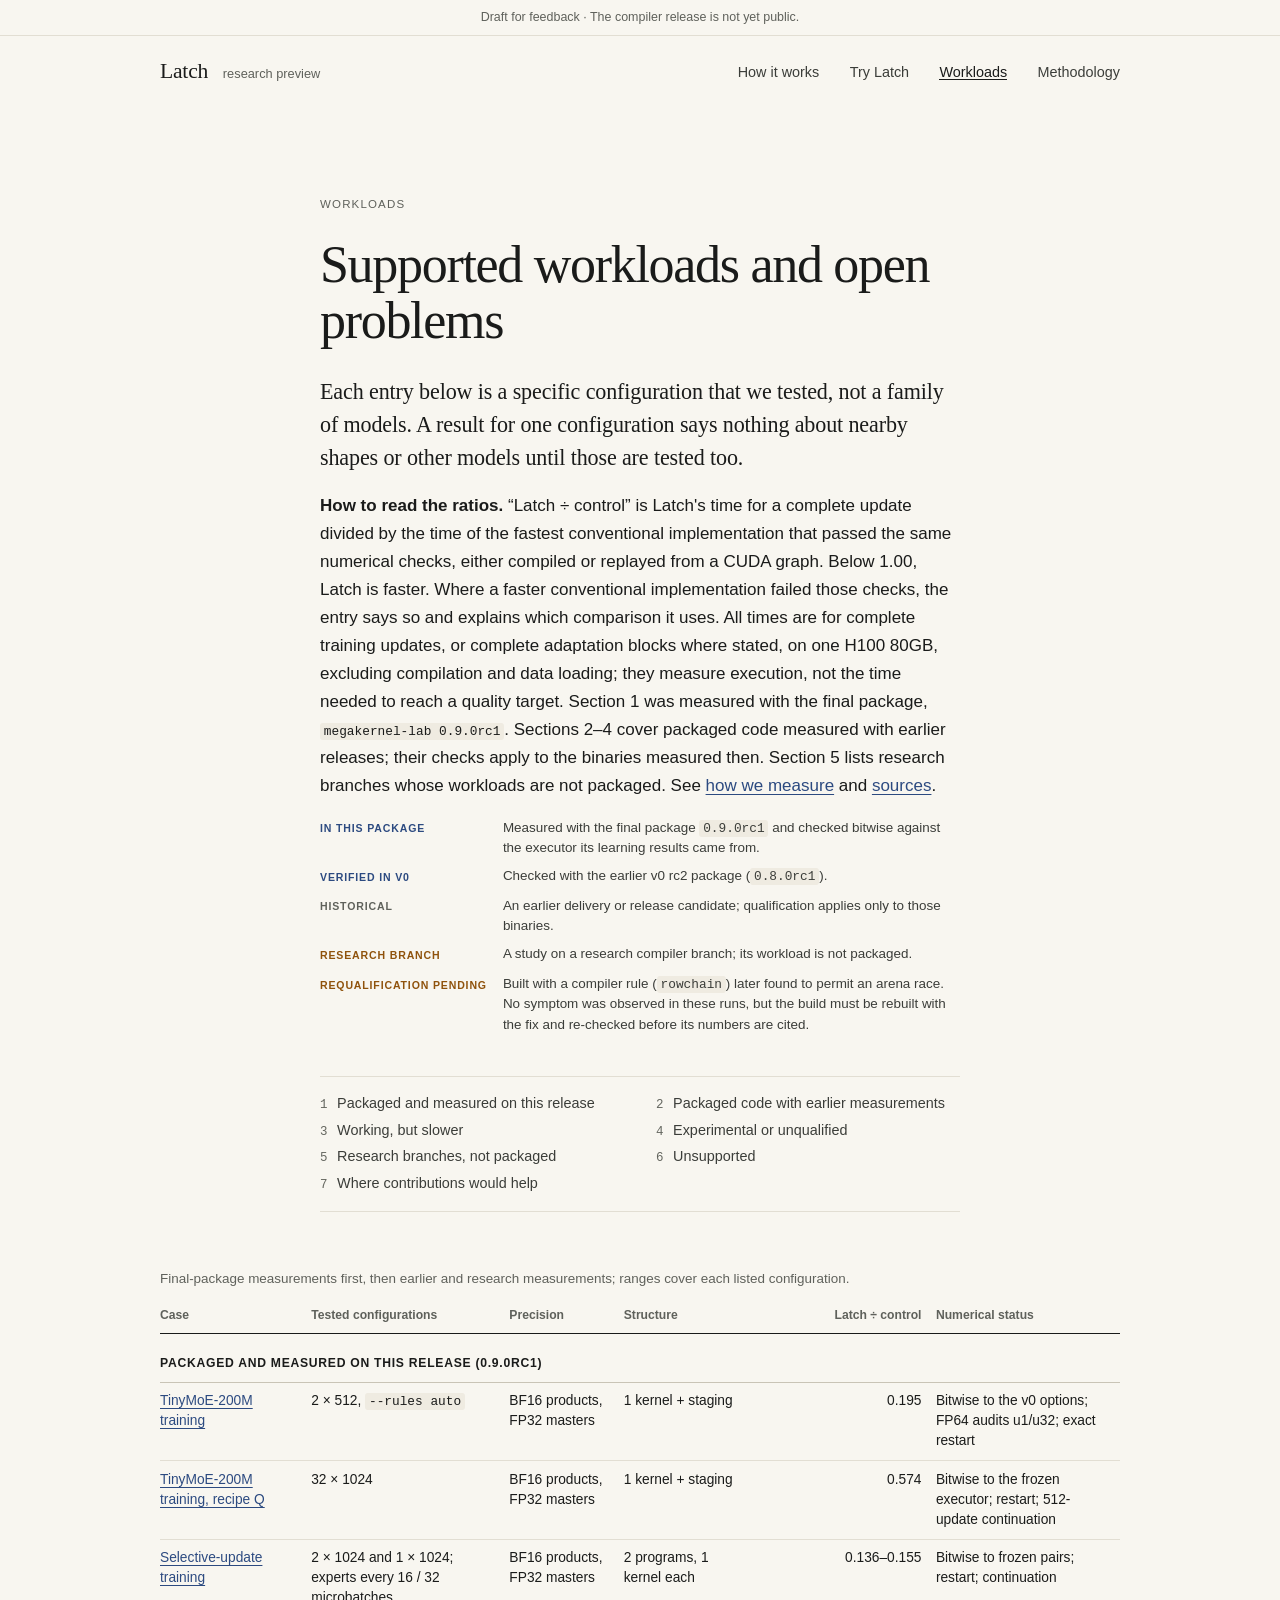
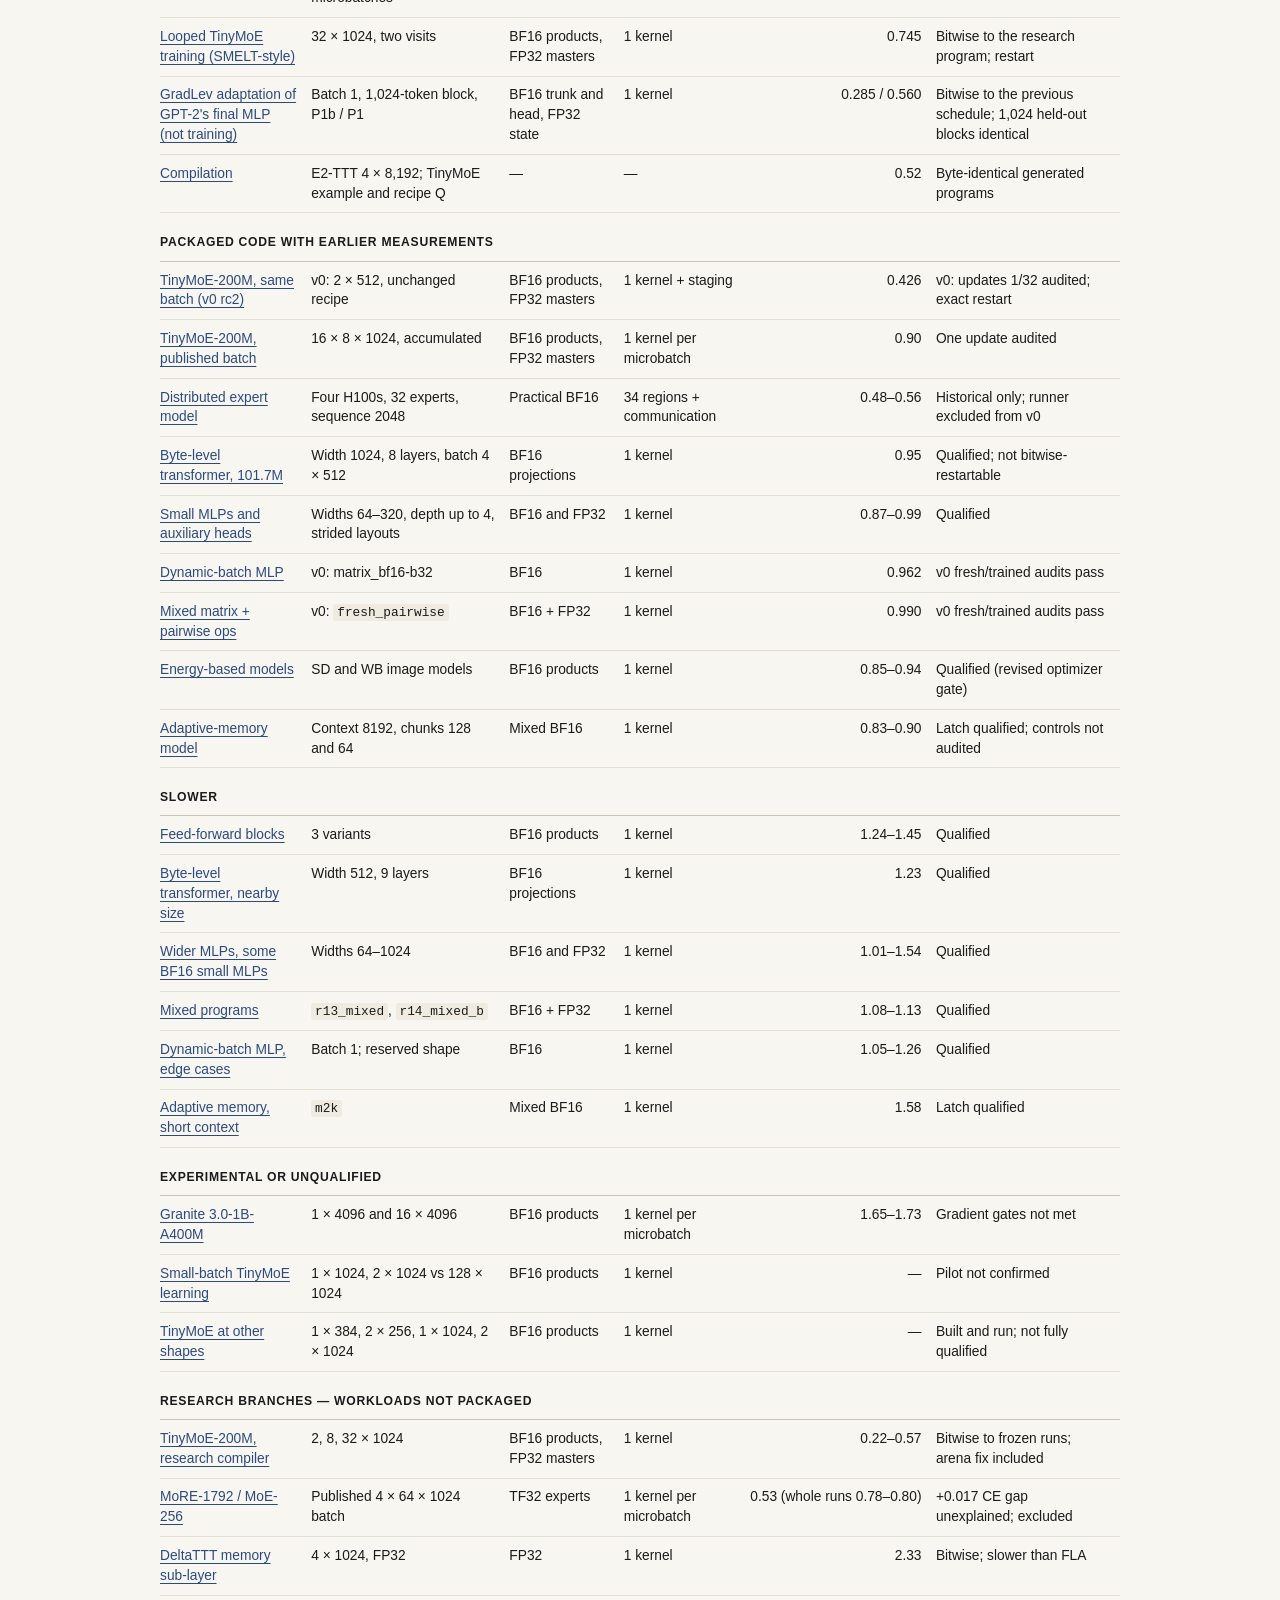
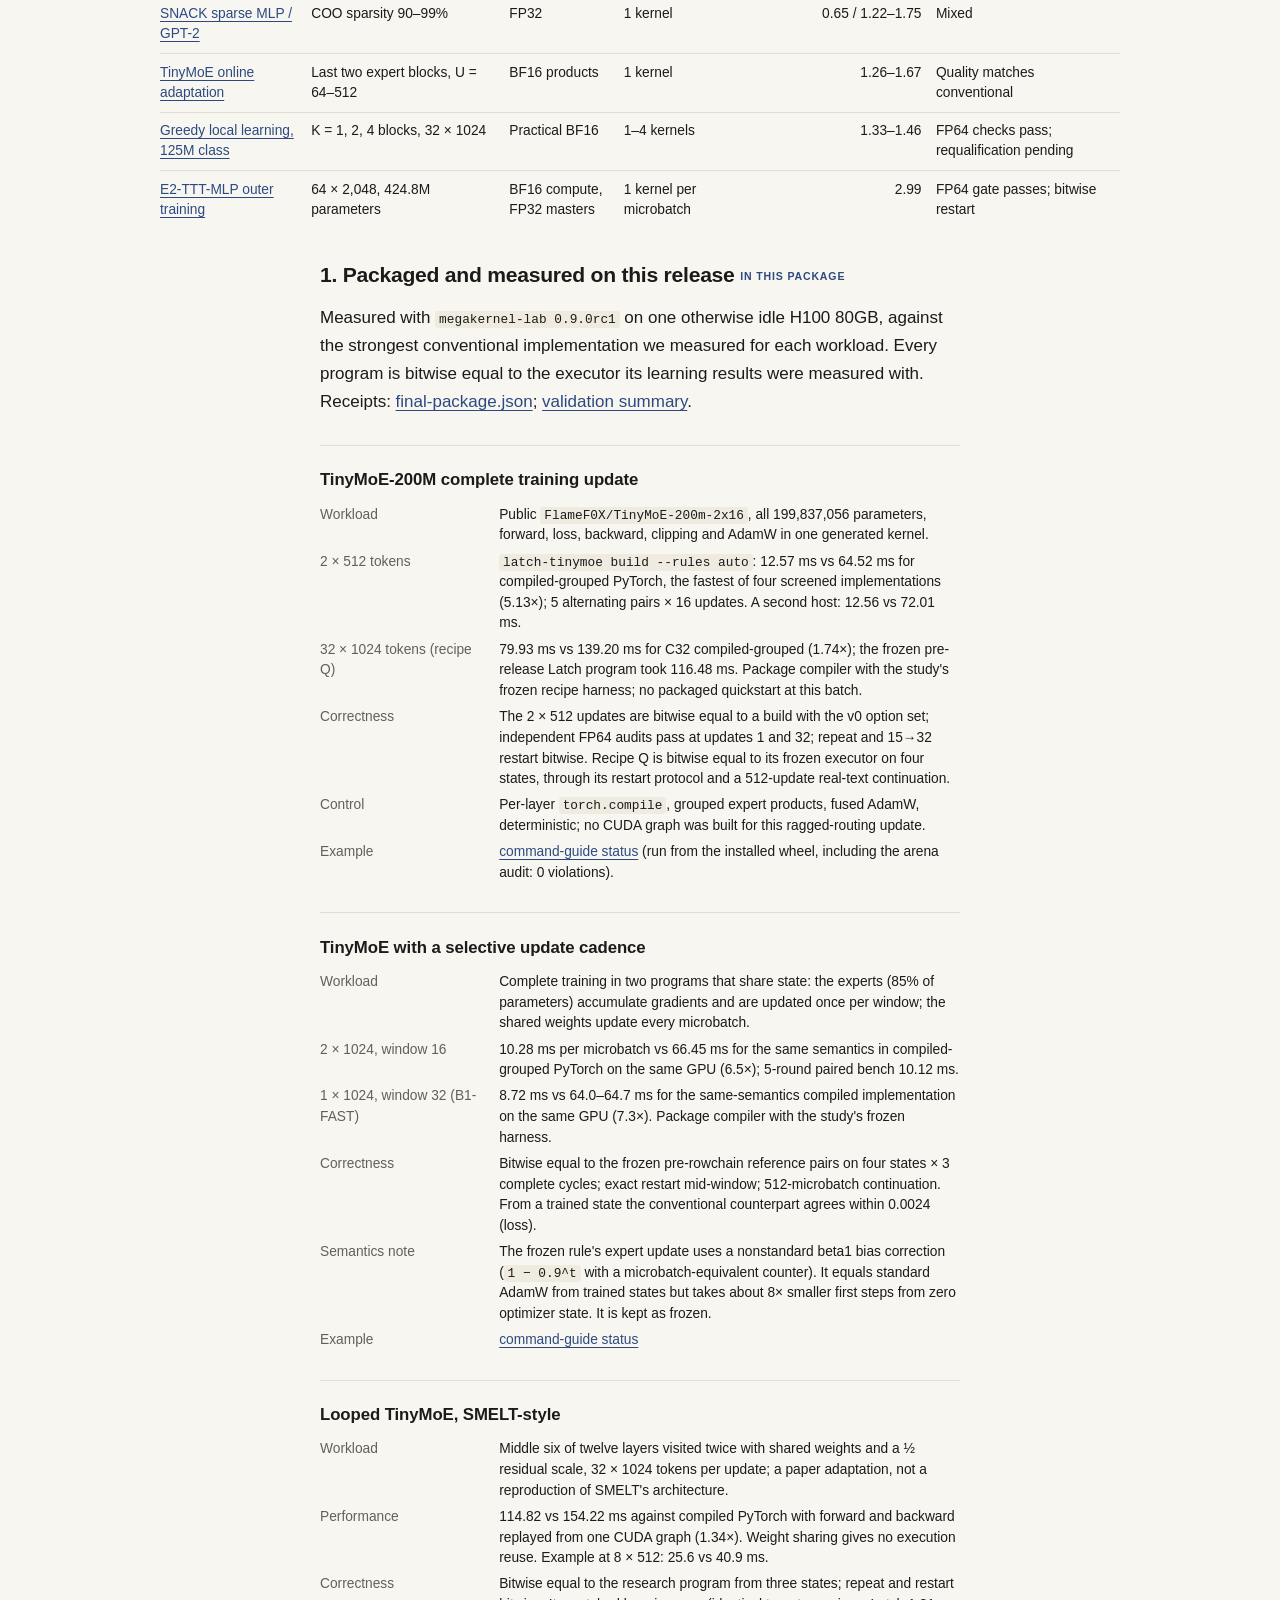
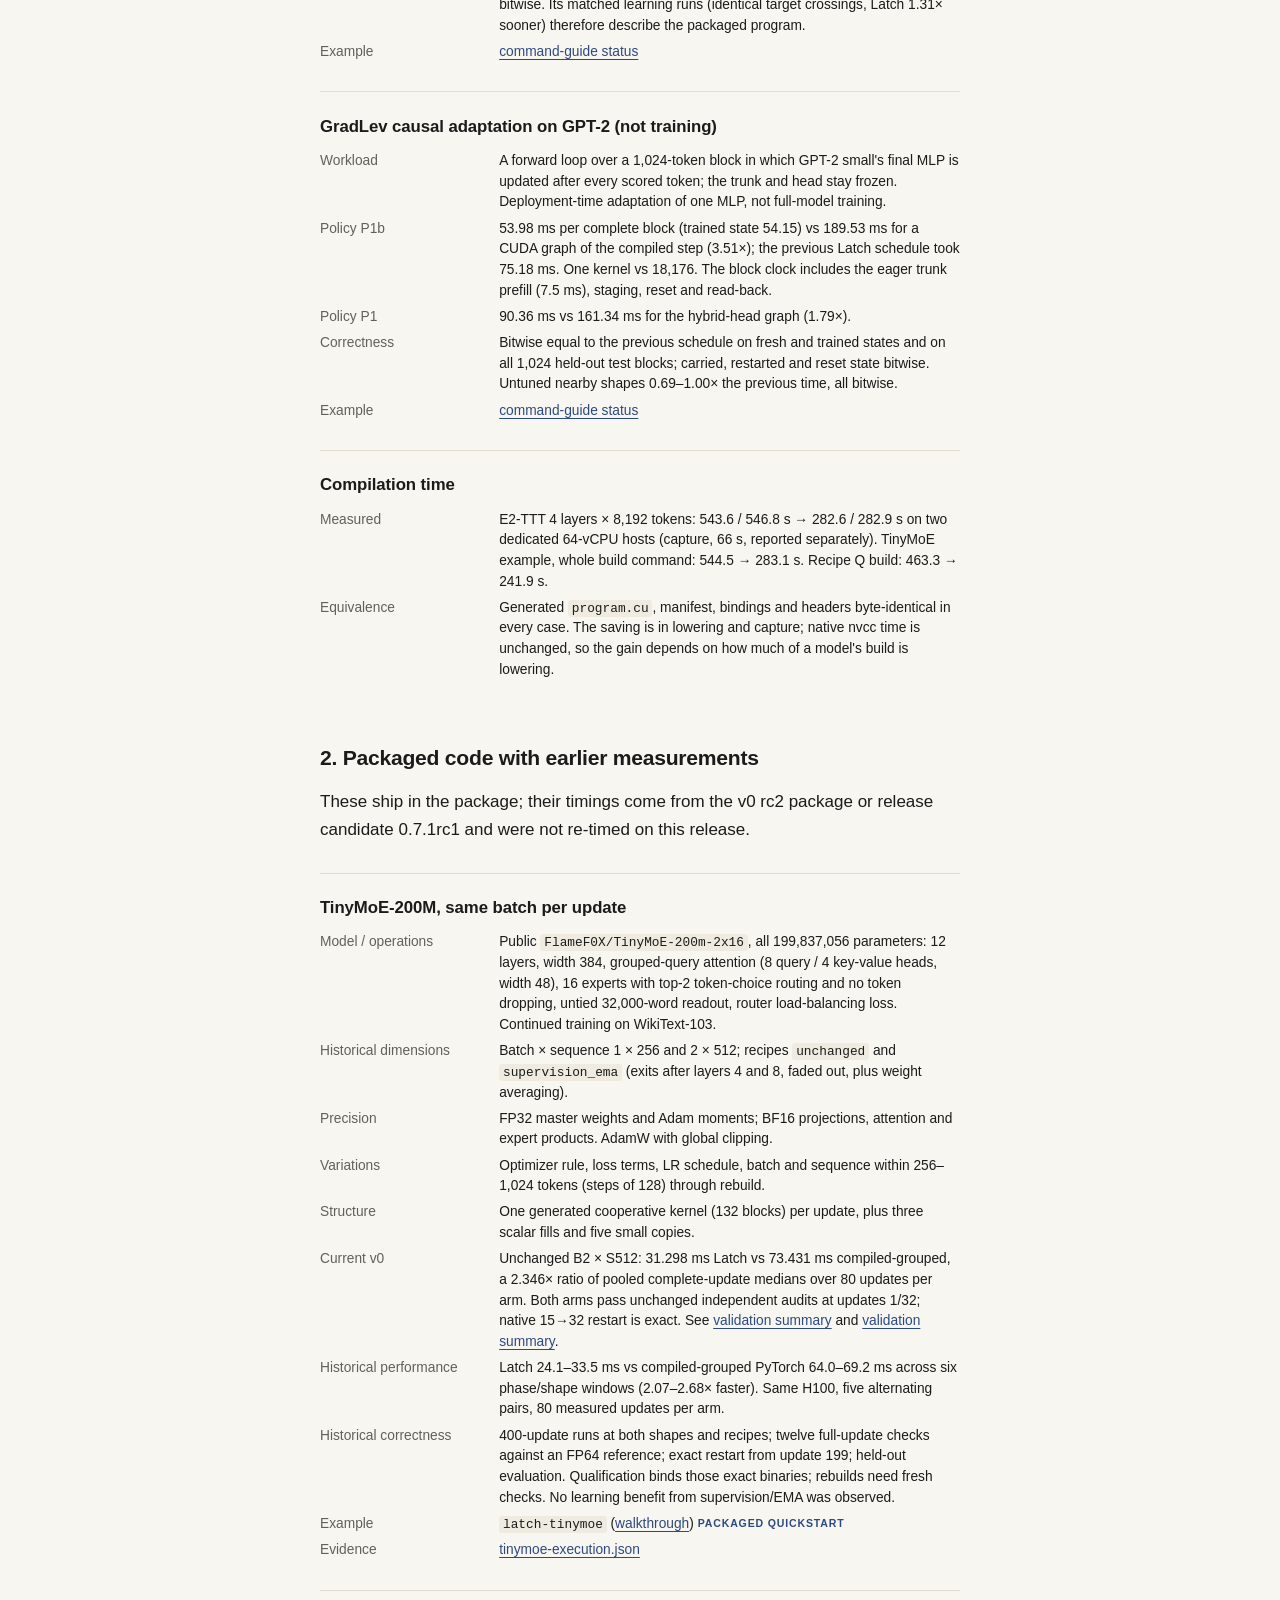
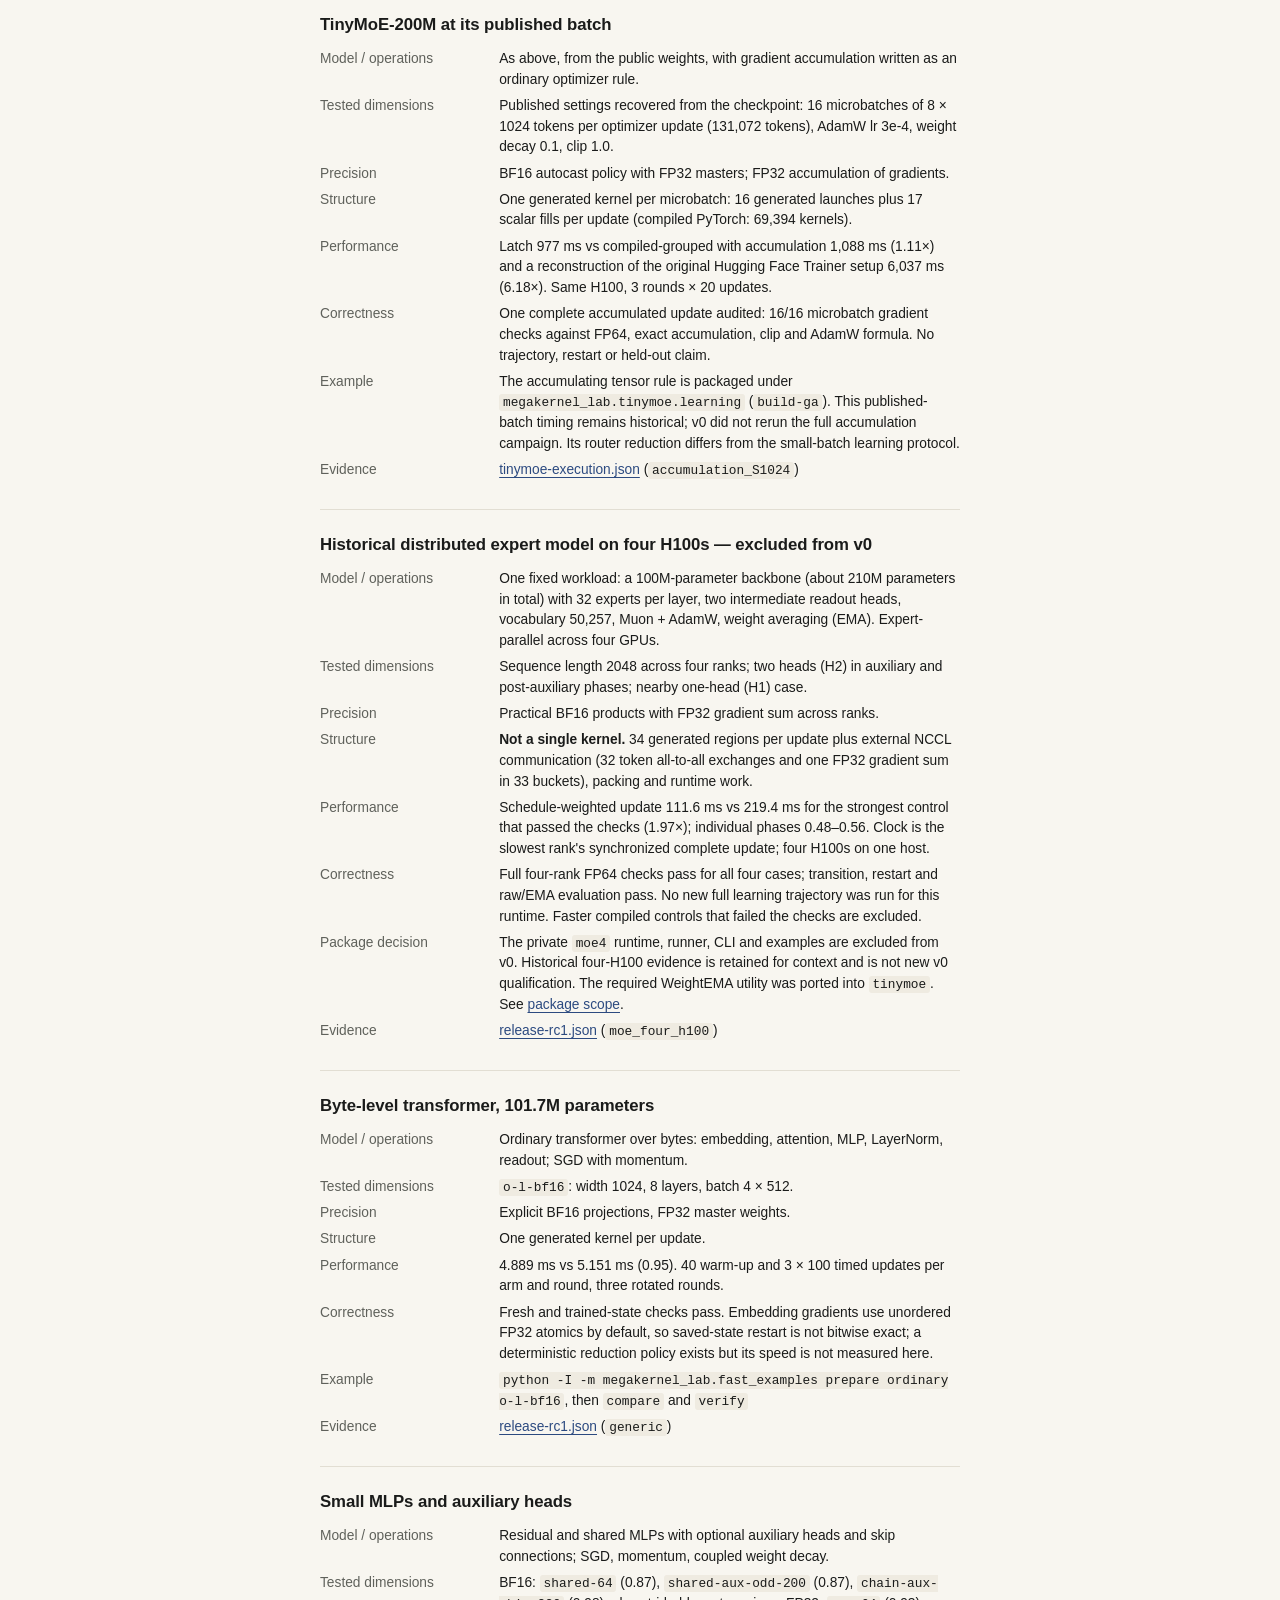
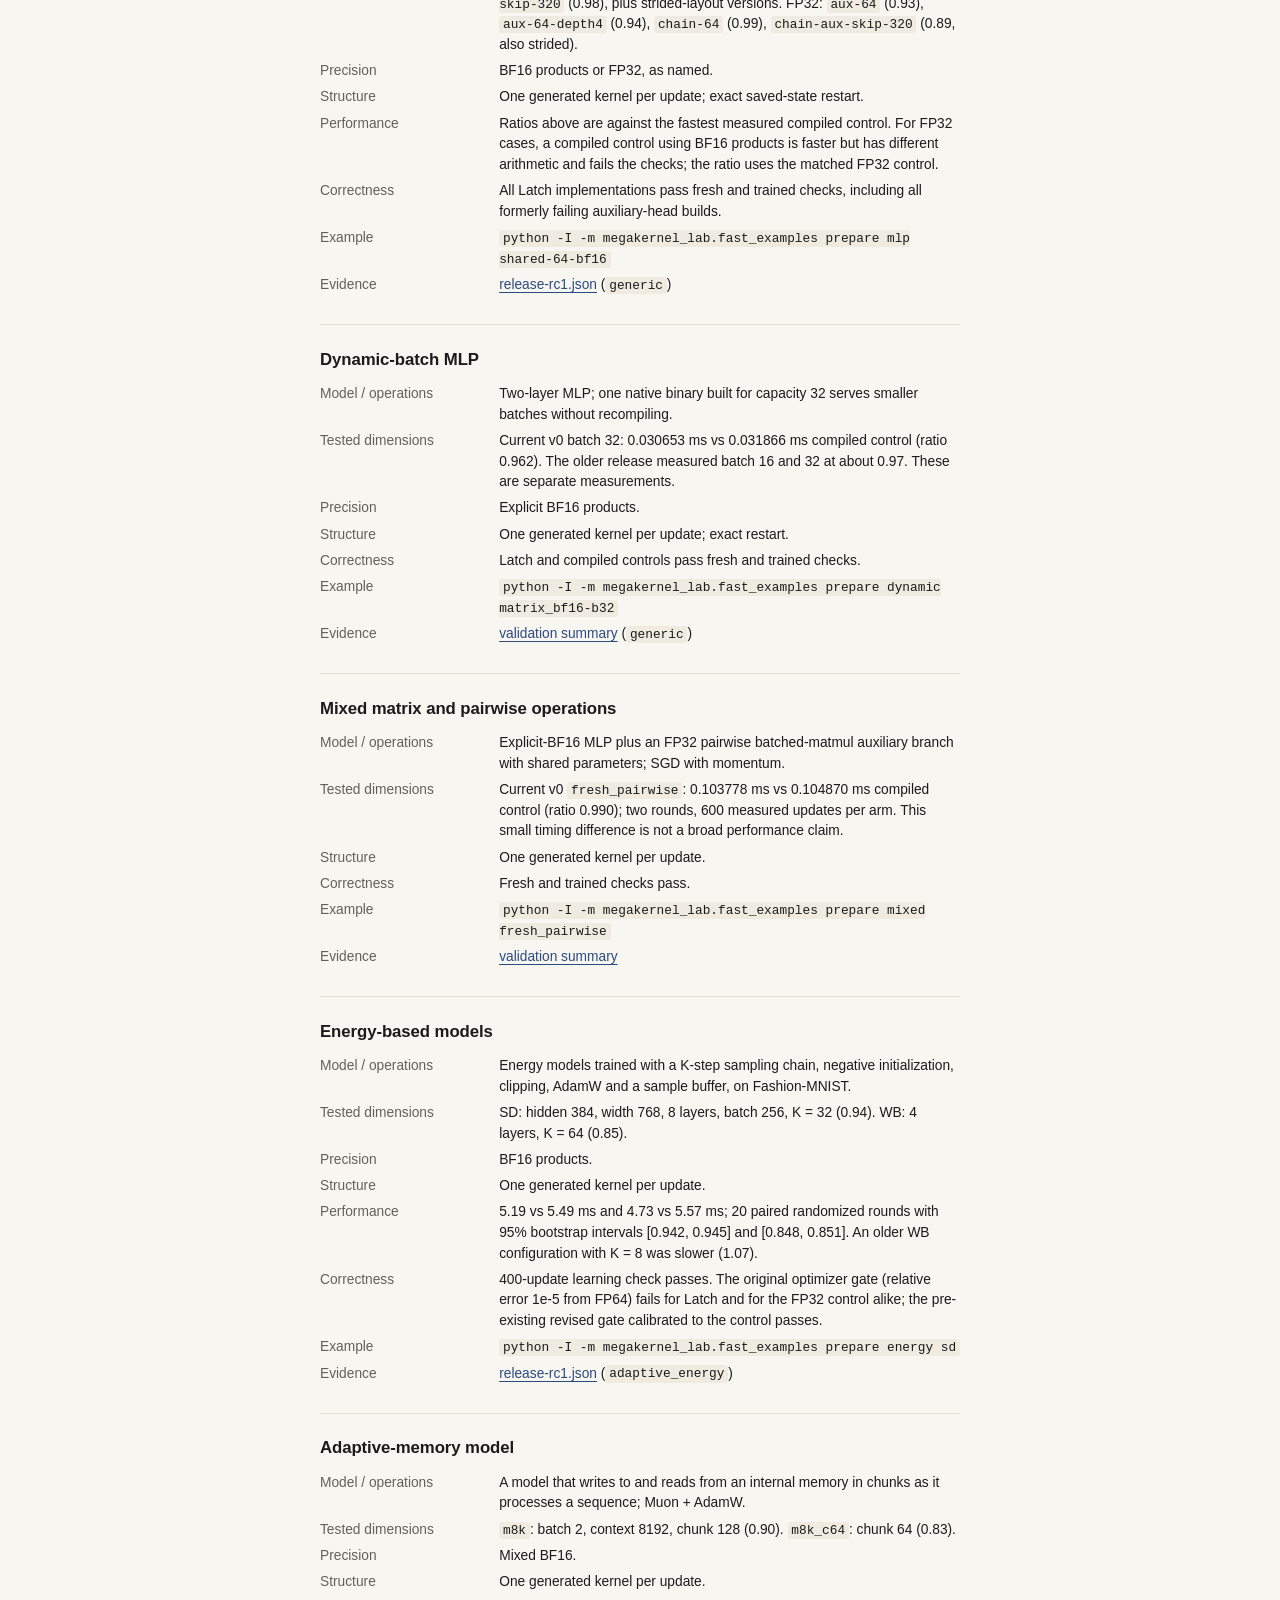
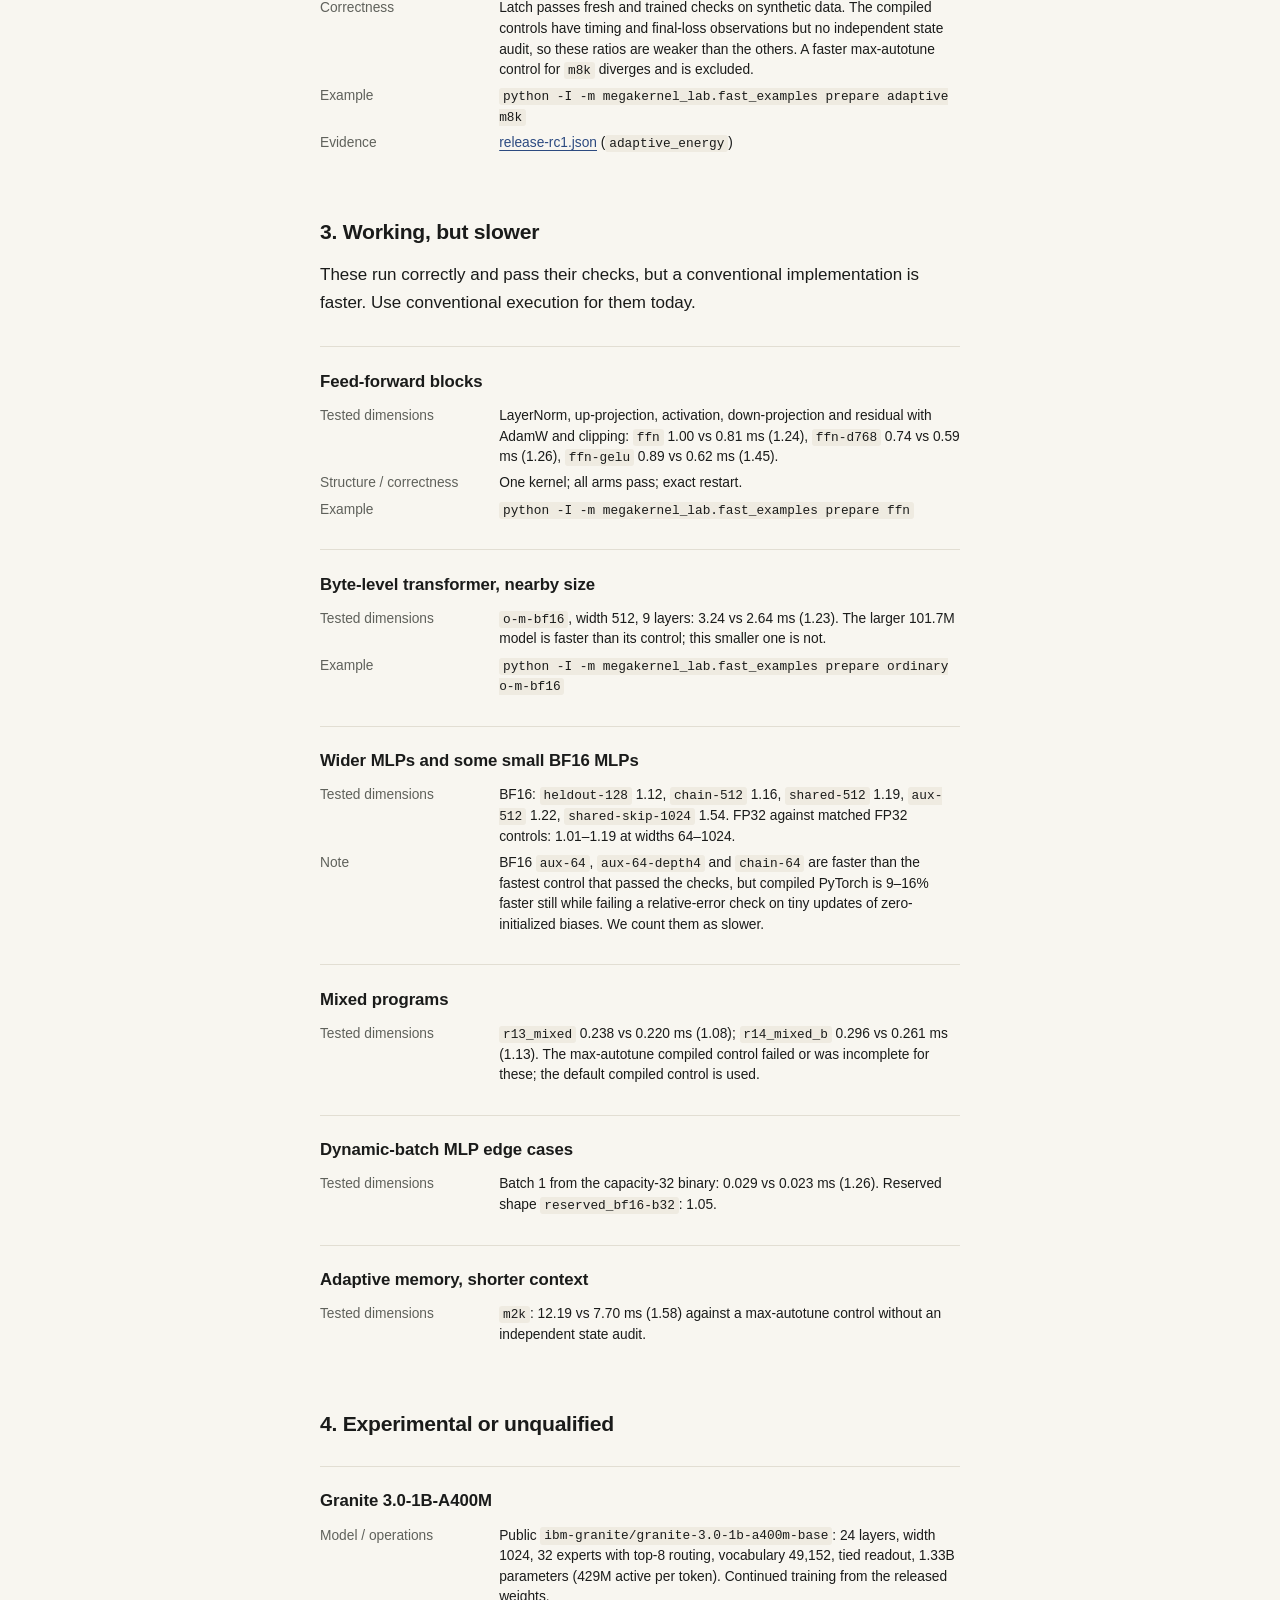
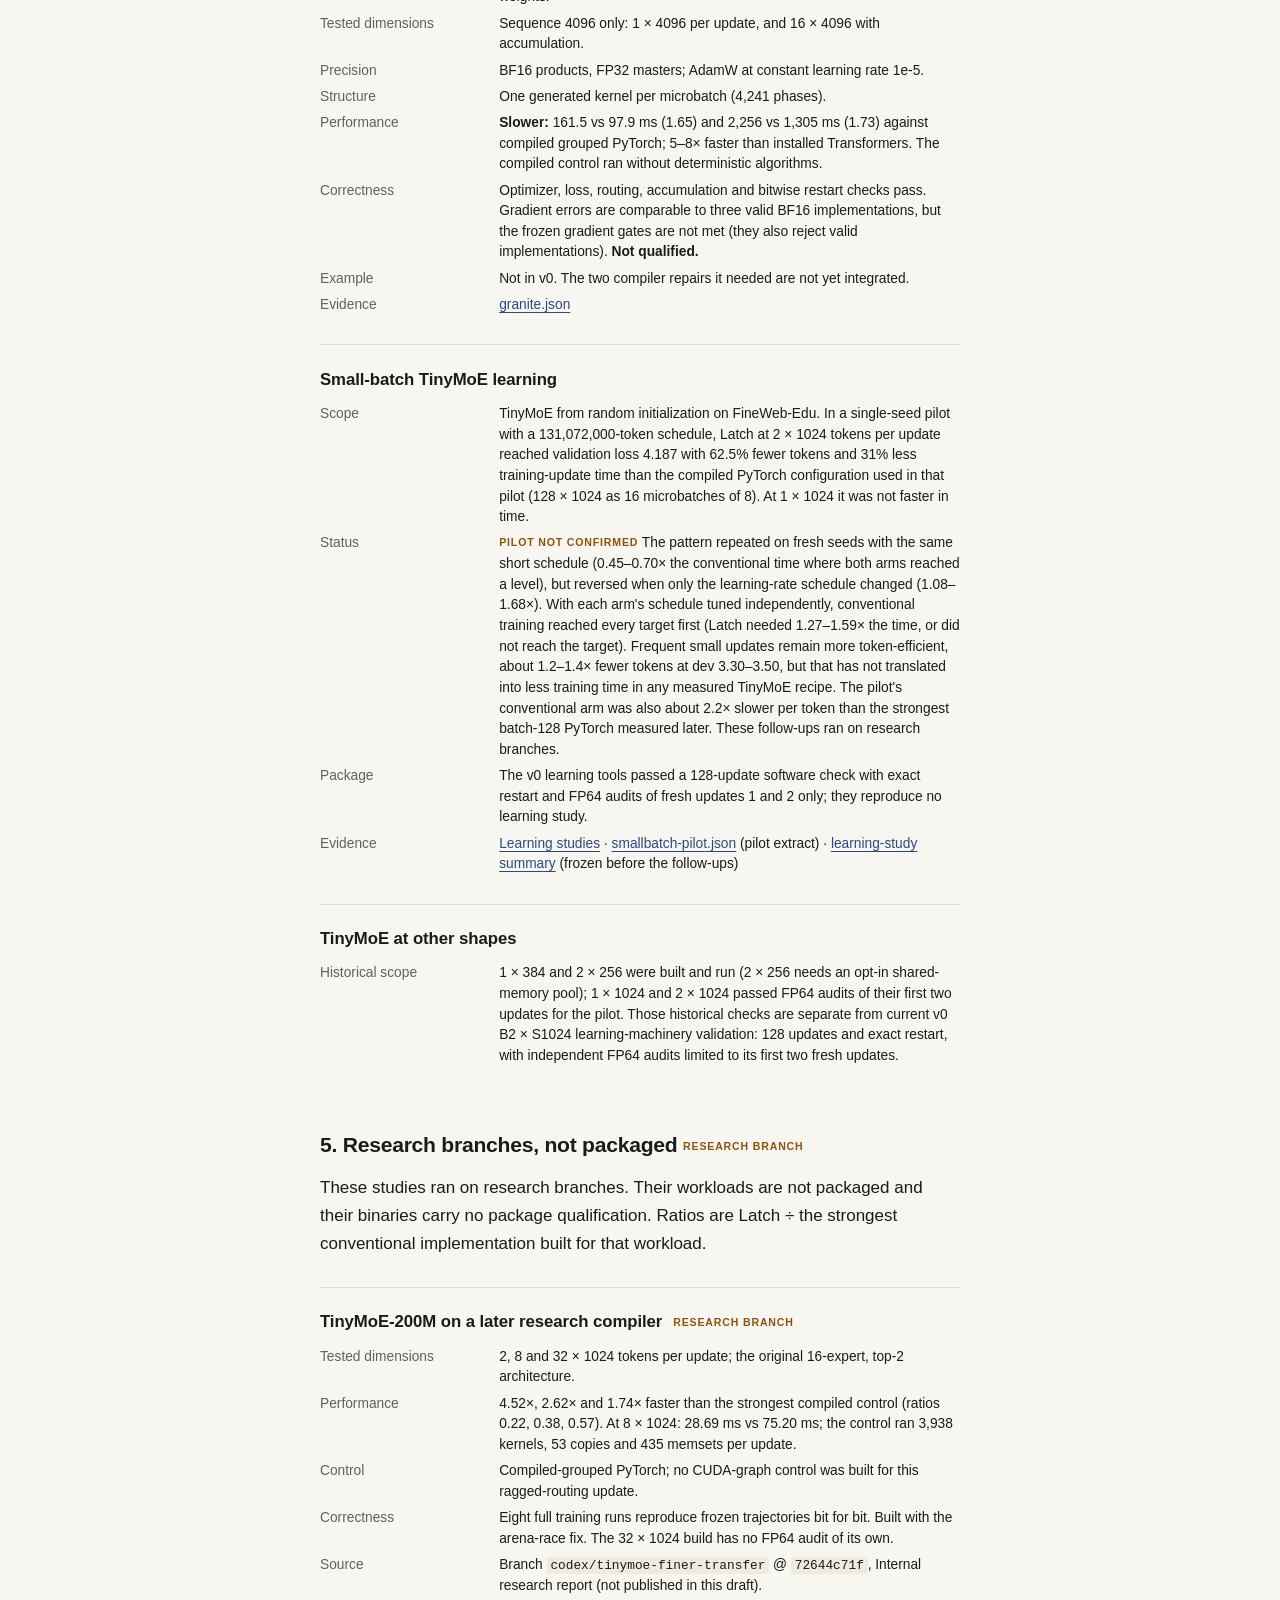
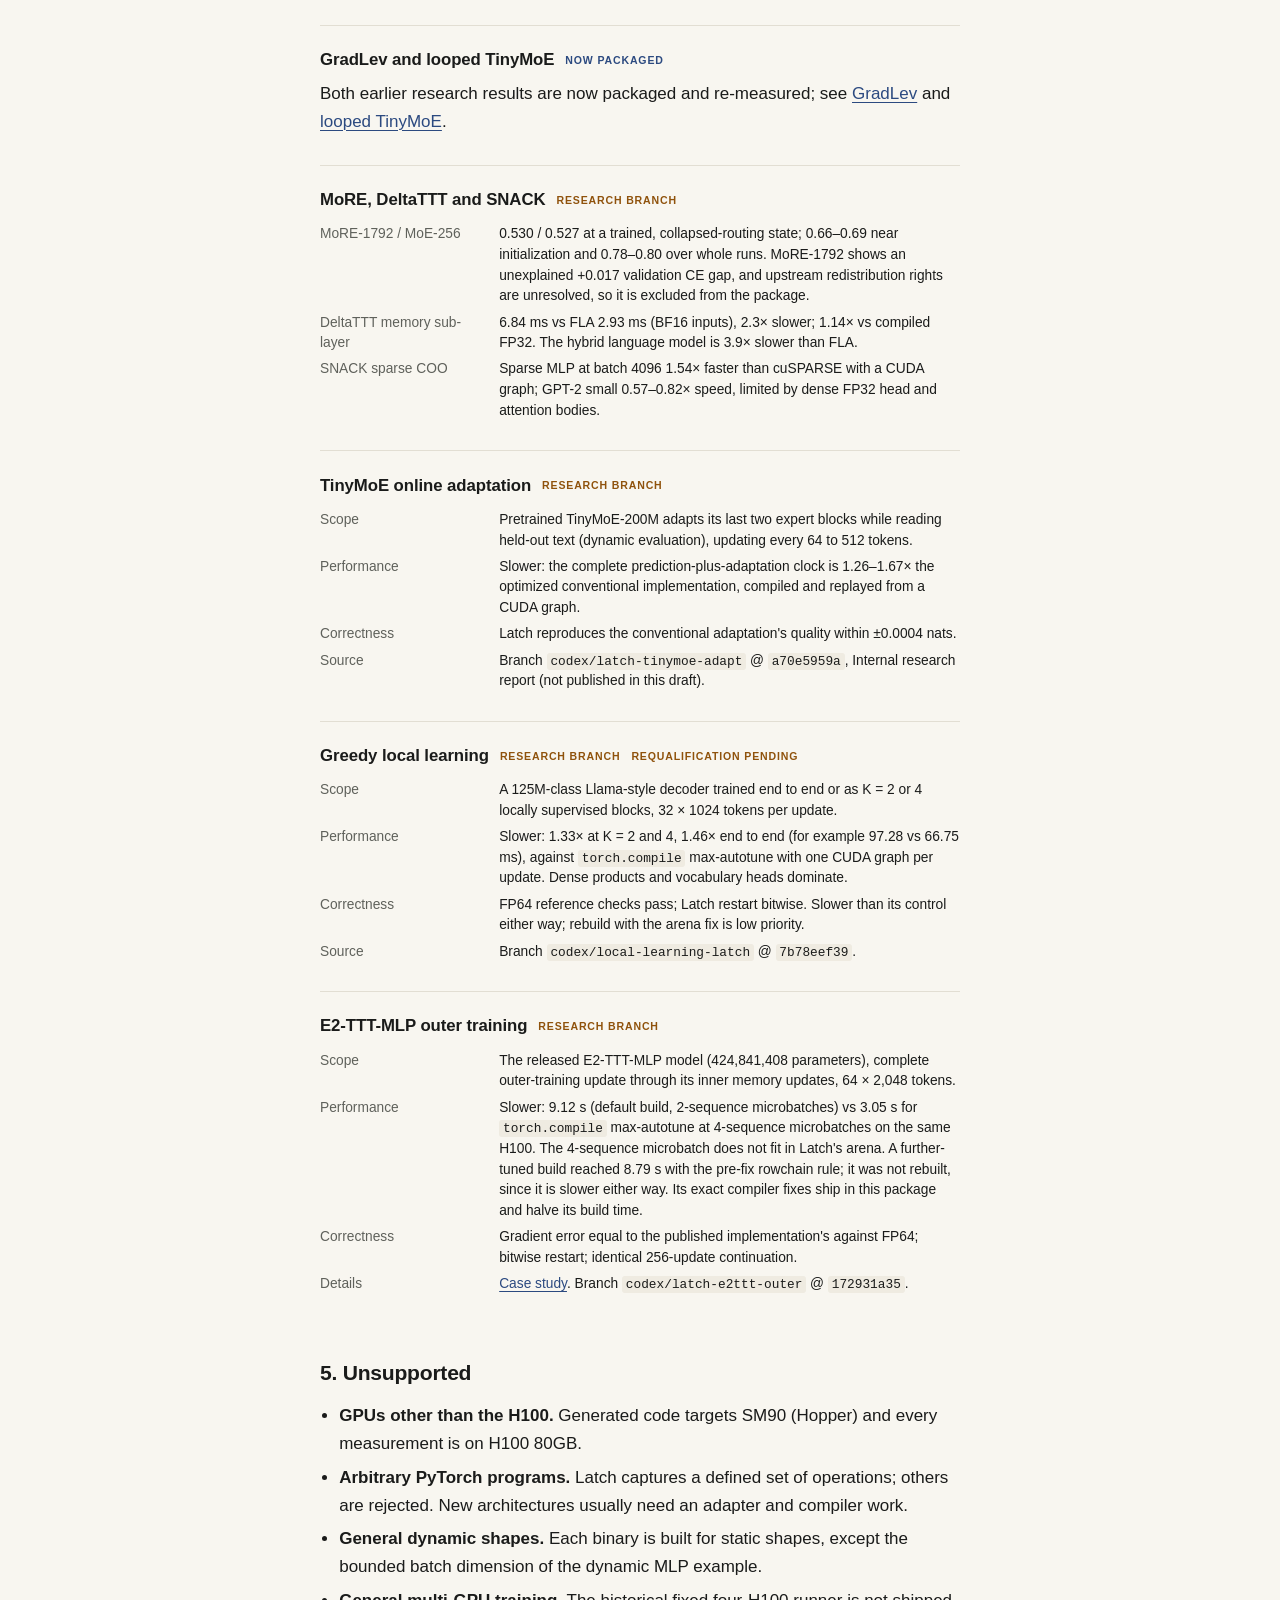
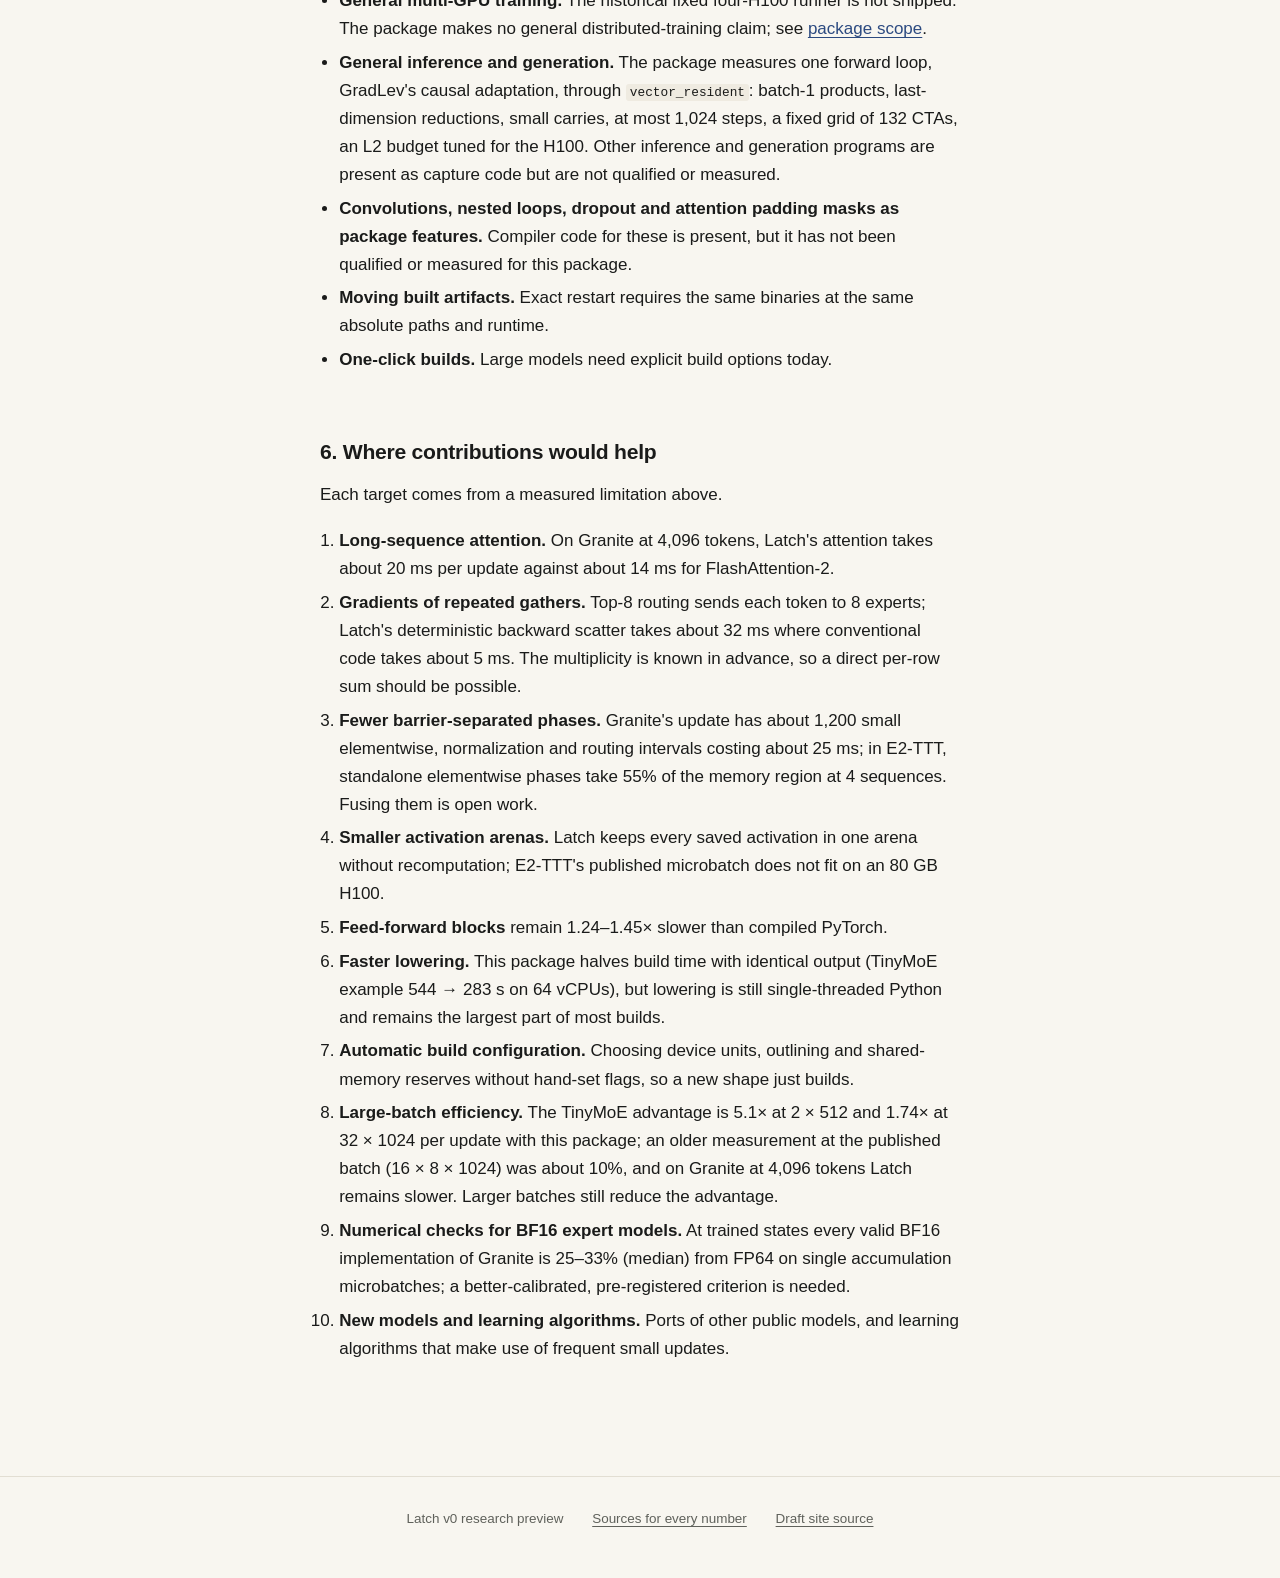
==== site/capabilities.html @ dd107199 "Publish sanitized Latch website draft" ====
<!doctype html>
<html lang="en">
<head>
<meta charset="utf-8">
<meta name="robots" content="noindex, nofollow, noarchive">
<meta name="viewport" content="width=device-width, initial-scale=1">
<title>Latch Workloads</title>
<meta name="description" content="What works in Latch v0, what is slower than conventional execution, what is experimental, what later research branches measured and what is unsupported, with evidence.">
<link rel="icon" href="assets/favicon.svg" type="image/svg+xml">
<link rel="stylesheet" href="assets/site.css?v=draft1">
<script src="assets/config.js" defer></script>
</head>
<body>
<div class="draft-banner"><div class="wrap">Draft for feedback · The compiler release is not yet public.</div></div>
<a class="skip" href="#main">Skip to content</a>
<header class="site-header">
  <div class="wrap">
    <a class="brand" href="./">Latch <span>research preview</span></a>
    <nav aria-label="Main">
      <ul>
        <li><a href="walkthrough.html">How it works</a></li>
        <li><a href="get-started.html">Try Latch</a></li>
        <li><a href="capabilities.html" aria-current="page">Workloads</a></li>
        <li><a href="methodology.html">Methodology</a></li>
      </ul>
    </nav>
  </div>
</header>

<main id="main">
  <div class="wrap">
    <div class="prose">
      <p class="meta"><span>Workloads</span></p>
      <h1>Supported workloads and open problems</h1>
      <p class="lede">Each entry below is a specific configuration that we tested, not a family of models. A result for one configuration says nothing about nearby shapes or other models until those are tested too.</p>
      <p><strong>How to read the ratios.</strong> “Latch ÷ control” is Latch's time for a complete update divided by the time of the fastest conventional implementation that passed the same numerical checks, either compiled or replayed from a CUDA graph. Below 1.00, Latch is faster. Where a faster conventional implementation failed those checks, the entry says so and explains which comparison it uses. All times are for complete training updates, or complete adaptation blocks where stated, on one H100 80GB, excluding compilation and data loading; they measure execution, not the time needed to reach a quality target. Section 1 was measured with the final package, <code>megakernel-lab 0.9.0rc1</code>. Sections 2–4 cover packaged code measured with earlier releases; their checks apply to the binaries measured then. Section 5 lists research branches whose workloads are not packaged. See <a href="methodology.html#measure">how we measure</a> and <a href="sources.html">sources</a>.</p>
      <dl class="legend">
        <dt><span class="tag v0">In this package</span></dt><dd>Measured with the final package <code>0.9.0rc1</code> and checked bitwise against the executor its learning results came from.</dd>
        <dt><span class="tag ok">Verified in v0</span></dt><dd>Checked with the earlier v0 rc2 package (<code>0.8.0rc1</code>).</dd>
        <dt><span class="tag hist">Historical</span></dt><dd>An earlier delivery or release candidate; qualification applies only to those binaries.</dd>
        <dt><span class="tag research">Research branch</span></dt><dd>A study on a research compiler branch; its workload is not packaged.</dd>
        <dt><span class="tag prov">Requalification pending</span></dt><dd>Built with a compiler rule (<code>rowchain</code>) later found to permit an arena race. No symptom was observed in these runs, but the build must be rebuilt with the fix and re-checked before its numbers are cited.</dd>
      </dl>
    </div>

    <nav class="toc prose" aria-label="On this page">
      <ol>
        <li><a href="#package">Packaged and measured on this release</a></li>
        <li><a href="#competitive">Packaged code with earlier measurements</a></li>
        <li><a href="#slower">Working, but slower</a></li>
        <li><a href="#experimental">Experimental or unqualified</a></li>
        <li><a href="#research">Research branches, not packaged</a></li>
        <li><a href="#unsupported">Unsupported</a></li>
        <li><a href="#contribute">Where contributions would help</a></li>
      </ol>
    </nav>

    <!-- Summary -->
    <div class="table-wrap">
      <table class="summary">
        <caption>Final-package measurements first, then earlier and research measurements; ranges cover each listed configuration.</caption>
        <thead>
          <tr><th>Case</th><th>Tested configurations</th><th>Precision</th><th>Structure</th><th class="r">Latch ÷ control</th><th>Numerical status</th></tr>
        </thead>
        <tbody>
          <tr class="row-head"><th colspan="6">Packaged and measured on this release (0.9.0rc1)</th></tr>
          <tr><td><a href="#pkg-tinymoe">TinyMoE-200M training</a></td><td>2 × 512, <code>--rules auto</code></td><td>BF16 products, FP32 masters</td><td>1 kernel + staging</td><td class="r">0.195</td><td>Bitwise to the v0 options; FP64 audits u1/u32; exact restart</td></tr>
          <tr><td><a href="#pkg-tinymoe">TinyMoE-200M training, recipe Q</a></td><td>32 × 1024</td><td>BF16 products, FP32 masters</td><td>1 kernel + staging</td><td class="r">0.574</td><td>Bitwise to the frozen executor; restart; 512-update continuation</td></tr>
          <tr><td><a href="#pkg-selective">Selective-update training</a></td><td>2 × 1024 and 1 × 1024; experts every 16 / 32 microbatches</td><td>BF16 products, FP32 masters</td><td>2 programs, 1 kernel each</td><td class="r">0.136–0.155</td><td>Bitwise to frozen pairs; restart; continuation</td></tr>
          <tr><td><a href="#pkg-smelt">Looped TinyMoE training (SMELT-style)</a></td><td>32 × 1024, two visits</td><td>BF16 products, FP32 masters</td><td>1 kernel</td><td class="r">0.745</td><td>Bitwise to the research program; restart</td></tr>
          <tr><td><a href="#pkg-gradlev">GradLev adaptation of GPT-2's final MLP (not training)</a></td><td>Batch 1, 1,024-token block, P1b / P1</td><td>BF16 trunk and head, FP32 state</td><td>1 kernel</td><td class="r">0.285 / 0.560</td><td>Bitwise to the previous schedule; 1,024 held-out blocks identical</td></tr>
          <tr><td><a href="#pkg-build">Compilation</a></td><td>E2-TTT 4 × 8,192; TinyMoE example and recipe Q</td><td>—</td><td>—</td><td class="r">0.52</td><td>Byte-identical generated programs</td></tr>
          <tr class="row-head"><th colspan="6">Packaged code with earlier measurements</th></tr>
          <tr><td><a href="#tinymoe">TinyMoE-200M, same batch (v0 rc2)</a></td><td>v0: 2 × 512, unchanged recipe</td><td>BF16 products, FP32 masters</td><td>1 kernel + staging</td><td class="r">0.426</td><td>v0: updates 1/32 audited; exact restart</td></tr>
          <tr><td><a href="#tinymoe-ga">TinyMoE-200M, published batch</a></td><td>16 × 8 × 1024, accumulated</td><td>BF16 products, FP32 masters</td><td>1 kernel per microbatch</td><td class="r">0.90</td><td>One update audited</td></tr>
          <tr><td><a href="#moe4">Distributed expert model</a></td><td>Four H100s, 32 experts, sequence 2048</td><td>Practical BF16</td><td>34 regions + communication</td><td class="r">0.48–0.56</td><td>Historical only; runner excluded from v0</td></tr>
          <tr><td><a href="#ordinary">Byte-level transformer, 101.7M</a></td><td>Width 1024, 8 layers, batch 4 × 512</td><td>BF16 projections</td><td>1 kernel</td><td class="r">0.95</td><td>Qualified; not bitwise-restartable</td></tr>
          <tr><td><a href="#mlp">Small MLPs and auxiliary heads</a></td><td>Widths 64–320, depth up to 4, strided layouts</td><td>BF16 and FP32</td><td>1 kernel</td><td class="r">0.87–0.99</td><td>Qualified</td></tr>
          <tr><td><a href="#dynamic">Dynamic-batch MLP</a></td><td>v0: matrix_bf16-b32</td><td>BF16</td><td>1 kernel</td><td class="r">0.962</td><td>v0 fresh/trained audits pass</td></tr>
          <tr><td><a href="#mixed">Mixed matrix + pairwise ops</a></td><td>v0: <code>fresh_pairwise</code></td><td>BF16 + FP32</td><td>1 kernel</td><td class="r">0.990</td><td>v0 fresh/trained audits pass</td></tr>
          <tr><td><a href="#energy">Energy-based models</a></td><td>SD and WB image models</td><td>BF16 products</td><td>1 kernel</td><td class="r">0.85–0.94</td><td>Qualified (revised optimizer gate)</td></tr>
          <tr><td><a href="#adaptive">Adaptive-memory model</a></td><td>Context 8192, chunks 128 and 64</td><td>Mixed BF16</td><td>1 kernel</td><td class="r">0.83–0.90</td><td>Latch qualified; controls not audited</td></tr>
          <tr class="row-head"><th colspan="6">Slower</th></tr>
          <tr><td><a href="#ffn">Feed-forward blocks</a></td><td>3 variants</td><td>BF16 products</td><td>1 kernel</td><td class="r">1.24–1.45</td><td>Qualified</td></tr>
          <tr><td><a href="#ordinary-m">Byte-level transformer, nearby size</a></td><td>Width 512, 9 layers</td><td>BF16 projections</td><td>1 kernel</td><td class="r">1.23</td><td>Qualified</td></tr>
          <tr><td><a href="#mlp-slow">Wider MLPs, some BF16 small MLPs</a></td><td>Widths 64–1024</td><td>BF16 and FP32</td><td>1 kernel</td><td class="r">1.01–1.54</td><td>Qualified</td></tr>
          <tr><td><a href="#mixed-slow">Mixed programs</a></td><td><code>r13_mixed</code>, <code>r14_mixed_b</code></td><td>BF16 + FP32</td><td>1 kernel</td><td class="r">1.08–1.13</td><td>Qualified</td></tr>
          <tr><td><a href="#dynamic-slow">Dynamic-batch MLP, edge cases</a></td><td>Batch 1; reserved shape</td><td>BF16</td><td>1 kernel</td><td class="r">1.05–1.26</td><td>Qualified</td></tr>
          <tr><td><a href="#adaptive-slow">Adaptive memory, short context</a></td><td><code>m2k</code></td><td>Mixed BF16</td><td>1 kernel</td><td class="r">1.58</td><td>Latch qualified</td></tr>
          <tr class="row-head"><th colspan="6">Experimental or unqualified</th></tr>
          <tr><td><a href="#granite">Granite 3.0-1B-A400M</a></td><td>1 × 4096 and 16 × 4096</td><td>BF16 products</td><td>1 kernel per microbatch</td><td class="r">1.65–1.73</td><td>Gradient gates not met</td></tr>
          <tr><td><a href="#smallbatch">Small-batch TinyMoE learning</a></td><td>1 × 1024, 2 × 1024 vs 128 × 1024</td><td>BF16 products</td><td>1 kernel</td><td class="r">—</td><td>Pilot not confirmed</td></tr>
          <tr><td><a href="#tinymoe-other">TinyMoE at other shapes</a></td><td>1 × 384, 2 × 256, 1 × 1024, 2 × 1024</td><td>BF16 products</td><td>1 kernel</td><td class="r">—</td><td>Built and run; not fully qualified</td></tr>
          <tr class="row-head"><th colspan="6">Research branches — workloads not packaged</th></tr>
          <tr><td><a href="#research-tinymoe">TinyMoE-200M, research compiler</a></td><td>2, 8, 32 × 1024</td><td>BF16 products, FP32 masters</td><td>1 kernel</td><td class="r">0.22–0.57</td><td>Bitwise to frozen runs; arena fix included</td></tr>
          <tr><td><a href="#research-more">MoRE-1792 / MoE-256</a></td><td>Published 4 × 64 × 1024 batch</td><td>TF32 experts</td><td>1 kernel per microbatch</td><td class="r">0.53 (whole runs 0.78–0.80)</td><td>+0.017 CE gap unexplained; excluded</td></tr>
          <tr><td><a href="#research-more">DeltaTTT memory sub-layer</a></td><td>4 × 1024, FP32</td><td>FP32</td><td>1 kernel</td><td class="r">2.33</td><td>Bitwise; slower than FLA</td></tr>
          <tr><td><a href="#research-more">SNACK sparse MLP / GPT-2</a></td><td>COO sparsity 90–99%</td><td>FP32</td><td>1 kernel</td><td class="r">0.65 / 1.22–1.75</td><td>Mixed</td></tr>
          <tr><td><a href="#research-adapt">TinyMoE online adaptation</a></td><td>Last two expert blocks, U = 64–512</td><td>BF16 products</td><td>1 kernel</td><td class="r">1.26–1.67</td><td>Quality matches conventional</td></tr>
          <tr><td><a href="#research-local">Greedy local learning, 125M class</a></td><td>K = 1, 2, 4 blocks, 32 × 1024</td><td>Practical BF16</td><td>1–4 kernels</td><td class="r">1.33–1.46</td><td>FP64 checks pass; requalification pending</td></tr>
          <tr><td><a href="#research-e2ttt">E2-TTT-MLP outer training</a></td><td>64 × 2,048, 424.8M parameters</td><td>BF16 compute, FP32 masters</td><td>1 kernel per microbatch</td><td class="r">2.99</td><td>FP64 gate passes; bitwise restart</td></tr>
        </tbody>
      </table>
    </div>

    <!-- Packaged and measured on this release -->
    <section id="package">
      <div class="prose">
        <h2>1. Packaged and measured on this release <span class="tag v0">In this package</span></h2>
        <p>Measured with <code>megakernel-lab 0.9.0rc1</code> on one otherwise idle H100 80GB, against the strongest conventional implementation we measured for each workload. Every program is bitwise equal to the executor its learning results were measured with. Receipts: <a href="evidence/final-package.json">final-package.json</a>; <a href="draft-notes.html#validation">validation summary</a>.</p>
      </div>

      <div class="entry prose" id="pkg-tinymoe">
        <h3>TinyMoE-200M complete training update</h3>
        <dl>
          <dt>Workload</dt><dd>Public <code>FlameF0X/TinyMoE-200m-2x16</code>, all 199,837,056 parameters, forward, loss, backward, clipping and AdamW in one generated kernel.</dd>
          <dt>2 × 512 tokens</dt><dd><code>latch-tinymoe build --rules auto</code>: 12.57 ms vs 64.52 ms for compiled-grouped PyTorch, the fastest of four screened implementations (5.13×); 5 alternating pairs × 16 updates. A second host: 12.56 vs 72.01 ms.</dd>
          <dt>32 × 1024 tokens (recipe Q)</dt><dd>79.93 ms vs 139.20 ms for C32 compiled-grouped (1.74×); the frozen pre-release Latch program took 116.48 ms. Package compiler with the study's frozen recipe harness; no packaged quickstart at this batch.</dd>
          <dt>Correctness</dt><dd>The 2 × 512 updates are bitwise equal to a build with the v0 option set; independent FP64 audits pass at updates 1 and 32; repeat and 15→32 restart bitwise. Recipe Q is bitwise equal to its frozen executor on four states, through its restart protocol and a 512-update real-text continuation.</dd>
          <dt>Control</dt><dd>Per-layer <code>torch.compile</code>, grouped expert products, fused AdamW, deterministic; no CUDA graph was built for this ragged-routing update.</dd>
          <dt>Example</dt><dd><a href="draft-notes.html#commands">command-guide status</a> (run from the installed wheel, including the arena audit: 0 violations).</dd>
        </dl>
      </div>

      <div class="entry prose" id="pkg-selective">
        <h3>TinyMoE with a selective update cadence</h3>
        <dl>
          <dt>Workload</dt><dd>Complete training in two programs that share state: the experts (85% of parameters) accumulate gradients and are updated once per window; the shared weights update every microbatch.</dd>
          <dt>2 × 1024, window 16</dt><dd>10.28 ms per microbatch vs 66.45 ms for the same semantics in compiled-grouped PyTorch on the same GPU (6.5×); 5-round paired bench 10.12 ms.</dd>
          <dt>1 × 1024, window 32 (B1-FAST)</dt><dd>8.72 ms vs 64.0–64.7 ms for the same-semantics compiled implementation on the same GPU (7.3×). Package compiler with the study's frozen harness.</dd>
          <dt>Correctness</dt><dd>Bitwise equal to the frozen pre-rowchain reference pairs on four states × 3 complete cycles; exact restart mid-window; 512-microbatch continuation. From a trained state the conventional counterpart agrees within 0.0024 (loss).</dd>
          <dt>Semantics note</dt><dd>The frozen rule's expert update uses a nonstandard beta1 bias correction (<code>1 − 0.9^t</code> with a microbatch-equivalent counter). It equals standard AdamW from trained states but takes about 8× smaller first steps from zero optimizer state. It is kept as frozen.</dd>
          <dt>Example</dt><dd><a href="draft-notes.html#commands">command-guide status</a></dd>
        </dl>
      </div>

      <div class="entry prose" id="pkg-smelt">
        <h3>Looped TinyMoE, SMELT-style</h3>
        <dl>
          <dt>Workload</dt><dd>Middle six of twelve layers visited twice with shared weights and a ½ residual scale, 32 × 1024 tokens per update; a paper adaptation, not a reproduction of SMELT's architecture.</dd>
          <dt>Performance</dt><dd>114.82 vs 154.22 ms against compiled PyTorch with forward and backward replayed from one CUDA graph (1.34×). Weight sharing gives no execution reuse. Example at 8 × 512: 25.6 vs 40.9 ms.</dd>
          <dt>Correctness</dt><dd>Bitwise equal to the research program from three states; repeat and restart bitwise. Its matched learning runs (identical target crossings, Latch 1.31× sooner) therefore describe the packaged program.</dd>
          <dt>Example</dt><dd><a href="draft-notes.html#commands">command-guide status</a></dd>
        </dl>
      </div>

      <div class="entry prose" id="pkg-gradlev">
        <h3>GradLev causal adaptation on GPT-2 (not training)</h3>
        <dl>
          <dt>Workload</dt><dd>A forward loop over a 1,024-token block in which GPT-2 small's final MLP is updated after every scored token; the trunk and head stay frozen. Deployment-time adaptation of one MLP, not full-model training.</dd>
          <dt>Policy P1b</dt><dd>53.98 ms per complete block (trained state 54.15) vs 189.53 ms for a CUDA graph of the compiled step (3.51×); the previous Latch schedule took 75.18 ms. One kernel vs 18,176. The block clock includes the eager trunk prefill (7.5 ms), staging, reset and read-back.</dd>
          <dt>Policy P1</dt><dd>90.36 ms vs 161.34 ms for the hybrid-head graph (1.79×).</dd>
          <dt>Correctness</dt><dd>Bitwise equal to the previous schedule on fresh and trained states and on all 1,024 held-out test blocks; carried, restarted and reset state bitwise. Untuned nearby shapes 0.69–1.00× the previous time, all bitwise.</dd>
          <dt>Example</dt><dd><a href="draft-notes.html#commands">command-guide status</a></dd>
        </dl>
      </div>

      <div class="entry prose" id="pkg-build">
        <h3>Compilation time</h3>
        <dl>
          <dt>Measured</dt><dd>E2-TTT 4 layers × 8,192 tokens: 543.6 / 546.8 s → 282.6 / 282.9 s on two dedicated 64-vCPU hosts (capture, 66 s, reported separately). TinyMoE example, whole build command: 544.5 → 283.1 s. Recipe Q build: 463.3 → 241.9 s.</dd>
          <dt>Equivalence</dt><dd>Generated <code>program.cu</code>, manifest, bindings and headers byte-identical in every case. The saving is in lowering and capture; native nvcc time is unchanged, so the gain depends on how much of a model's build is lowering.</dd>
        </dl>
      </div>
    </section>

    <!-- Competitive -->
    <section id="competitive">
      <div class="prose">
        <h2>2. Packaged code with earlier measurements</h2>
        <p>These ship in the package; their timings come from the v0 rc2 package or release candidate 0.7.1rc1 and were not re-timed on this release.</p>
      </div>

      <div class="entry prose" id="tinymoe">
        <h3>TinyMoE-200M, same batch per update</h3>
        <dl>
          <dt>Model / operations</dt><dd>Public <code>FlameF0X/TinyMoE-200m-2x16</code>, all 199,837,056 parameters: 12 layers, width 384, grouped-query attention (8 query / 4 key-value heads, width 48), 16 experts with top-2 token-choice routing and no token dropping, untied 32,000-word readout, router load-balancing loss. Continued training on WikiText-103.</dd>
          <dt>Historical dimensions</dt><dd>Batch × sequence 1 × 256 and 2 × 512; recipes <code>unchanged</code> and <code>supervision_ema</code> (exits after layers 4 and 8, faded out, plus weight averaging).</dd>
          <dt>Precision</dt><dd>FP32 master weights and Adam moments; BF16 projections, attention and expert products. AdamW with global clipping.</dd>
          <dt>Variations</dt><dd>Optimizer rule, loss terms, LR schedule, batch and sequence within 256–1,024 tokens (steps of 128) through rebuild.</dd>
          <dt>Structure</dt><dd>One generated cooperative kernel (132 blocks) per update, plus three scalar fills and five small copies.</dd>
          <dt>Current v0</dt><dd>Unchanged B2 × S512: 31.298 ms Latch vs 73.431 ms compiled-grouped, a 2.346× ratio of pooled complete-update medians over 80 updates per arm. Both arms pass unchanged independent audits at updates 1/32; native 15→32 restart is exact. See <a href="draft-notes.html#validation">validation summary</a> and <a href="draft-notes.html#validation">validation summary</a>.</dd>
          <dt>Historical performance</dt><dd>Latch 24.1–33.5 ms vs compiled-grouped PyTorch 64.0–69.2 ms across six phase/shape windows (2.07–2.68× faster). Same H100, five alternating pairs, 80 measured updates per arm.</dd>
          <dt>Historical correctness</dt><dd>400-update runs at both shapes and recipes; twelve full-update checks against an FP64 reference; exact restart from update 199; held-out evaluation. Qualification binds those exact binaries; rebuilds need fresh checks. No learning benefit from supervision/EMA was observed.</dd>
          <dt>Example</dt><dd><code>latch-tinymoe</code> (<a href="get-started.html#run-it">walkthrough</a>) <span class="tag v0">Packaged quickstart</span></dd>
          <dt>Evidence</dt><dd><a href="evidence/tinymoe-execution.json">tinymoe-execution.json</a></dd>
        </dl>
      </div>

      <div class="entry prose" id="tinymoe-ga">
        <h3>TinyMoE-200M at its published batch</h3>
        <dl>
          <dt>Model / operations</dt><dd>As above, from the public weights, with gradient accumulation written as an ordinary optimizer rule.</dd>
          <dt>Tested dimensions</dt><dd>Published settings recovered from the checkpoint: 16 microbatches of 8 × 1024 tokens per optimizer update (131,072 tokens), AdamW lr 3e-4, weight decay 0.1, clip 1.0.</dd>
          <dt>Precision</dt><dd>BF16 autocast policy with FP32 masters; FP32 accumulation of gradients.</dd>
          <dt>Structure</dt><dd>One generated kernel per microbatch: 16 generated launches plus 17 scalar fills per update (compiled PyTorch: 69,394 kernels).</dd>
          <dt>Performance</dt><dd>Latch 977 ms vs compiled-grouped with accumulation 1,088 ms (1.11×) and a reconstruction of the original Hugging Face Trainer setup 6,037 ms (6.18×). Same H100, 3 rounds × 20 updates.</dd>
          <dt>Correctness</dt><dd>One complete accumulated update audited: 16/16 microbatch gradient checks against FP64, exact accumulation, clip and AdamW formula. No trajectory, restart or held-out claim.</dd>
          <dt>Example</dt><dd>The accumulating tensor rule is packaged under <code>megakernel_lab.tinymoe.learning</code> (<code>build-ga</code>). This published-batch timing remains historical; v0 did not rerun the full accumulation campaign. Its router reduction differs from the small-batch learning protocol.</dd>
          <dt>Evidence</dt><dd><a href="evidence/tinymoe-execution.json">tinymoe-execution.json</a> (<code>accumulation_S1024</code>)</dd>
        </dl>
      </div>

      <div class="entry prose" id="moe4">
        <h3>Historical distributed expert model on four H100s — excluded from v0</h3>
        <dl>
          <dt>Model / operations</dt><dd>One fixed workload: a 100M-parameter backbone (about 210M parameters in total) with 32 experts per layer, two intermediate readout heads, vocabulary 50,257, Muon + AdamW, weight averaging (EMA). Expert-parallel across four GPUs.</dd>
          <dt>Tested dimensions</dt><dd>Sequence length 2048 across four ranks; two heads (H2) in auxiliary and post-auxiliary phases; nearby one-head (H1) case.</dd>
          <dt>Precision</dt><dd>Practical BF16 products with FP32 gradient sum across ranks.</dd>
          <dt>Structure</dt><dd><strong>Not a single kernel.</strong> 34 generated regions per update plus external NCCL communication (32 token all-to-all exchanges and one FP32 gradient sum in 33 buckets), packing and runtime work.</dd>
          <dt>Performance</dt><dd>Schedule-weighted update 111.6 ms vs 219.4 ms for the strongest control that passed the checks (1.97×); individual phases 0.48–0.56. Clock is the slowest rank's synchronized complete update; four H100s on one host.</dd>
          <dt>Correctness</dt><dd>Full four-rank FP64 checks pass for all four cases; transition, restart and raw/EMA evaluation pass. No new full learning trajectory was run for this runtime. Faster compiled controls that failed the checks are excluded.</dd>
          <dt>Package decision</dt><dd>The private <code>moe4</code> runtime, runner, CLI and examples are excluded from v0. Historical four-H100 evidence is retained for context and is not new v0 qualification. The required WeightEMA utility was ported into <code>tinymoe</code>. See <a href="draft-notes.html#scope">package scope</a>.</dd>
          <dt>Evidence</dt><dd><a href="evidence/release-rc1.json">release-rc1.json</a> (<code>moe_four_h100</code>)</dd>
        </dl>
      </div>

      <div class="entry prose" id="ordinary">
        <h3>Byte-level transformer, 101.7M parameters</h3>
        <dl>
          <dt>Model / operations</dt><dd>Ordinary transformer over bytes: embedding, attention, MLP, LayerNorm, readout; SGD with momentum.</dd>
          <dt>Tested dimensions</dt><dd><code>o-l-bf16</code>: width 1024, 8 layers, batch 4 × 512.</dd>
          <dt>Precision</dt><dd>Explicit BF16 projections, FP32 master weights.</dd>
          <dt>Structure</dt><dd>One generated kernel per update.</dd>
          <dt>Performance</dt><dd>4.889 ms vs 5.151 ms (0.95). 40 warm-up and 3 × 100 timed updates per arm and round, three rotated rounds.</dd>
          <dt>Correctness</dt><dd>Fresh and trained-state checks pass. Embedding gradients use unordered FP32 atomics by default, so saved-state restart is not bitwise exact; a deterministic reduction policy exists but its speed is not measured here.</dd>
          <dt>Example</dt><dd><code>python -I -m megakernel_lab.fast_examples prepare ordinary o-l-bf16</code>, then <code>compare</code> and <code>verify</code></dd>
          <dt>Evidence</dt><dd><a href="evidence/release-rc1.json">release-rc1.json</a> (<code>generic</code>)</dd>
        </dl>
      </div>

      <div class="entry prose" id="mlp">
        <h3>Small MLPs and auxiliary heads</h3>
        <dl>
          <dt>Model / operations</dt><dd>Residual and shared MLPs with optional auxiliary heads and skip connections; SGD, momentum, coupled weight decay.</dd>
          <dt>Tested dimensions</dt><dd>BF16: <code>shared-64</code> (0.87), <code>shared-aux-odd-200</code> (0.87), <code>chain-aux-skip-320</code> (0.98), plus strided-layout versions. FP32: <code>aux-64</code> (0.93), <code>aux-64-depth4</code> (0.94), <code>chain-64</code> (0.99), <code>chain-aux-skip-320</code> (0.89, also strided).</dd>
          <dt>Precision</dt><dd>BF16 products or FP32, as named.</dd>
          <dt>Structure</dt><dd>One generated kernel per update; exact saved-state restart.</dd>
          <dt>Performance</dt><dd>Ratios above are against the fastest measured compiled control. For FP32 cases, a compiled control using BF16 products is faster but has different arithmetic and fails the checks; the ratio uses the matched FP32 control.</dd>
          <dt>Correctness</dt><dd>All Latch implementations pass fresh and trained checks, including all formerly failing auxiliary-head builds.</dd>
          <dt>Example</dt><dd><code>python -I -m megakernel_lab.fast_examples prepare mlp shared-64-bf16</code></dd>
          <dt>Evidence</dt><dd><a href="evidence/release-rc1.json">release-rc1.json</a> (<code>generic</code>)</dd>
        </dl>
      </div>

      <div class="entry prose" id="dynamic">
        <h3>Dynamic-batch MLP</h3>
        <dl>
          <dt>Model / operations</dt><dd>Two-layer MLP; one native binary built for capacity 32 serves smaller batches without recompiling.</dd>
          <dt>Tested dimensions</dt><dd>Current v0 batch 32: 0.030653 ms vs 0.031866 ms compiled control (ratio 0.962). The older release measured batch 16 and 32 at about 0.97. These are separate measurements.</dd>
          <dt>Precision</dt><dd>Explicit BF16 products.</dd>
          <dt>Structure</dt><dd>One generated kernel per update; exact restart.</dd>
          <dt>Correctness</dt><dd>Latch and compiled controls pass fresh and trained checks.</dd>
          <dt>Example</dt><dd><code>python -I -m megakernel_lab.fast_examples prepare dynamic matrix_bf16-b32</code></dd>
          <dt>Evidence</dt><dd><a href="draft-notes.html#validation">validation summary</a> (<code>generic</code>)</dd>
        </dl>
      </div>

      <div class="entry prose" id="mixed">
        <h3>Mixed matrix and pairwise operations</h3>
        <dl>
          <dt>Model / operations</dt><dd>Explicit-BF16 MLP plus an FP32 pairwise batched-matmul auxiliary branch with shared parameters; SGD with momentum.</dd>
          <dt>Tested dimensions</dt><dd>Current v0 <code>fresh_pairwise</code>: 0.103778 ms vs 0.104870 ms compiled control (ratio 0.990); two rounds, 600 measured updates per arm. This small timing difference is not a broad performance claim.</dd>
          <dt>Structure</dt><dd>One generated kernel per update.</dd>
          <dt>Correctness</dt><dd>Fresh and trained checks pass.</dd>
          <dt>Example</dt><dd><code>python -I -m megakernel_lab.fast_examples prepare mixed fresh_pairwise</code></dd>
          <dt>Evidence</dt><dd><a href="draft-notes.html#validation">validation summary</a></dd>
        </dl>
      </div>

      <div class="entry prose" id="energy">
        <h3>Energy-based models</h3>
        <dl>
          <dt>Model / operations</dt><dd>Energy models trained with a K-step sampling chain, negative initialization, clipping, AdamW and a sample buffer, on Fashion-MNIST.</dd>
          <dt>Tested dimensions</dt><dd>SD: hidden 384, width 768, 8 layers, batch 256, K = 32 (0.94). WB: 4 layers, K = 64 (0.85).</dd>
          <dt>Precision</dt><dd>BF16 products.</dd>
          <dt>Structure</dt><dd>One generated kernel per update.</dd>
          <dt>Performance</dt><dd>5.19 vs 5.49 ms and 4.73 vs 5.57 ms; 20 paired randomized rounds with 95% bootstrap intervals [0.942, 0.945] and [0.848, 0.851]. An older WB configuration with K = 8 was slower (1.07).</dd>
          <dt>Correctness</dt><dd>400-update learning check passes. The original optimizer gate (relative error 1e-5 from FP64) fails for Latch and for the FP32 control alike; the pre-existing revised gate calibrated to the control passes.</dd>
          <dt>Example</dt><dd><code>python -I -m megakernel_lab.fast_examples prepare energy sd</code></dd>
          <dt>Evidence</dt><dd><a href="evidence/release-rc1.json">release-rc1.json</a> (<code>adaptive_energy</code>)</dd>
        </dl>
      </div>

      <div class="entry prose" id="adaptive">
        <h3>Adaptive-memory model</h3>
        <dl>
          <dt>Model / operations</dt><dd>A model that writes to and reads from an internal memory in chunks as it processes a sequence; Muon + AdamW.</dd>
          <dt>Tested dimensions</dt><dd><code>m8k</code>: batch 2, context 8192, chunk 128 (0.90). <code>m8k_c64</code>: chunk 64 (0.83).</dd>
          <dt>Precision</dt><dd>Mixed BF16.</dd>
          <dt>Structure</dt><dd>One generated kernel per update.</dd>
          <dt>Correctness</dt><dd>Latch passes fresh and trained checks on synthetic data. The compiled controls have timing and final-loss observations but no independent state audit, so these ratios are weaker than the others. A faster max-autotune control for <code>m8k</code> diverges and is excluded.</dd>
          <dt>Example</dt><dd><code>python -I -m megakernel_lab.fast_examples prepare adaptive m8k</code></dd>
          <dt>Evidence</dt><dd><a href="evidence/release-rc1.json">release-rc1.json</a> (<code>adaptive_energy</code>)</dd>
        </dl>
      </div>
    </section>

    <!-- Slower -->
    <section id="slower">
      <div class="prose">
        <h2>3. Working, but slower</h2>
        <p>These run correctly and pass their checks, but a conventional implementation is faster. Use conventional execution for them today.</p>
      </div>

      <div class="entry prose" id="ffn">
        <h3>Feed-forward blocks</h3>
        <dl>
          <dt>Tested dimensions</dt><dd>LayerNorm, up-projection, activation, down-projection and residual with AdamW and clipping: <code>ffn</code> 1.00 vs 0.81 ms (1.24), <code>ffn-d768</code> 0.74 vs 0.59 ms (1.26), <code>ffn-gelu</code> 0.89 vs 0.62 ms (1.45).</dd>
          <dt>Structure / correctness</dt><dd>One kernel; all arms pass; exact restart.</dd>
          <dt>Example</dt><dd><code>python -I -m megakernel_lab.fast_examples prepare ffn</code></dd>
        </dl>
      </div>

      <div class="entry prose" id="ordinary-m">
        <h3>Byte-level transformer, nearby size</h3>
        <dl>
          <dt>Tested dimensions</dt><dd><code>o-m-bf16</code>, width 512, 9 layers: 3.24 vs 2.64 ms (1.23). The larger 101.7M model is faster than its control; this smaller one is not.</dd>
          <dt>Example</dt><dd><code>python -I -m megakernel_lab.fast_examples prepare ordinary o-m-bf16</code></dd>
        </dl>
      </div>

      <div class="entry prose" id="mlp-slow">
        <h3>Wider MLPs and some small BF16 MLPs</h3>
        <dl>
          <dt>Tested dimensions</dt><dd>BF16: <code>heldout-128</code> 1.12, <code>chain-512</code> 1.16, <code>shared-512</code> 1.19, <code>aux-512</code> 1.22, <code>shared-skip-1024</code> 1.54. FP32 against matched FP32 controls: 1.01–1.19 at widths 64–1024.</dd>
          <dt>Note</dt><dd>BF16 <code>aux-64</code>, <code>aux-64-depth4</code> and <code>chain-64</code> are faster than the fastest control that passed the checks, but compiled PyTorch is 9–16% faster still while failing a relative-error check on tiny updates of zero-initialized biases. We count them as slower.</dd>
        </dl>
      </div>

      <div class="entry prose" id="mixed-slow">
        <h3>Mixed programs</h3>
        <dl>
          <dt>Tested dimensions</dt><dd><code>r13_mixed</code> 0.238 vs 0.220 ms (1.08); <code>r14_mixed_b</code> 0.296 vs 0.261 ms (1.13). The max-autotune compiled control failed or was incomplete for these; the default compiled control is used.</dd>
        </dl>
      </div>

      <div class="entry prose" id="dynamic-slow">
        <h3>Dynamic-batch MLP edge cases</h3>
        <dl>
          <dt>Tested dimensions</dt><dd>Batch 1 from the capacity-32 binary: 0.029 vs 0.023 ms (1.26). Reserved shape <code>reserved_bf16-b32</code>: 1.05.</dd>
        </dl>
      </div>

      <div class="entry prose" id="adaptive-slow">
        <h3>Adaptive memory, shorter context</h3>
        <dl>
          <dt>Tested dimensions</dt><dd><code>m2k</code>: 12.19 vs 7.70 ms (1.58) against a max-autotune control without an independent state audit.</dd>
        </dl>
      </div>
    </section>

    <!-- Experimental -->
    <section id="experimental">
      <div class="prose">
        <h2>4. Experimental or unqualified</h2>
      </div>

      <div class="entry prose" id="granite">
        <h3>Granite 3.0-1B-A400M</h3>
        <dl>
          <dt>Model / operations</dt><dd>Public <code>ibm-granite/granite-3.0-1b-a400m-base</code>: 24 layers, width 1024, 32 experts with top-8 routing, vocabulary 49,152, tied readout, 1.33B parameters (429M active per token). Continued training from the released weights.</dd>
          <dt>Tested dimensions</dt><dd>Sequence 4096 only: 1 × 4096 per update, and 16 × 4096 with accumulation.</dd>
          <dt>Precision</dt><dd>BF16 products, FP32 masters; AdamW at constant learning rate 1e-5.</dd>
          <dt>Structure</dt><dd>One generated kernel per microbatch (4,241 phases).</dd>
          <dt>Performance</dt><dd><strong>Slower:</strong> 161.5 vs 97.9 ms (1.65) and 2,256 vs 1,305 ms (1.73) against compiled grouped PyTorch; 5–8× faster than installed Transformers. The compiled control ran without deterministic algorithms.</dd>
          <dt>Correctness</dt><dd>Optimizer, loss, routing, accumulation and bitwise restart checks pass. Gradient errors are comparable to three valid BF16 implementations, but the frozen gradient gates are not met (they also reject valid implementations). <strong>Not qualified.</strong></dd>
          <dt>Example</dt><dd>Not in v0. The two compiler repairs it needed are not yet integrated.</dd>
          <dt>Evidence</dt><dd><a href="evidence/granite.json">granite.json</a></dd>
        </dl>
      </div>

      <div class="entry prose" id="smallbatch">
        <h3>Small-batch TinyMoE learning</h3>
        <dl>
          <dt>Scope</dt><dd>TinyMoE from random initialization on FineWeb-Edu. In a single-seed pilot with a 131,072,000-token schedule, Latch at 2 × 1024 tokens per update reached validation loss 4.187 with 62.5% fewer tokens and 31% less training-update time than the compiled PyTorch configuration used in that pilot (128 × 1024 as 16 microbatches of 8). At 1 × 1024 it was not faster in time.</dd>
          <dt>Status</dt><dd><span class="tag pilot">Pilot not confirmed</span> The pattern repeated on fresh seeds with the same short schedule (0.45–0.70× the conventional time where both arms reached a level), but reversed when only the learning-rate schedule changed (1.08–1.68×). With each arm's schedule tuned independently, conventional training reached every target first (Latch needed 1.27–1.59× the time, or did not reach the target). Frequent small updates remain more token-efficient, about 1.2–1.4× fewer tokens at dev 3.30–3.50, but that has not translated into less training time in any measured TinyMoE recipe. The pilot's conventional arm was also about 2.2× slower per token than the strongest batch-128 PyTorch measured later. These follow-ups ran on research branches.</dd>
          <dt>Package</dt><dd>The v0 learning tools passed a 128-update software check with exact restart and FP64 audits of fresh updates 1 and 2 only; they reproduce no learning study.</dd>
          <dt>Evidence</dt><dd><a href="methodology.html#headline-scope">Learning studies</a> · <a href="evidence/smallbatch-pilot.json">smallbatch-pilot.json</a> (pilot extract) · <a href="draft-notes.html#learning">learning-study summary</a> (frozen before the follow-ups)</dd>
        </dl>
      </div>

      <div class="entry prose" id="tinymoe-other">
        <h3>TinyMoE at other shapes</h3>
        <dl>
          <dt>Historical scope</dt><dd>1 × 384 and 2 × 256 were built and run (2 × 256 needs an opt-in shared-memory pool); 1 × 1024 and 2 × 1024 passed FP64 audits of their first two updates for the pilot. Those historical checks are separate from current v0 B2 × S1024 learning-machinery validation: 128 updates and exact restart, with independent FP64 audits limited to its first two fresh updates.</dd>
        </dl>
      </div>
    </section>

    <!-- Research -->
    <section id="research">
      <div class="prose">
        <h2>5. Research branches, not packaged <span class="tag research">Research branch</span></h2>
        <p>These studies ran on research branches. Their workloads are not packaged and their binaries carry no package qualification. Ratios are Latch ÷ the strongest conventional implementation built for that workload.</p>
      </div>

      <div class="entry prose" id="research-tinymoe">
        <h3>TinyMoE-200M on a later research compiler <span class="tag research">Research branch</span></h3>
        <dl>
          <dt>Tested dimensions</dt><dd>2, 8 and 32 × 1024 tokens per update; the original 16-expert, top-2 architecture.</dd>
          <dt>Performance</dt><dd>4.52×, 2.62× and 1.74× faster than the strongest compiled control (ratios 0.22, 0.38, 0.57). At 8 × 1024: 28.69 ms vs 75.20 ms; the control ran 3,938 kernels, 53 copies and 435 memsets per update.</dd>
          <dt>Control</dt><dd>Compiled-grouped PyTorch; no CUDA-graph control was built for this ragged-routing update.</dd>
          <dt>Correctness</dt><dd>Eight full training runs reproduce frozen trajectories bit for bit. Built with the arena-race fix. The 32 × 1024 build has no FP64 audit of its own.</dd>
          <dt>Source</dt><dd>Branch <code>codex/tinymoe-finer-transfer</code> @ <code>72644c71f</code>, <span>Internal research report (not published in this draft)</span>.</dd>
        </dl>
      </div>

      <div class="entry prose" id="research-gradlev">
        <h3>GradLev and looped TinyMoE <span class="tag v0">Now packaged</span></h3>
        <p id="research-smelt">Both earlier research results are now packaged and re-measured; see <a href="#pkg-gradlev">GradLev</a> and <a href="#pkg-smelt">looped TinyMoE</a>.</p>
      </div>

      <div class="entry prose" id="research-more">
        <h3>MoRE, DeltaTTT and SNACK <span class="tag research">Research branch</span></h3>
        <dl>
          <dt>MoRE-1792 / MoE-256</dt><dd>0.530 / 0.527 at a trained, collapsed-routing state; 0.66–0.69 near initialization and 0.78–0.80 over whole runs. MoRE-1792 shows an unexplained +0.017 validation CE gap, and upstream redistribution rights are unresolved, so it is excluded from the package.</dd>
          <dt>DeltaTTT memory sub-layer</dt><dd>6.84 ms vs FLA 2.93 ms (BF16 inputs), 2.3× slower; 1.14× vs compiled FP32. The hybrid language model is 3.9× slower than FLA.</dd>
          <dt>SNACK sparse COO</dt><dd>Sparse MLP at batch 4096 1.54× faster than cuSPARSE with a CUDA graph; GPT-2 small 0.57–0.82× speed, limited by dense FP32 head and attention bodies.</dd>
        </dl>
      </div>

      <div class="entry prose" id="research-adapt">
        <h3>TinyMoE online adaptation <span class="tag research">Research branch</span></h3>
        <dl>
          <dt>Scope</dt><dd>Pretrained TinyMoE-200M adapts its last two expert blocks while reading held-out text (dynamic evaluation), updating every 64 to 512 tokens.</dd>
          <dt>Performance</dt><dd>Slower: the complete prediction-plus-adaptation clock is 1.26–1.67× the optimized conventional implementation, compiled and replayed from a CUDA graph.</dd>
          <dt>Correctness</dt><dd>Latch reproduces the conventional adaptation's quality within ±0.0004 nats.</dd>
          <dt>Source</dt><dd>Branch <code>codex/latch-tinymoe-adapt</code> @ <code>a70e5959a</code>, <span>Internal research report (not published in this draft)</span>.</dd>
        </dl>
      </div>

      <div class="entry prose" id="research-local">
        <h3>Greedy local learning <span class="tag research">Research branch</span> <span class="tag prov">Requalification pending</span></h3>
        <dl>
          <dt>Scope</dt><dd>A 125M-class Llama-style decoder trained end to end or as K = 2 or 4 locally supervised blocks, 32 × 1024 tokens per update.</dd>
          <dt>Performance</dt><dd>Slower: 1.33× at K = 2 and 4, 1.46× end to end (for example 97.28 vs 66.75 ms), against <code>torch.compile</code> max-autotune with one CUDA graph per update. Dense products and vocabulary heads dominate.</dd>
          <dt>Correctness</dt><dd>FP64 reference checks pass; Latch restart bitwise. Slower than its control either way; rebuild with the arena fix is low priority.</dd>
          <dt>Source</dt><dd>Branch <code>codex/local-learning-latch</code> @ <code>7b78eef39</code>.</dd>
        </dl>
      </div>

      <div class="entry prose" id="research-e2ttt">
        <h3>E2-TTT-MLP outer training <span class="tag research">Research branch</span></h3>
        <dl>
          <dt>Scope</dt><dd>The released E2-TTT-MLP model (424,841,408 parameters), complete outer-training update through its inner memory updates, 64 × 2,048 tokens.</dd>
          <dt>Performance</dt><dd>Slower: 9.12 s (default build, 2-sequence microbatches) vs 3.05 s for <code>torch.compile</code> max-autotune at 4-sequence microbatches on the same H100. The 4-sequence microbatch does not fit in Latch's arena. A further-tuned build reached 8.79 s with the pre-fix rowchain rule; it was not rebuilt, since it is slower either way. Its exact compiler fixes ship in this package and halve its build time.</dd>
          <dt>Correctness</dt><dd>Gradient error equal to the published implementation's against FP64; bitwise restart; identical 256-update continuation.</dd>
          <dt>Details</dt><dd><a href="methodology.html#case-e2ttt">Case study</a>. Branch <code>codex/latch-e2ttt-outer</code> @ <code>172931a35</code>.</dd>
        </dl>
      </div>
    </section>

    <!-- Unsupported -->
    <section id="unsupported" class="prose">
      <h2>5. Unsupported</h2>
      <ul class="plain">
        <li><strong>GPUs other than the H100.</strong> Generated code targets SM90 (Hopper) and every measurement is on H100 80GB.</li>
        <li><strong>Arbitrary PyTorch programs.</strong> Latch captures a defined set of operations; others are rejected. New architectures usually need an adapter and compiler work.</li>
        <li><strong>General dynamic shapes.</strong> Each binary is built for static shapes, except the bounded batch dimension of the dynamic MLP example.</li>
        <li><strong>General multi-GPU training.</strong> The historical fixed four-H100 runner is not shipped. The package makes no general distributed-training claim; see <a href="draft-notes.html#scope">package scope</a>.</li>
        <li><strong>General inference and generation.</strong> The package measures one forward loop, GradLev's causal adaptation, through <code>vector_resident</code>: batch-1 products, last-dimension reductions, small carries, at most 1,024 steps, a fixed grid of 132 CTAs, an L2 budget tuned for the H100. Other inference and generation programs are present as capture code but are not qualified or measured.</li>
        <li><strong>Convolutions, nested loops, dropout and attention padding masks as package features.</strong> Compiler code for these is present, but it has not been qualified or measured for this package.</li>
        <li><strong>Moving built artifacts.</strong> Exact restart requires the same binaries at the same absolute paths and runtime.</li>
        <li><strong>One-click builds.</strong> Large models need explicit build options today.</li>
      </ul>
    </section>

    <!-- Contribute -->
    <section id="contribute" class="prose">
      <h2>6. Where contributions would help</h2>
      <p>Each target comes from a measured limitation above.</p>
      <ol class="plain">
        <li><strong>Long-sequence attention.</strong> On Granite at 4,096 tokens, Latch's attention takes about 20 ms per update against about 14 ms for FlashAttention-2.</li>
        <li><strong>Gradients of repeated gathers.</strong> Top-8 routing sends each token to 8 experts; Latch's deterministic backward scatter takes about 32 ms where conventional code takes about 5 ms. The multiplicity is known in advance, so a direct per-row sum should be possible.</li>
        <li><strong>Fewer barrier-separated phases.</strong> Granite's update has about 1,200 small elementwise, normalization and routing intervals costing about 25 ms; in E2-TTT, standalone elementwise phases take 55% of the memory region at 4 sequences. Fusing them is open work.</li>
        <li><strong>Smaller activation arenas.</strong> Latch keeps every saved activation in one arena without recomputation; E2-TTT's published microbatch does not fit on an 80 GB H100.</li>
        <li><strong>Feed-forward blocks</strong> remain 1.24–1.45× slower than compiled PyTorch.</li>
        <li><strong>Faster lowering.</strong> This package halves build time with identical output (TinyMoE example 544 → 283 s on 64 vCPUs), but lowering is still single-threaded Python and remains the largest part of most builds.</li>
        <li><strong>Automatic build configuration.</strong> Choosing device units, outlining and shared-memory reserves without hand-set flags, so a new shape just builds.</li>
        <li><strong>Large-batch efficiency.</strong> The TinyMoE advantage is 5.1× at 2 × 512 and 1.74× at 32 × 1024 per update with this package; an older measurement at the published batch (16 × 8 × 1024) was about 10%, and on Granite at 4,096 tokens Latch remains slower. Larger batches still reduce the advantage.</li>
        <li><strong>Numerical checks for BF16 expert models.</strong> At trained states every valid BF16 implementation of Granite is 25–33% (median) from FP64 on single accumulation microbatches; a better-calibrated, pre-registered criterion is needed.</li>
        <li><strong>New models and learning algorithms.</strong> Ports of other public models, and learning algorithms that make use of frequent small updates.</li>
      </ol>
    </section>
  </div>
</main>

<footer class="site-footer">
  <div class="wrap">
    <span>Latch v0 research preview</span>
    <a href="sources.html">Sources for every number</a>
    <a href="https://github.com/DeepakSingh98/latch-preview">Draft site source</a>
    <a data-repo-link hidden aria-disabled="true" href="get-started.html">Repository</a>
  </div>
</footer>
</body>
</html>
---- site/assets/site.css ----
/* Latch research preview site. Plain CSS, no build step, no external fonts or scripts. */
:root {
  --paper: #f8f6f0;
  --paper-2: #f0ece2;
  --ink: #1a1b1a;
  --ink-2: #3b3d39;
  --mute: #5f615b;
  --faint: #64665f;
  --rule: #e2ded3;
  --rule-strong: #c9c4b6;
  --wash: #efebe1;
  --accent: #2c4a80;
  --accent-wash: #e3e8f1;
  --cost: #8f520c;
  --cost-wash: #f2e6d3;
  --chip: #fcfbf7;
  --serif: "Iowan Old Style", Charter, "Bitstream Charter", "Sitka Text", Cambria, Georgia, serif;
  --sans: -apple-system, BlinkMacSystemFont, "Segoe UI", "Helvetica Neue", Helvetica, Arial, sans-serif;
  --mono: ui-monospace, SFMono-Regular, Menlo, Consolas, "Liberation Mono", monospace;
  --prose: 40rem;
  --wide: 64rem;
  color-scheme: light dark;
}
@media (prefers-color-scheme: dark) {
  :root {
    --paper: #171714;
    --paper-2: #201f1b;
    --ink: #ecebe5;
    --ink-2: #d0cec6;
    --mute: #aaa89f;
    --faint: #9a988f;
    --rule: #2f2e29;
    --rule-strong: #4a4840;
    --wash: #232220;
    --accent: #a3b9e3;
    --accent-wash: #1f2738;
    --cost: #e2a95f;
    --cost-wash: #2e2517;
    --chip: #1c1c19;
  }
}

* { box-sizing: border-box; }
html { -webkit-text-size-adjust: 100%; text-size-adjust: 100%; }
body {
  margin: 0;
  background: var(--paper);
  color: var(--ink);
  font: 17px/1.65 var(--sans);
  font-feature-settings: "kern", "liga";
  -webkit-font-smoothing: antialiased;
}
a { color: var(--accent); text-decoration: underline; text-decoration-thickness: 1px; text-underline-offset: 0.2em; }
a:hover { text-decoration-thickness: 2px; }
:focus-visible { outline: 2px solid var(--accent); outline-offset: 3px; border-radius: 2px; }
.skip { position: absolute; left: -999px; top: 0; background: var(--paper); padding: 0.5rem 0.8rem; font: 600 0.9rem var(--sans); z-index: 10; }
.skip:focus { left: 0.5rem; top: 0.5rem; }

/* Layout: one centred reading column; figures and tables may use the wider measure. */
.wrap { max-width: var(--wide); margin: 0 auto; padding: 0 2rem; }
.prose { max-width: var(--prose); margin-left: auto; margin-right: auto; }
main { padding: 5.5rem 0 6rem; }
section { scroll-margin-top: 1rem; }
main section + section { margin-top: 4rem; }
.chapter { border-top: 1px solid var(--rule); padding-top: 3.5rem; margin-top: 5rem; }

/* Header and footer */
.site-header { font-family: var(--sans); }
.site-header .wrap { display: flex; align-items: center; justify-content: space-between; gap: 0.6rem 2rem; flex-wrap: wrap; padding-top: 1.4rem; padding-bottom: 1.4rem; }
.brand { font: 400 1.35rem/1 var(--serif); letter-spacing: -0.01em; color: var(--ink); text-decoration: none; }
.brand span { font: 400 0.8rem var(--sans); color: var(--mute); margin-left: 0.6rem; letter-spacing: 0; }
nav ul { list-style: none; margin: 0; padding: 0; display: flex; flex-wrap: wrap; gap: 0.3rem 1.9rem; }
nav a { color: var(--ink-2); text-decoration: none; font-size: 0.9rem; }
nav a:hover, nav a[aria-current="page"] { color: var(--ink); }
nav a[aria-current="page"] { box-shadow: inset 0 -1px 0 var(--ink); }
.site-footer { border-top: 1px solid var(--rule); color: var(--mute); font: 0.84rem/1.5 var(--sans); }
.site-footer .wrap { padding-top: 2rem; padding-bottom: 3rem; display: flex; gap: 0.4rem 1.8rem; flex-wrap: wrap; justify-content: center; }
.site-footer a { color: var(--mute); }

/* Type */
h1, h2, h3 { color: var(--ink); }
h1 { font: 400 3.25rem/1.08 var(--serif); letter-spacing: -0.025em; margin: 0 0 1.6rem; }
h2 { font: 600 1.32rem/1.3 var(--sans); letter-spacing: -0.012em; margin: 0 0 1rem; }
h3 { font: 600 1.05rem/1.4 var(--sans); letter-spacing: -0.005em; margin: 2.2rem 0 0.5rem; }
p { margin: 0 0 1.1rem; }
.eyebrow, .kicker { font: 500 0.72rem/1.3 var(--sans); letter-spacing: 0.1em; text-transform: uppercase; color: var(--mute); margin: 0 0 1.1rem; }
.kicker .n { color: var(--ink); font-family: var(--mono); letter-spacing: 0; margin-right: 0.6rem; }
.lede { font: 400 1.38rem/1.5 var(--serif); color: var(--ink); letter-spacing: -0.006em; }
.lede-2 { font-size: 1.1rem; color: var(--ink-2); }
.mute { color: var(--mute); }
.small { font-size: 0.9rem; }
.sans { font-family: var(--sans); }
.num, td.r, .figure-num { font-variant-numeric: tabular-nums lining-nums; }
ul.plain, ol.plain { padding-left: 1.2rem; margin: 0 0 1.1rem; }
ul.plain li, ol.plain li { margin: 0.35rem 0; }
strong { font-weight: 600; }

/* Code */
pre, code, kbd { font-family: var(--mono); font-size: 0.8rem; }
code { background: var(--wash); padding: 0.08em 0.3em; border-radius: 3px; overflow-wrap: anywhere; }
pre { background: var(--wash); padding: 1rem 1.1rem; border-radius: 4px; overflow-x: auto; line-height: 1.55; margin: 0.5rem 0 1.4rem; max-width: 100%; }
pre code { background: none; padding: 0; font-size: inherit; overflow-wrap: normal; }
kbd { border: 1px solid var(--rule-strong); border-bottom-width: 2px; border-radius: 3px; padding: 0 0.3em; background: var(--chip); }
.code-label { font: 0.8rem var(--sans); color: var(--mute); margin: 1.2rem 0 0; }

/* Labels: small uppercase text, not boxed badges */
.tag { display: inline-block; font: 600 0.66rem/1.2 var(--sans); letter-spacing: 0.08em; text-transform: uppercase; color: var(--mute); white-space: nowrap; vertical-align: 0.12em; }
.tag.v0, .tag.ok { color: var(--accent); }
.tag.research, .tag.pilot, .tag.prov { color: var(--cost); }
.tag.hist, .tag.schematic { color: var(--mute); }
figcaption .tag, .scale .tag { margin-right: 0.5rem; }
.note { border-left: 2px solid var(--rule-strong); padding: 0.1rem 0 0.1rem 1rem; color: var(--ink-2); margin: 1.2rem 0 1.4rem; font-size: 0.96rem; }
.note.cost { border-left-color: var(--cost); }
.note p:last-child { margin-bottom: 0; }

/* Tables */
.table-wrap { overflow-x: auto; margin: 1.2rem auto 2rem; -webkit-overflow-scrolling: touch; }
table { border-collapse: collapse; width: 100%; font: 0.86rem/1.45 var(--sans); font-variant-numeric: tabular-nums; }
caption { text-align: left; color: var(--mute); font-size: 0.84rem; padding-bottom: 0.6rem; }
th, td { text-align: left; vertical-align: top; padding: 0.55rem 0.9rem 0.55rem 0; border-bottom: 1px solid var(--rule); }
thead th { font-weight: 600; color: var(--mute); font-size: 0.76rem; border-bottom-color: var(--ink); white-space: nowrap; }
tbody th { font-weight: 600; color: var(--ink); }
td.r, th.r { text-align: right; }
td.r { white-space: nowrap; }
tbody tr:last-child td, tbody tr:last-child th { border-bottom: 0; }
.row-head th { color: var(--ink); font-size: 0.76rem; padding-top: 1.3rem; border-bottom-color: var(--rule-strong); text-transform: uppercase; letter-spacing: 0.06em; }

/* Details: technical specifications behind plain-language text */
details.spec { border-top: 1px solid var(--rule); border-bottom: 1px solid var(--rule); margin: 1.2rem auto 1.6rem; max-width: var(--prose); font-family: var(--sans); }
details.spec summary { cursor: pointer; padding: 0.65rem 0; font-size: 0.86rem; color: var(--ink-2); list-style: none; display: flex; gap: 0.6rem; align-items: baseline; }
details.spec summary::-webkit-details-marker { display: none; }
details.spec summary::before { content: "+"; font-family: var(--mono); color: var(--accent); width: 0.8rem; display: inline-block; flex: none; }
details.spec[open] summary::before { content: "\2212"; }
details.spec dl { display: grid; grid-template-columns: 9.5rem minmax(0, 1fr); gap: 0.4rem 1.2rem; margin: 0.2rem 0 1rem 1.4rem; font-size: 0.84rem; line-height: 1.5; }
details.spec dt { color: var(--mute); }
details.spec dd { margin: 0; min-width: 0; }
details.spec pre { font-size: 0.74rem; margin: 0.2rem 0; }

/* Figures */
figure { margin: 2rem 0 2.4rem; }
.fig { max-width: 60rem; margin-left: auto; margin-right: auto; }
.fig svg { display: block; width: 100%; height: auto; }
figcaption { font: 0.84rem/1.55 var(--sans); color: var(--mute); margin-top: 0.9rem; max-width: var(--prose); }
figcaption .tag { margin-right: 0.35rem; }
figure img { display: block; width: 100%; height: auto; }

/* SVG vocabulary shared by all diagrams */
svg text { font-family: var(--sans); fill: var(--ink); }
svg .t-mute { fill: var(--mute); }
svg .t-faint { fill: var(--faint); }
svg .t-accent { fill: var(--accent); }
svg .t-cost { fill: var(--cost); }
svg .t-mono { font-family: var(--mono); }
svg .t-serif { font-family: var(--serif); }
svg .t-b { font-weight: 600; }
svg .box { fill: var(--chip); stroke: var(--rule-strong); stroke-width: 1; }
svg .box-wash { fill: var(--wash); stroke: none; }
svg .box-accent { fill: var(--accent-wash); stroke: var(--accent); stroke-width: 1; }
svg .box-cost { fill: var(--cost-wash); stroke: var(--cost); stroke-width: 1; }
svg .k { fill: var(--accent); }
svg .k-soft { fill: var(--accent); opacity: 0.5; }
svg .host { fill: var(--mute); opacity: 0.4; }
svg .ln { stroke: var(--rule-strong); stroke-width: 1; fill: none; }
svg .ln-ink { stroke: var(--ink); stroke-width: 1.2; fill: none; }
svg .ln-accent { stroke: var(--accent); stroke-width: 1.5; fill: none; }
svg .ln-cost { stroke: var(--cost); stroke-width: 1.4; fill: none; }
svg .barrier { stroke: var(--cost); stroke-width: 1.6; stroke-dasharray: 4 3; fill: none; }
svg .dash { stroke-dasharray: 3 3; }
svg .fill-ink { fill: var(--ink); }
svg .fill-accent { fill: var(--accent); }
svg .fill-cost { fill: var(--cost); }
svg .fill-rule { fill: var(--rule-strong); }
svg .fill-wash { fill: var(--wash); }

/* Controls */
.controls { display: flex; flex-wrap: wrap; align-items: center; gap: 0.5rem 0.9rem; margin: 1rem 0 0.4rem; font: 0.86rem var(--sans); }
.btn, .seg { font: 600 0.8rem/1 var(--sans); color: var(--ink); background: var(--chip); border: 1px solid var(--rule-strong); border-radius: 3px; padding: 0.55rem 0.8rem; cursor: pointer; min-height: 2.3rem; }
.btn:hover, .seg:hover { border-color: var(--ink); }
.btn[disabled] { opacity: 0.4; cursor: default; border-color: var(--rule-strong); }
.group { display: inline-flex; border: 1px solid var(--rule-strong); border-radius: 3px; overflow: hidden; }
.group .seg { border: 0; border-radius: 0; border-left: 1px solid var(--rule-strong); }
.group .seg:first-child { border-left: 0; }
.seg[aria-pressed="true"] { background: var(--ink); color: var(--paper); }
.controls label { color: var(--mute); }
.controls select { font: 0.84rem var(--sans); padding: 0.35rem 0.4rem; border: 1px solid var(--rule-strong); border-radius: 3px; background: var(--chip); color: var(--ink); min-height: 2.3rem; }
.status-line { font: 0.86rem/1.5 var(--sans); color: var(--ink-2); min-height: 1.3rem; margin: 0.4rem 0 0; }
.hint { font: 0.78rem var(--sans); color: var(--faint); }

/* Progressive enhancement: without JavaScript every panel and step is visible. */
.js-only { display: none !important; }
html.js .js-only { display: revert !important; }
html.js .js-only.controls { display: flex !important; }
html.js .no-js-only { display: none !important; }

/* Stepper (chapter 1) */
.stepper-list { list-style: none; padding: 0; margin: 1rem auto 0; font-size: 0.98rem; max-width: var(--prose); }
.stepper-list li { padding: 0.6rem 0 0.6rem 2.6rem; position: relative; border-top: 1px solid var(--rule); }
.stepper-list li::before { content: attr(data-n); position: absolute; left: 0; top: 0.7rem; font: 0.78rem var(--mono); color: var(--faint); }
.stepper-list .eq { font-family: var(--mono); font-size: 0.84rem; color: var(--ink); }
html.js .stepper-list li { display: none; }
html.js .stepper-list li.current { display: block; border-top: 0; min-height: 6.4rem; }
html.js .stepper-list li.current::before { color: var(--accent); }
svg .node rect { fill: var(--chip); stroke: var(--rule-strong); stroke-width: 1; transition: fill 0.2s, stroke 0.2s, opacity 0.2s; }
svg .node .v { font-family: var(--mono); font-size: 13px; }
svg .node .lbl { font-size: 11px; fill: var(--mute); }
svg .node { transition: opacity 0.2s; }
html.js svg .node.pending { opacity: 0.28; }
svg .node.stored rect { stroke: var(--cost); stroke-width: 1.4; stroke-dasharray: 3 2; }
svg .node.read rect { stroke: var(--ink); stroke-width: 1.6; stroke-dasharray: none; }
svg .node.active rect { fill: var(--accent-wash); stroke: var(--accent); stroke-width: 1.6; stroke-dasharray: none; }
svg .edge path { stroke: var(--rule-strong); stroke-width: 1.3; fill: none; transition: stroke 0.2s; }
svg .edge polygon { fill: var(--rule-strong); transition: fill 0.2s; }
svg .edge { transition: opacity 0.2s; }
html.js svg .edge.pending { opacity: 0.18; }
svg .edge.active path { stroke: var(--accent); stroke-width: 2; }
svg .edge.active polygon { fill: var(--accent); }
svg .edge.back path { stroke-dasharray: 4 3; }
svg .edge.upd path { stroke-dasharray: 1.5 3; }

/* Wide diagrams scroll inside their own box on narrow screens; the page itself never scrolls sideways. */
.scroll-x { overflow-x: auto; -webkit-overflow-scrolling: touch; }
.scroll-hint { display: none; font: 0.76rem var(--sans); color: var(--faint); margin: 0.3rem 0 0; }

/* Fusion figure highlights */
svg .wait, svg .bnd { fill: var(--cost-wash); }
svg .bnd { fill: var(--cost); opacity: 0.28; }
svg .mem.weights line { stroke: var(--mute); }
svg .mem.weights polygon { fill: var(--mute); }
#fig-fuse svg .arith, #fig-fuse svg .mem, #fig-fuse svg .wait, #fig-fuse svg .bnd, #fig-fuse svg .barrier { transition: opacity 0.2s; }
#fig-fuse[data-hl="sync"] svg .arith, #fig-fuse[data-hl="sync"] svg .mem { opacity: 0.15; }
#fig-fuse[data-hl="sync"] svg .wait { fill: var(--cost); opacity: 0.45; }
#fig-fuse[data-hl="sync"] svg .bnd { opacity: 0.6; }
#fig-fuse[data-hl="mem"] svg .arith, #fig-fuse[data-hl="mem"] svg .wait, #fig-fuse[data-hl="mem"] svg .bnd, #fig-fuse[data-hl="mem"] svg .barrier { opacity: 0.15; }
#fig-fuse[data-hl="mem"] svg .mem line { stroke-width: 2.6; }
#fig-fuse[data-hl="arith"] svg .mem, #fig-fuse[data-hl="arith"] svg .wait, #fig-fuse[data-hl="arith"] svg .bnd, #fig-fuse[data-hl="arith"] svg .barrier { opacity: 0.12; }

/* Dot plot of measured time ratios (HTML so labels stay readable at any width) */
.dotplot { font: 0.84rem/1.4 var(--sans); max-width: 52rem; margin: 0 auto; }
.dp-row, .dp-axis { display: grid; grid-template-columns: minmax(0, 17rem) minmax(0, 1fr); gap: 1.4rem; align-items: center; }
.dp-row { padding: 0.65rem 0; border-top: 1px solid var(--rule); }
.dp-row.dp-sep { border-top: 1px solid var(--ink); margin-top: 0.4rem; }
.dp-lab { color: var(--ink-2); }
.dp-lab b { display: block; font-weight: 600; color: var(--ink); }
.dp-lab small { display: block; color: var(--faint); font-size: 0.76rem; margin-top: 0.1rem; }
.dp-track { position: relative; height: 1.4rem; display: block; }
.dp-row .dp-track { background: linear-gradient(var(--rule-strong), var(--rule-strong)) 40% 0 / 1px 100% no-repeat; }
.dp-row .dp-track::before { content: ""; position: absolute; left: 0; right: 0; top: 50%; border-top: 1px dotted var(--rule-strong); }
.dp-dot { position: absolute; top: 50%; width: 0.7rem; height: 0.7rem; border-radius: 50%; transform: translate(-50%, -50%); background: var(--accent); box-shadow: 0 0 0 2px var(--paper); }
.dp-dot.lose { background: var(--cost); }
.dp-axis .dp-track { height: 1.2rem; }
.dp-tick { position: absolute; bottom: 0; transform: translateX(-50%); font-size: 0.72rem; color: var(--faint); white-space: nowrap; font-family: var(--mono); }
.dp-tick.dp-par { color: var(--ink-2); }

/* Tabs */
[role="tablist"] { display: flex; flex-wrap: wrap; border-bottom: 1px solid var(--rule-strong); margin: 1.6rem 0 0; font-family: var(--sans); }
[role="tab"] { font: 600 0.88rem/1.3 var(--sans); color: var(--mute); background: none; border: 0; border-bottom: 2px solid transparent; padding: 0.7rem 0 0.6rem; margin: 0 1.6rem -1px 0; cursor: pointer; text-align: left; }
[role="tab"]:hover { color: var(--ink); }
[role="tab"][aria-selected="true"] { color: var(--ink); border-bottom-color: var(--ink); }
[role="tab"] .sub { display: block; font-weight: 400; font-size: 0.76rem; color: var(--faint); }
.panel { padding-top: 1.6rem; }
html:not(.js) .panel + .panel { border-top: 1px solid var(--rule); margin-top: 2rem; }
html:not(.js) [role="tablist"] { display: none; }
html:not(.js) .pipeline[role="tablist"] { display: grid; }
html.js .panel-head { display: none; }
.panel-head { margin-top: 0; }

/* Figure + explanation */
.split { display: grid; grid-template-columns: minmax(0, 1.2fr) minmax(0, 1fr); gap: 2.6rem; align-items: start; }
.split > * { min-width: 0; }
h4 { font: 600 0.74rem/1.3 var(--sans); letter-spacing: 0.08em; text-transform: uppercase; color: var(--mute); margin: 1.4rem 0 0.35rem; }
.split h4:first-child, .facts h4:first-child { margin-top: 0; }
.split p { font-size: 0.98rem; }

/* Pipeline (chapter 3) */
.pipeline { list-style: none; margin: 1.4rem 0 0; padding: 0; display: grid; grid-template-columns: repeat(5, minmax(0, 1fr)); border-top: 1px solid var(--ink); font-family: var(--sans); }
.pipeline li { display: flex; }
.pipeline button { font: inherit; color: inherit; background: none; border: 0; border-right: 1px solid var(--rule); text-align: left; width: 100%; cursor: pointer; padding: 0.85rem 0.9rem 0.95rem; }
.pipeline li:first-child button { padding-left: 0; }
.pipeline li:last-child button { border-right: 0; }
.pipeline .idx { font: 0.74rem var(--mono); color: var(--faint); display: block; }
.pipeline .name { font: 700 1rem/1.25 var(--serif); color: var(--ink); display: block; margin: 0.2rem 0 0.3rem; }
.pipeline .what { font-size: 0.78rem; line-height: 1.4; color: var(--mute); display: block; }
.pipeline button[aria-selected="true"] { box-shadow: inset 0 3px 0 var(--accent); }
.pipeline button[aria-selected="true"] .idx { color: var(--accent); }
.pipeline button:focus-visible { outline: 2px solid var(--accent); outline-offset: -2px; }
html:not(.js) .pipeline button { cursor: default; }
.stage-detail { padding-top: 1.4rem; }
html:not(.js) .stage-detail + .stage-detail { border-top: 1px solid var(--rule); margin-top: 1rem; }
.stage-detail h3 { margin-top: 0; }

/* Measured comparison bars (real numbers only; widths are proportional) */
.bars { margin: 0.9rem auto 0.4rem; font: 0.82rem/1.3 var(--sans); max-width: var(--prose); }
.bar { display: grid; grid-template-columns: 11rem minmax(0, 1fr) 5.6rem; gap: 0.75rem; align-items: center; margin: 0.4rem 0; }
.bar .lab { color: var(--ink-2); }
.bar .track { height: 0.6rem; position: relative; }
.bar .fill { position: absolute; top: 0; bottom: 0; left: 0; background: var(--rule-strong); }
.bar.latch .fill { background: var(--ink); }
.bar .val { text-align: right; font-family: var(--mono); font-size: 0.78rem; color: var(--ink); }
.bars .scale { color: var(--faint); font-size: 0.74rem; margin-top: 0.35rem; }

/* Article pages (landing, methodology): one column */
.article { max-width: var(--prose); margin: 0 auto; }
.article h1 { margin-bottom: 1.2rem; }
.meta { font: 500 0.72rem/1.3 var(--sans); letter-spacing: 0.1em; text-transform: uppercase; color: var(--mute); margin: 0 0 1.6rem; }
.meta span + span::before { content: "·"; margin: 0 0.6rem; }
.article h2 { margin-top: 3.6rem; }
.article ul.directions { list-style: none; padding: 0; margin: 1.2rem 0 1.4rem; }
.article ul.directions li { padding-left: 1.2rem; position: relative; margin: 0.7rem 0; }
.article ul.directions li::before { content: ""; position: absolute; left: 0; top: 0.72em; width: 0.45rem; height: 1px; background: var(--ink); }

/* Result figure: a quiet framed panel, the claim as its title, bars proportional to measured time */
.result { margin: 2.2rem 0 2.4rem; }
.result-panel { background: var(--paper-2); border: 1px solid var(--rule); border-radius: 12px; padding: 1.7rem 1.8rem 1.5rem; }
.result-title { font: 400 1.75rem/1.2 var(--serif); letter-spacing: -0.015em; margin: 0 0 1.3rem; color: var(--ink); }
.result .bars { max-width: none; margin: 0; }
.result .bar { grid-template-columns: 10.5rem minmax(0, 1fr) 5.4rem; margin: 0.65rem 0; }
.result .bar .track { height: 1.1rem; }
.result .bar .fill { background: var(--rule-strong); border-radius: 2px; }
.result .bar.latch .fill { background: var(--ink); }
.result .bar .lab { font-size: 0.86rem; color: var(--ink); }
.result .bar .val { font-size: 0.84rem; }
.result figcaption { margin-top: 0.9rem; }
.aside { font: 0.88rem/1.6 var(--sans); color: var(--mute); border-left: 1px solid var(--rule-strong); padding-left: 1rem; margin: 0.4rem 0 1.6rem; }

/* Closing links */
.next-links { list-style: none; padding: 0; margin: 1.2rem 0 1.6rem; border-top: 1px solid var(--rule); }
.next-links li { border-bottom: 1px solid var(--rule); padding: 0.85rem 0; display: grid; grid-template-columns: 15rem minmax(0, 1fr); gap: 1rem; align-items: baseline; }
.next-links a { font-weight: 600; text-decoration: none; color: var(--ink); }
.next-links a:hover { text-decoration: underline; }
.next-links span { color: var(--mute); font-size: 0.94rem; }
.next-links .pending-name { font-weight: 600; color: var(--ink-2); }

/* Landing strip: many kernels versus one generated program (schematic) */
.strip { max-width: 46rem; margin: 2.6rem 0 2.2rem; }
.strip-row { display: grid; grid-template-columns: 7.5rem minmax(0, 1fr); gap: 1rem; align-items: center; margin: 0.55rem 0; font: 0.8rem var(--sans); color: var(--mute); }
.strip-track { position: relative; display: flex; gap: 3px; height: 1.1rem; }
.strip-track.many i { flex: 1 1 0; background: var(--accent); opacity: 0.55; }
.strip-track.many i:nth-child(3n) { flex-grow: 1.8; }
.strip-track.many i:nth-child(5n+1) { flex-grow: 0.6; }
.strip-track.one i { flex: 1; background: var(--accent); }
.strip-track.one b { position: absolute; top: -0.2rem; bottom: -0.2rem; width: 2px; background: var(--cost); }

/* Case studies */
.case { border-top: 1px solid var(--rule); padding-top: 2.4rem; margin: 3rem auto 0; max-width: var(--prose); }
.case .bars, .case details.spec, .case .prose { max-width: none; }
.case h3 { margin-top: 0.4rem; font: 400 1.7rem/1.2 var(--serif); letter-spacing: -0.015em; }
.case .verdict { font: 500 0.98rem/1.5 var(--sans); color: var(--ink-2); margin: 0 0 1rem; }

/* Landing */
.hero { max-width: 45rem; }
.hero h1 { font-size: 3.5rem; margin-bottom: 1.6rem; }
.results { list-style: none; margin: 2.8rem 0 2.2rem; padding: 0; border-top: 1px solid var(--ink); max-width: 46rem; }
.results li { display: grid; grid-template-columns: 9rem minmax(0, 1fr); gap: 1.4rem; padding: 1.05rem 0; border-bottom: 1px solid var(--rule); }
.results .figure-num { font: 600 1.45rem/1.1 var(--mono); letter-spacing: -0.03em; color: var(--ink); }
.results .figure-num small { display: block; font: 0.72rem/1.4 var(--sans); color: var(--mute); letter-spacing: 0; margin-top: 0.35rem; }
.results p { margin: 0; font-size: 1rem; }
.next { font: 0.95rem var(--sans); display: flex; flex-wrap: wrap; gap: 0.6rem 2rem; margin: 2rem 0 0; }
.next a { font-weight: 600; text-decoration: none; }
.next a::after { content: " \2192"; }
.next a:hover { text-decoration: underline; }

/* Table of contents */
.toc { font: 0.9rem/1.5 var(--sans); border-top: 1px solid var(--rule); border-bottom: 1px solid var(--rule); padding: 1rem 0; margin: 2.6rem auto 3.6rem; max-width: var(--prose); }
.toc ol { margin: 0; padding: 0; list-style: none; display: grid; grid-template-columns: repeat(2, minmax(0, 1fr)); gap: 0.3rem 2rem; counter-reset: toc; }
.toc li { counter-increment: toc; }
.toc li::before { content: counter(toc); font-family: var(--mono); color: var(--faint); font-size: 0.78rem; margin-right: 0.6rem; }
.toc a { color: var(--ink-2); text-decoration: none; }
.toc a:hover { color: var(--accent); text-decoration: underline; }

/* Catalogue */
.entry { border-top: 1px solid var(--rule); padding-top: 1.4rem; margin-top: 1.8rem; }
.entry h3 .tag { margin-left: 0.4rem; }
.entry h3 { margin-top: 0; }
.entry dl { display: grid; grid-template-columns: 10rem minmax(0, 1fr); gap: 0.35rem 1.2rem; margin: 0.8rem 0 0; font: 0.86rem/1.5 var(--sans); }
.entry dt { color: var(--mute); }
.entry dd { margin: 0; min-width: 0; }
.legend { font: 0.84rem/1.5 var(--sans); display: grid; grid-template-columns: max-content minmax(0, 1fr); gap: 0.5rem 1rem; margin: 1rem auto 1.6rem; max-width: var(--prose); }
.legend dt { padding-top: 0.1rem; }
.legend dd { margin: 0; color: var(--ink-2); }

@media (max-width: 860px) {
  .split { grid-template-columns: 1fr; gap: 1.2rem; }
  .pipeline { grid-template-columns: 1fr; border-top: 0; }
  .pipeline button, .pipeline li:first-child button { border-right: 0; border-top: 1px solid var(--rule); padding: 0.7rem 0 0.75rem 0.9rem; }
  .pipeline button[aria-selected="true"] { box-shadow: inset 3px 0 0 var(--accent); }
  .toc ol { grid-template-columns: 1fr 1fr; }
}
@media (max-width: 640px) {
  body { font-size: 16.5px; }
  .result-panel { padding: 1.2rem 1.1rem 1.1rem; border-radius: 10px; }
  .result-title { font-size: 1.45rem; }
  .result .bar { grid-template-columns: 6.6rem minmax(0, 1fr) 4.6rem; }
  .next-links li { grid-template-columns: 1fr; gap: 0.15rem; }
  .meta span + span::before { margin: 0 0.4rem; }
  .wrap { padding: 0 1.1rem; }
  main { padding: 2.6rem 0 3.5rem; }
  h1 { font-size: 2.3rem; }
  .hero h1 { font-size: 2.4rem; }
  h2 { font-size: 1.42rem; }
  .lede { font-size: 1.15rem; }
  .chapter { padding-top: 2.2rem; margin-top: 2.8rem; }
  .toc ol { grid-template-columns: 1fr; }
  .results li { grid-template-columns: 1fr; gap: 0.35rem; }
  .entry dl, details.spec dl { grid-template-columns: minmax(0, 1fr); gap: 0.05rem; margin-left: 0; }
  .entry dd, details.spec dd { margin-bottom: 0.55rem; }
  .bar { grid-template-columns: 6.6rem minmax(0, 1fr) 4.8rem; gap: 0.5rem; }
  nav ul { gap: 0.3rem 1rem; }
  thead th { white-space: normal; }
  table { font-size: 0.8rem; }
  th, td { padding-right: 0.55rem; }
  table.stack thead { display: none; }
  table.stack, table.stack tbody, table.stack tr, table.stack td, table.stack th { display: block; width: 100%; }
  table.stack tr { border-bottom: 1px solid var(--rule); padding: 0.7rem 0; }
  table.stack tr.row-head { border-bottom: 0; padding-bottom: 0; }
  table.stack td, table.stack th { border: 0; padding: 0.12rem 0; text-align: left; white-space: normal; }
  table.stack td[data-label]::before { content: attr(data-label) ": "; color: var(--mute); }
  [role="tab"] { margin-right: 1.1rem; }
  .scroll-x svg { min-width: 620px; }
  .scroll-hint { display: block; }
  .dp-row, .dp-axis { grid-template-columns: minmax(0, 1fr); gap: 0.35rem; }
  .dp-axis > span:first-child { display: none; }
}

@media (prefers-reduced-motion: reduce) {
  *, *::before, *::after { transition: none !important; animation: none !important; scroll-behavior: auto !important; }
}
@media print {
  .site-header nav, .controls, [role="tablist"] { display: none !important; }
  html.js [hidden], html.js .stepper-list li { display: block !important; }
}

/* Captions and status lines under wide figures align with the reading column. */
.fig > figcaption, .fig .status-line { margin-left: auto; margin-right: auto; max-width: var(--prose); }
.moved { margin: 0; height: 0; overflow: hidden; }

/* Public draft notice; preserves the release site design. */
.draft-banner { border-bottom: 1px solid var(--rule); color: var(--mute); font: 0.78rem/1.5 var(--sans); }
.draft-banner .wrap { padding-top: 0.5rem; padding-bottom: 0.5rem; text-align: center; }
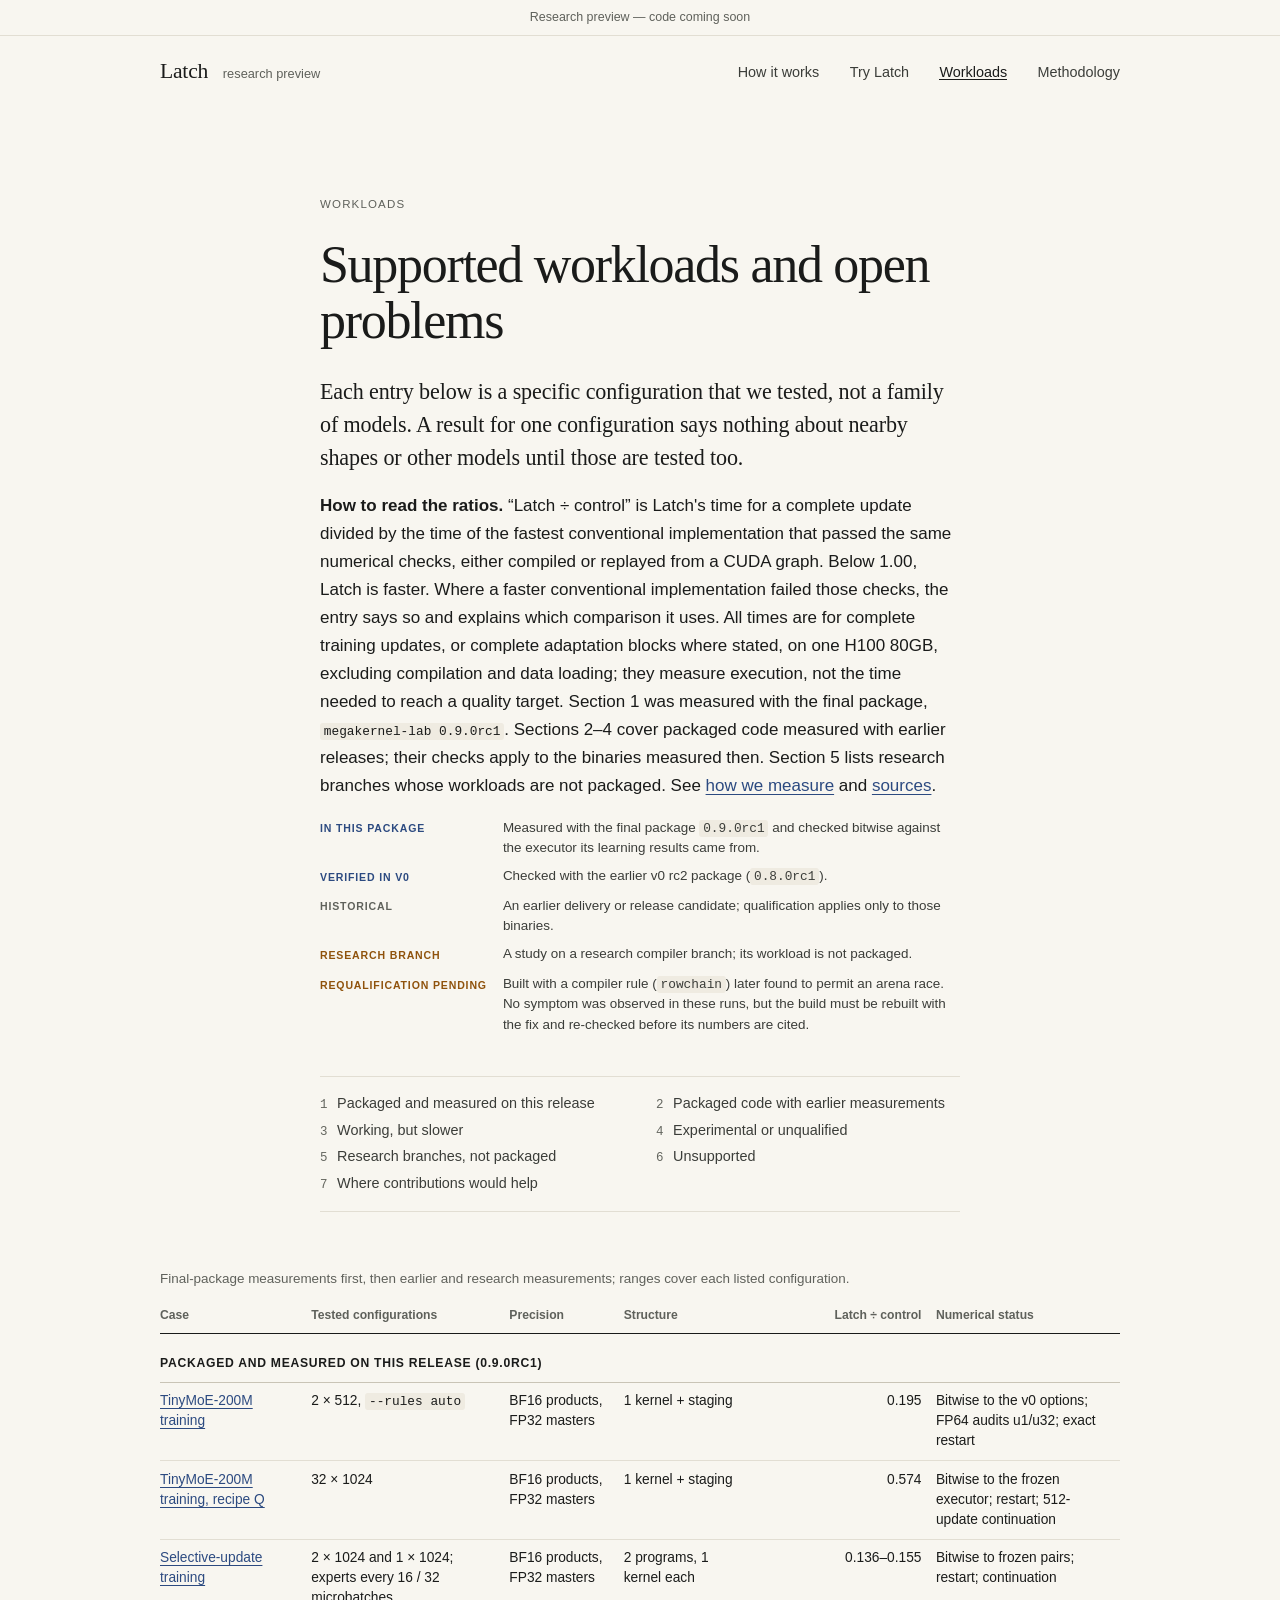
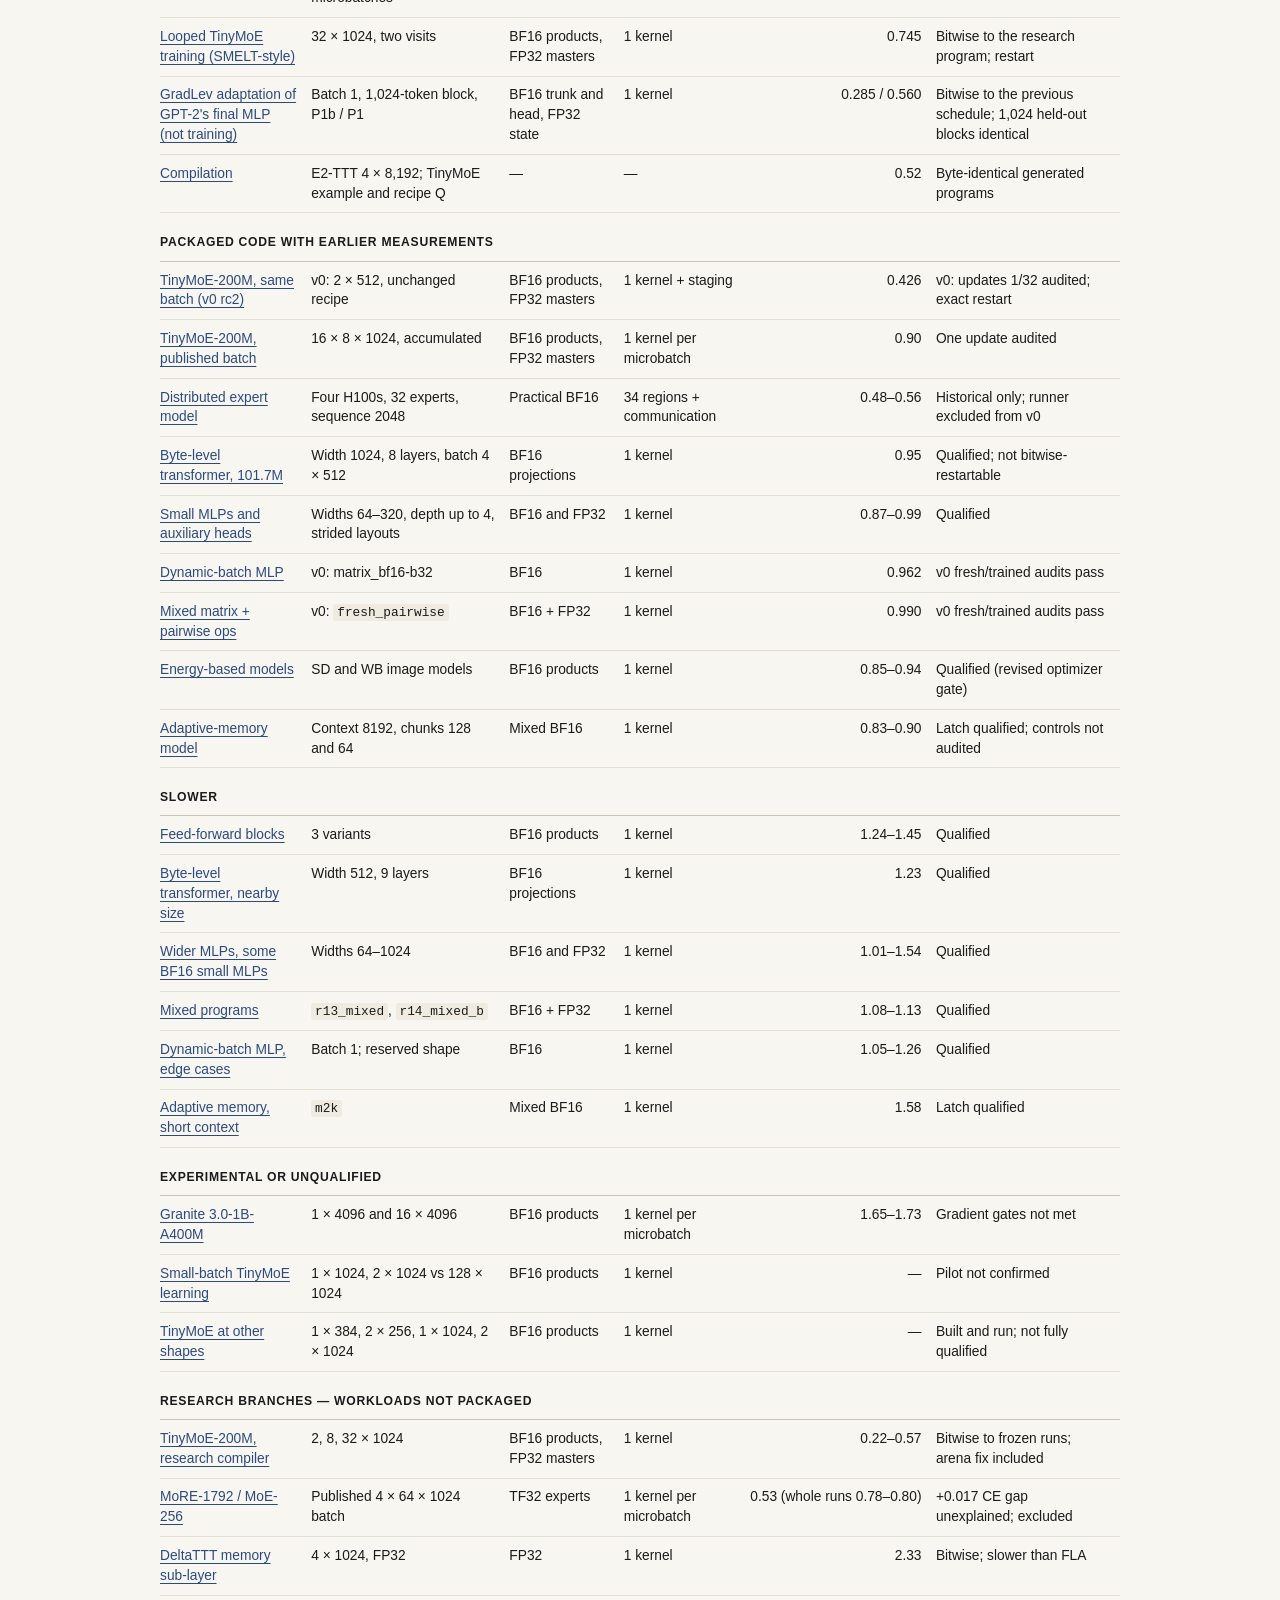
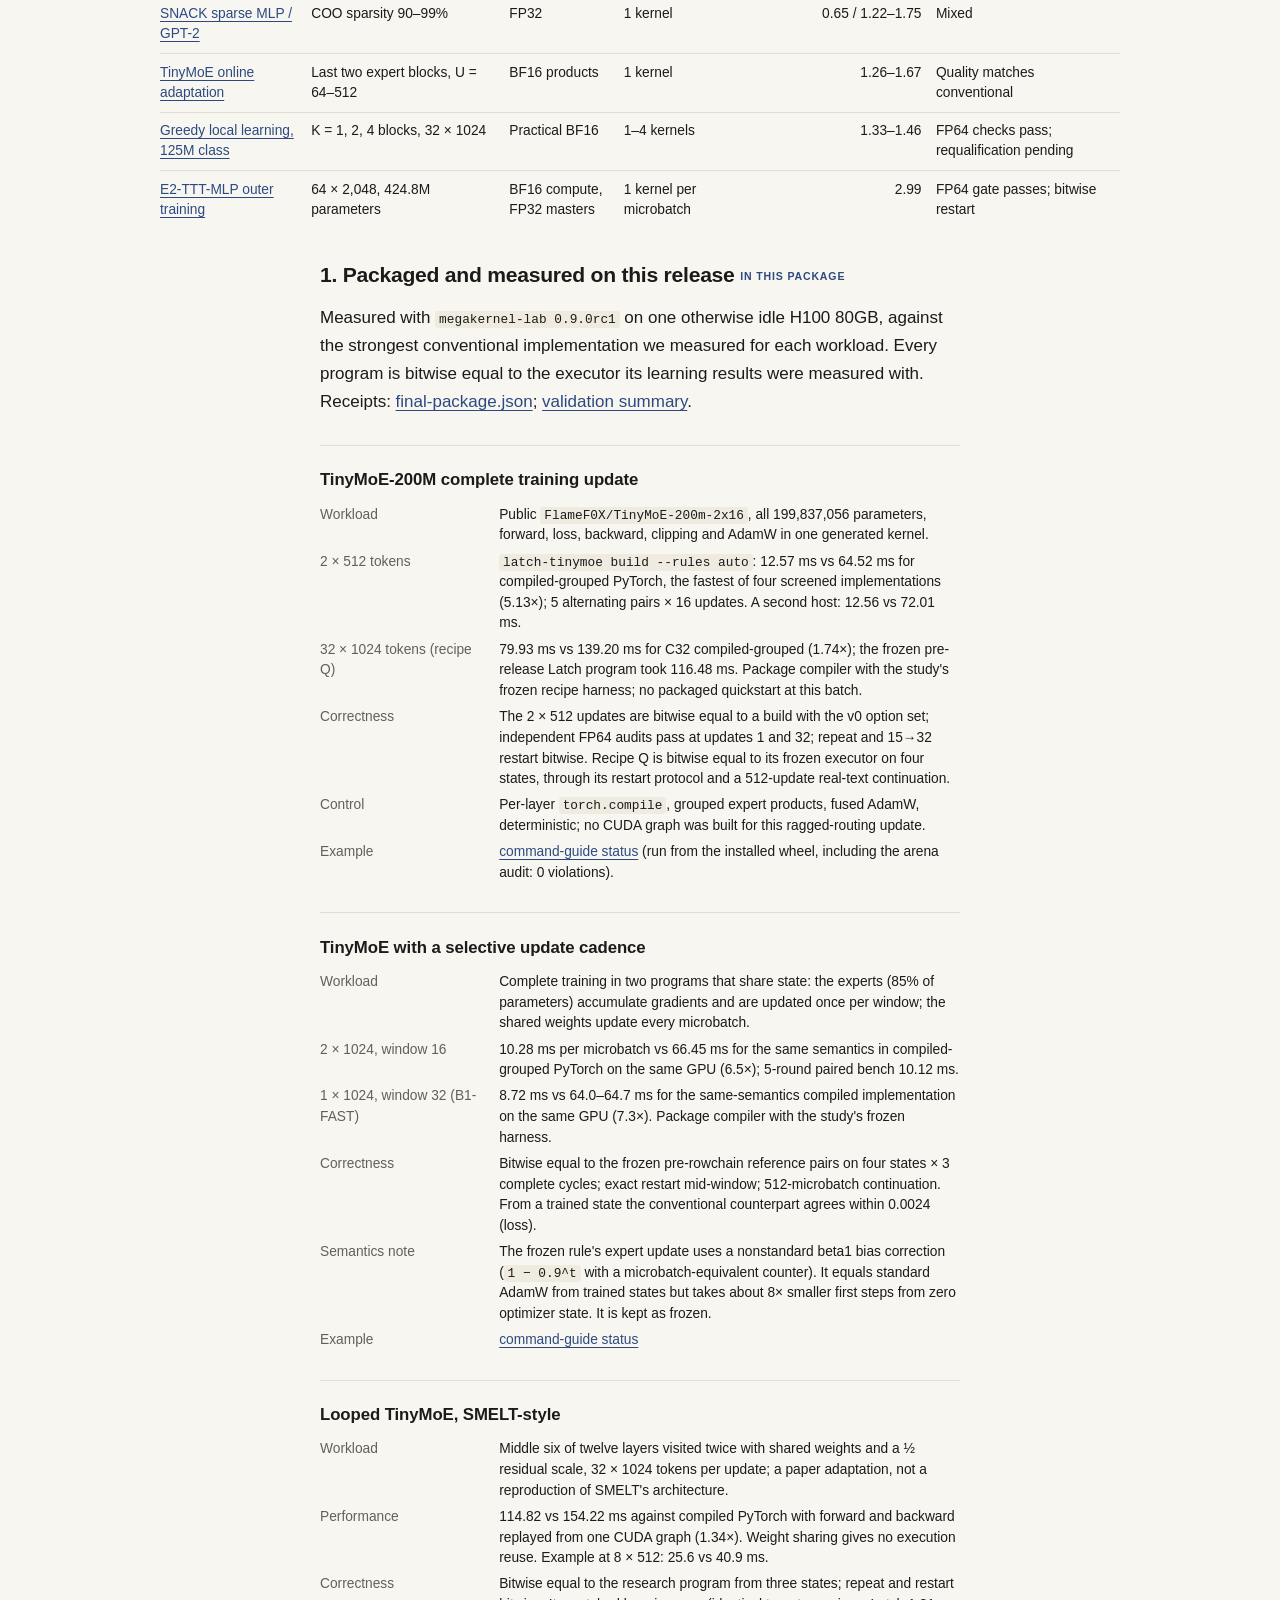
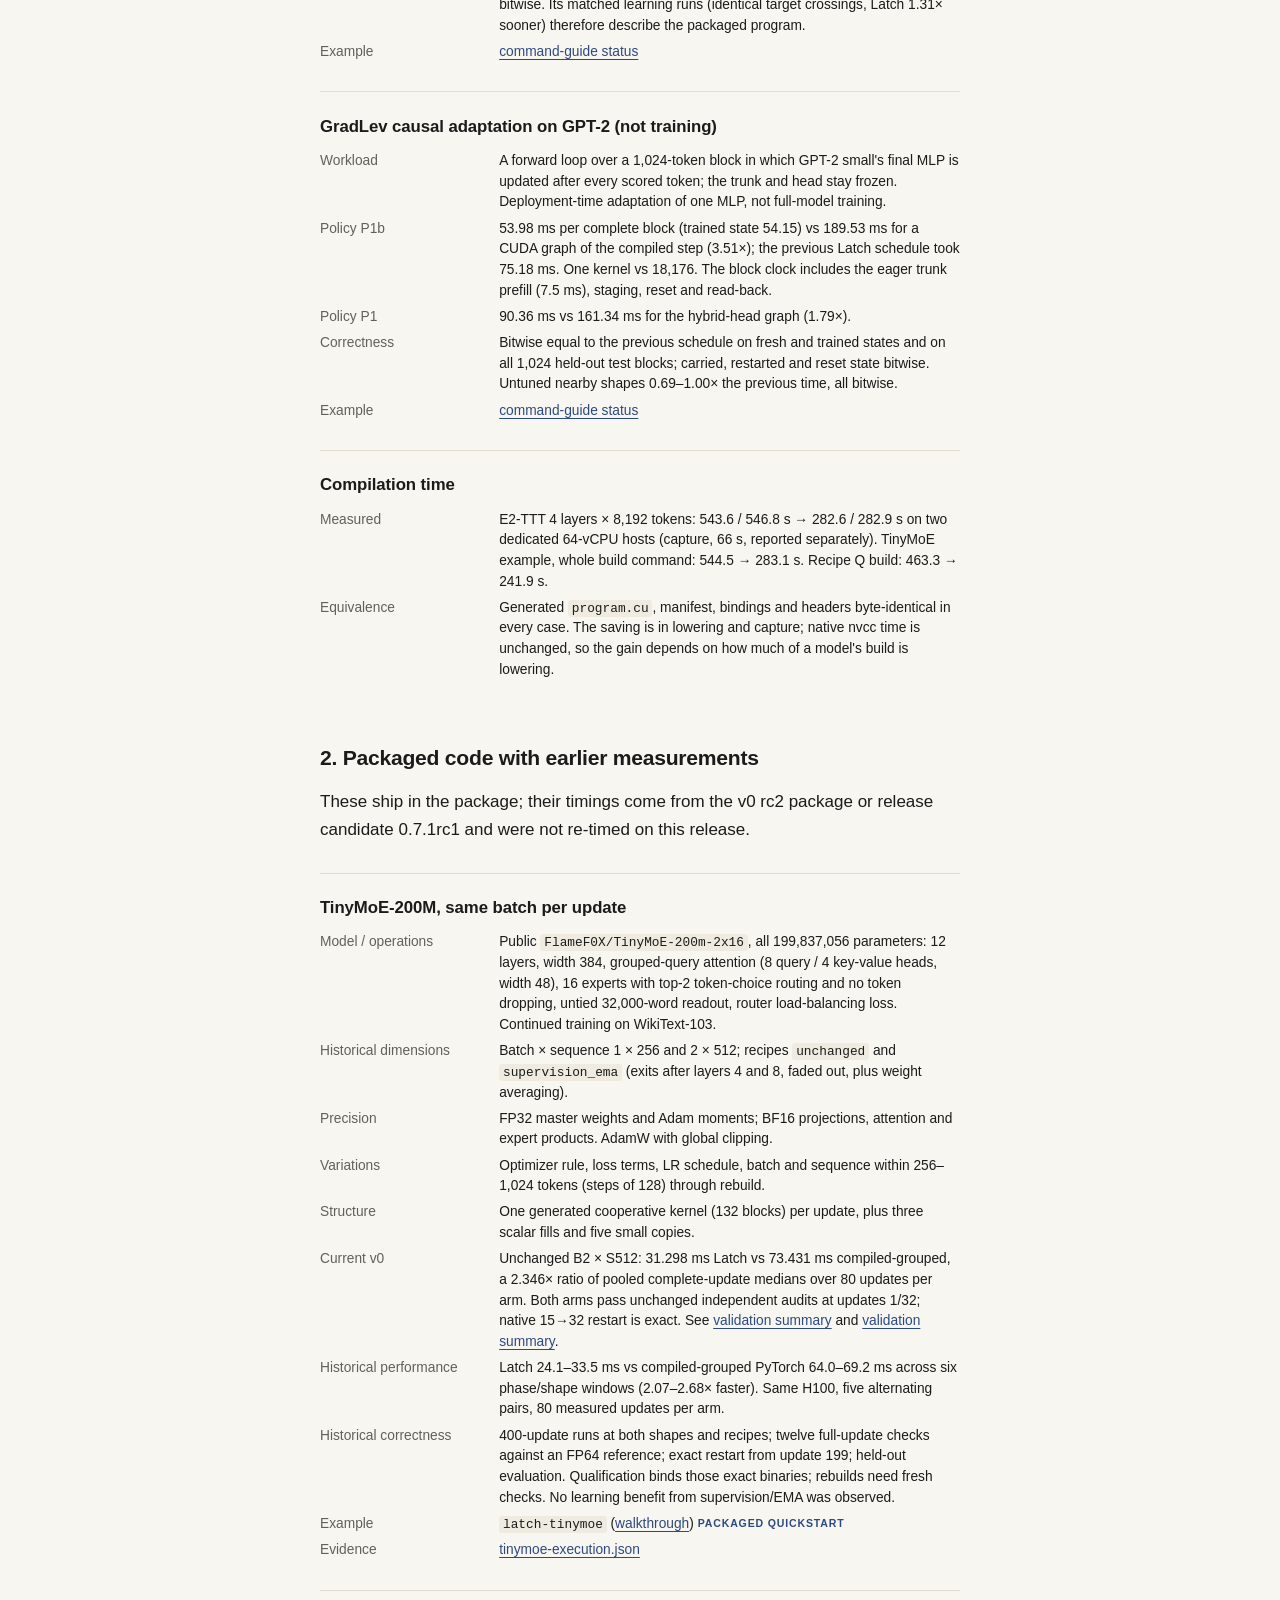
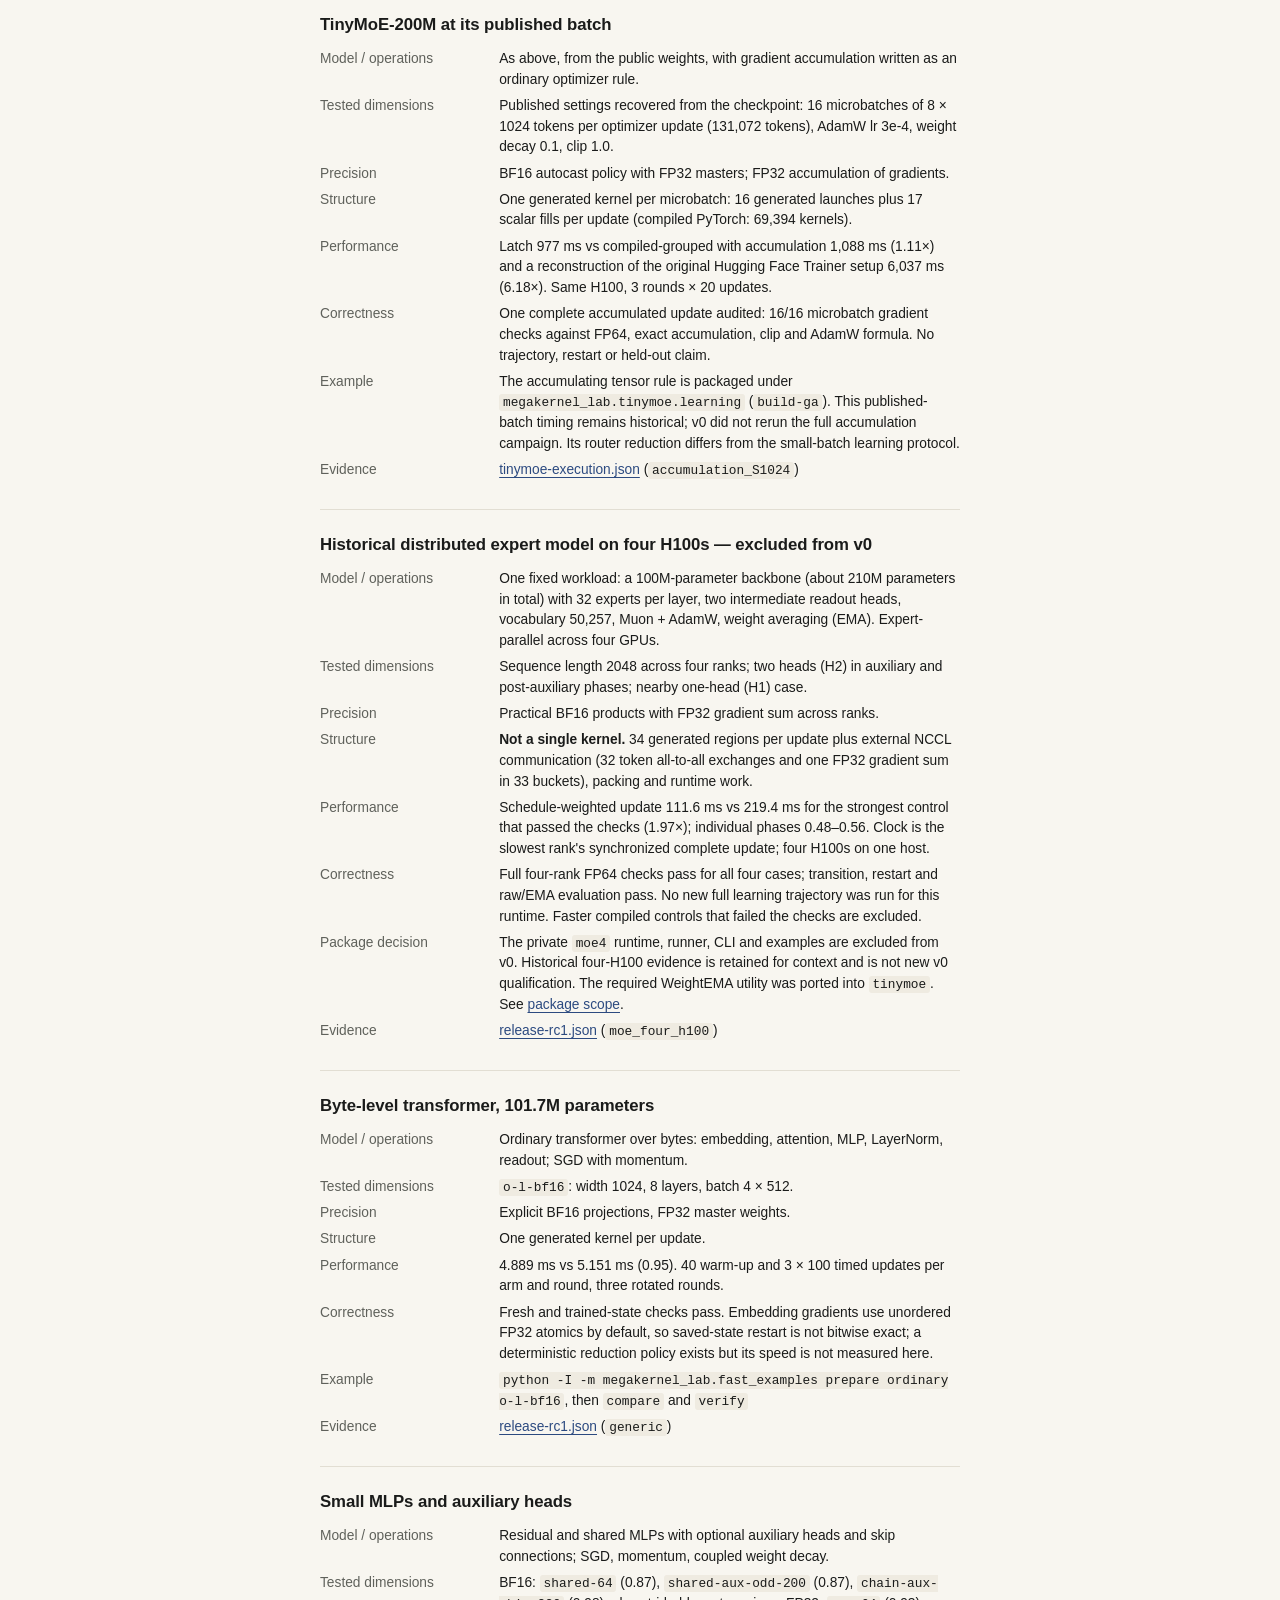
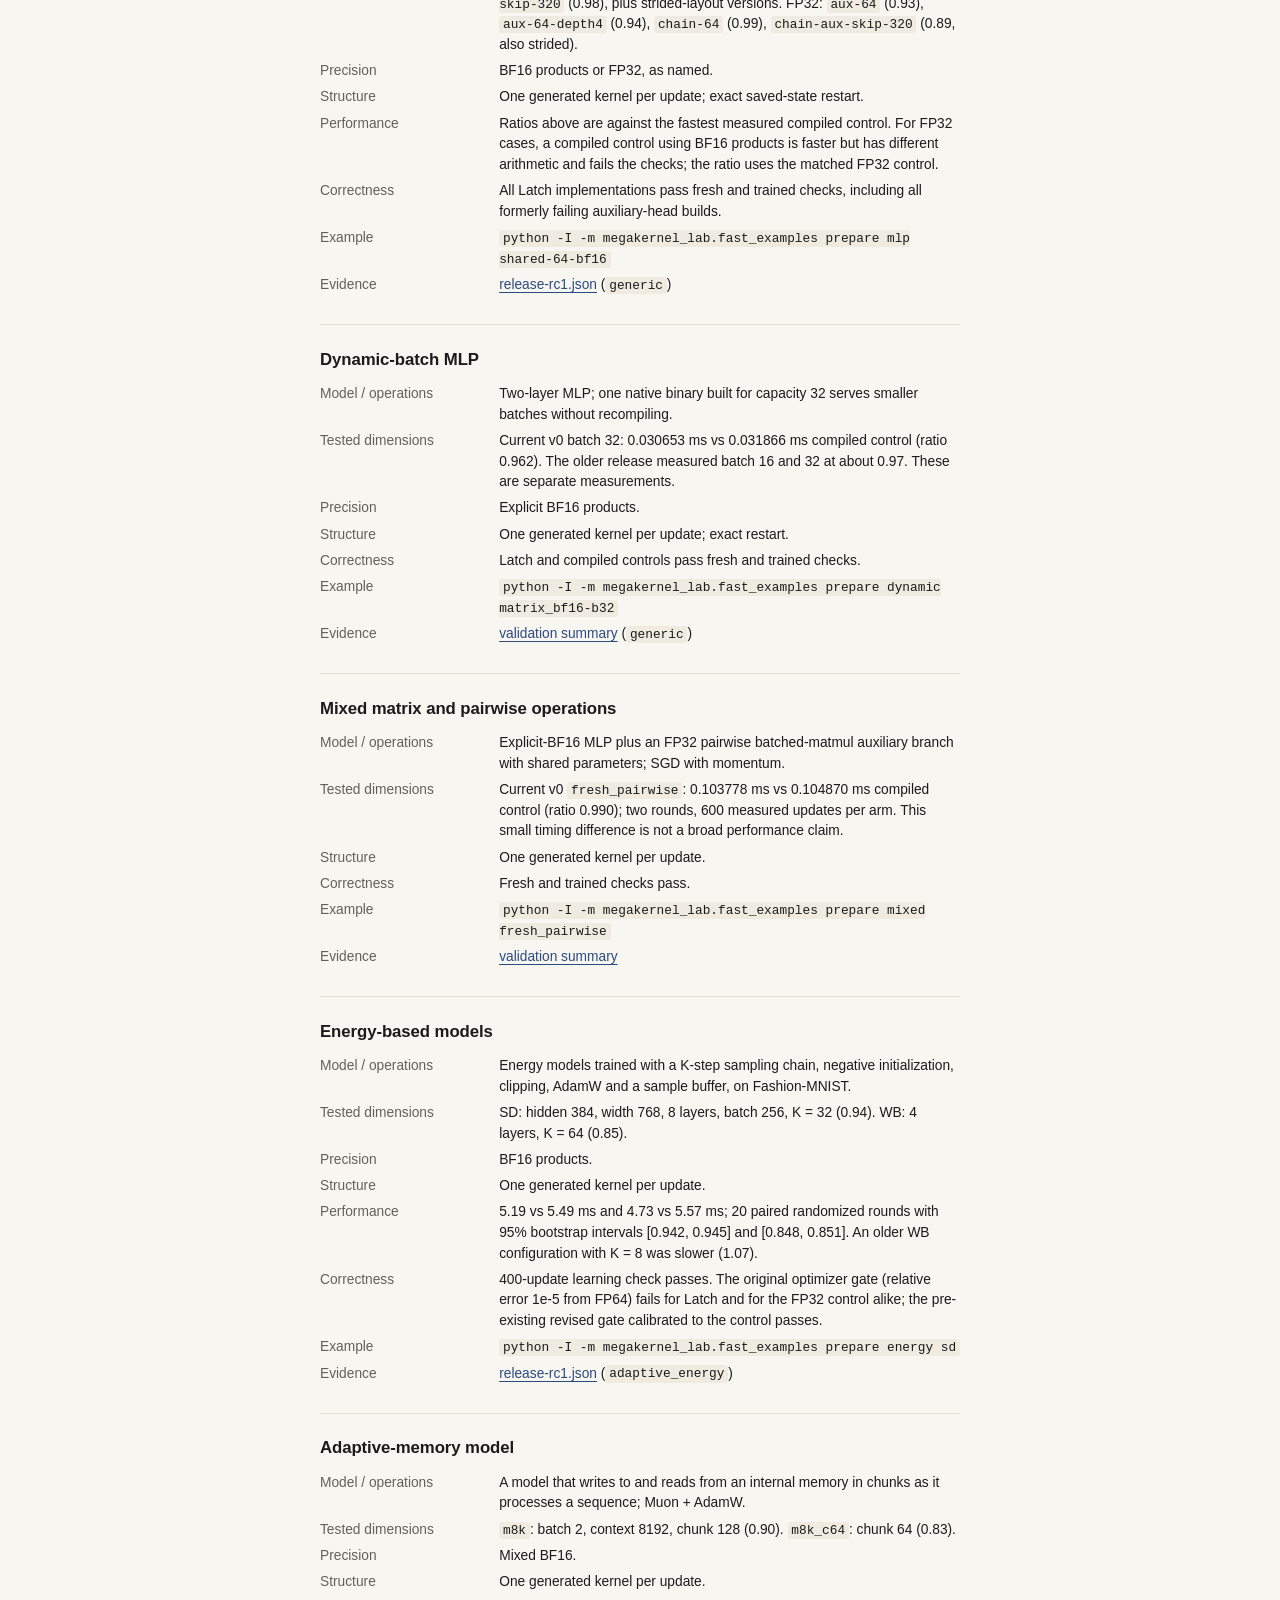
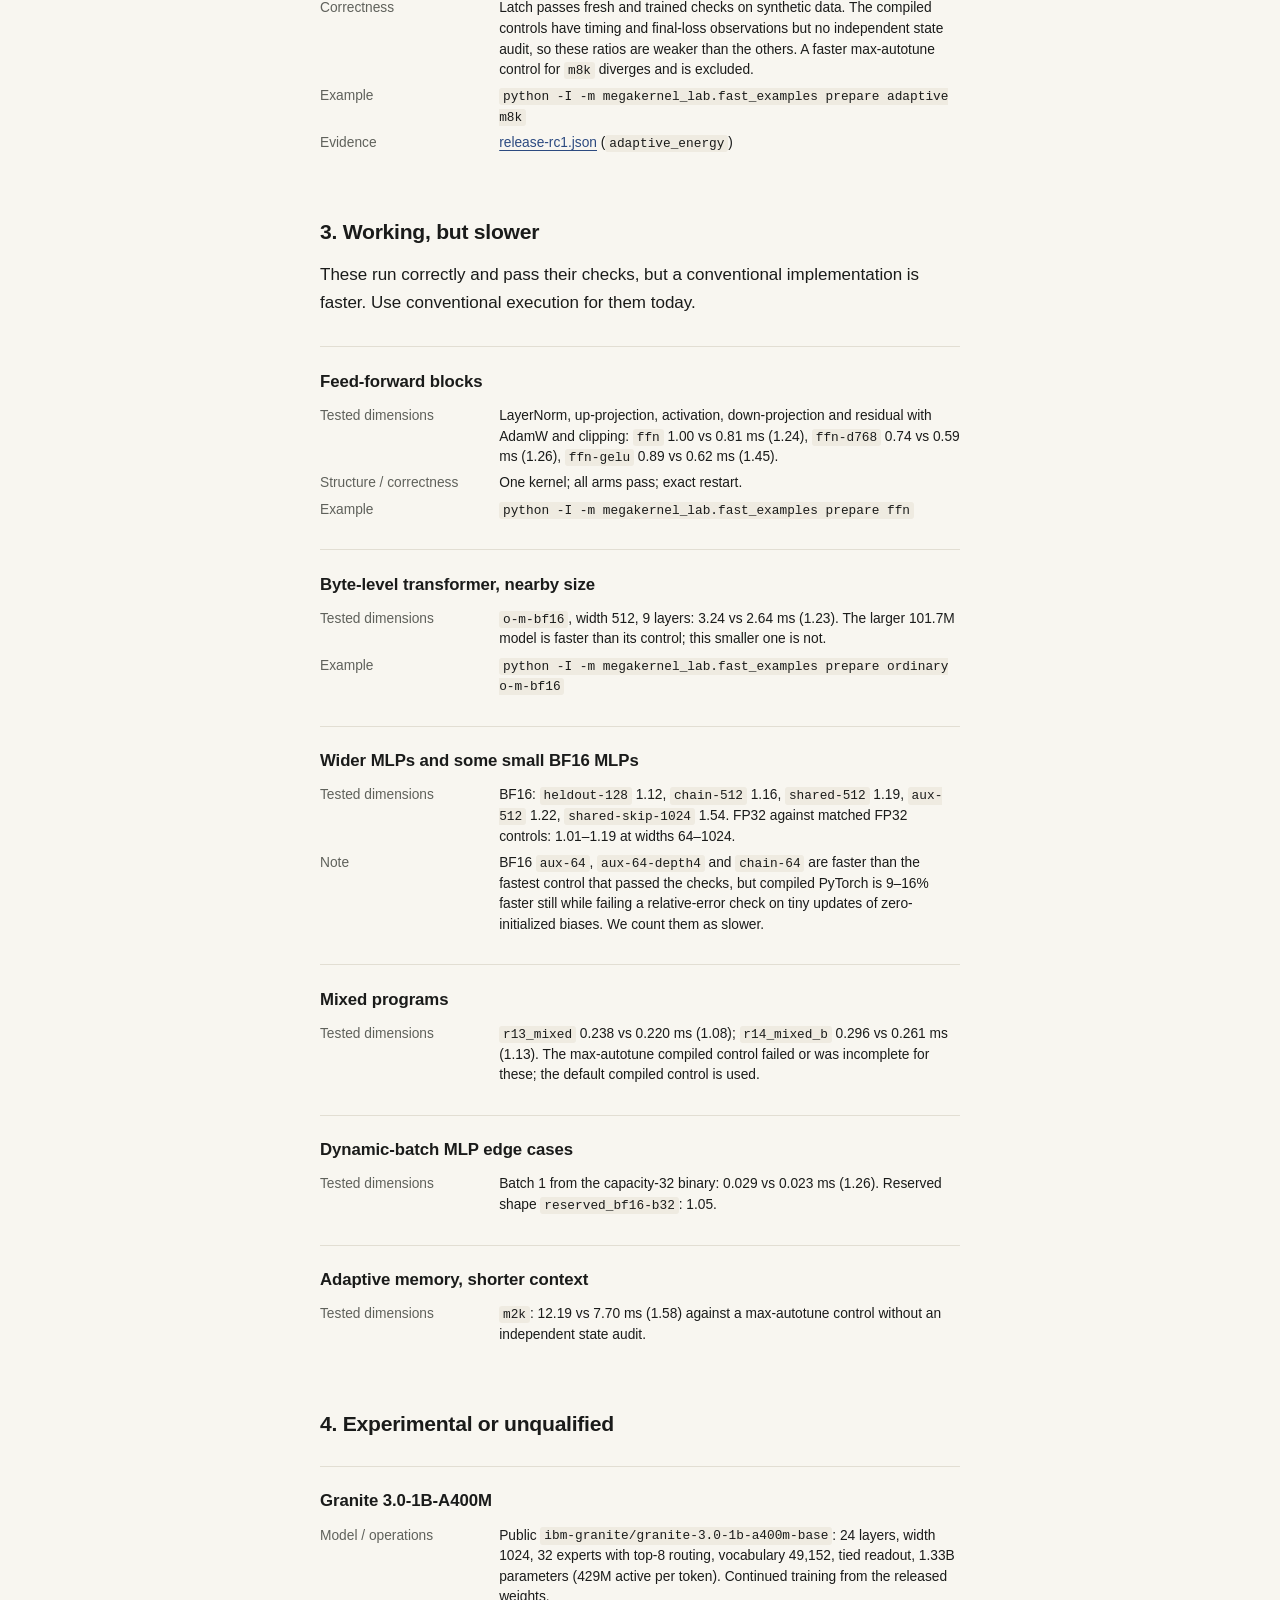
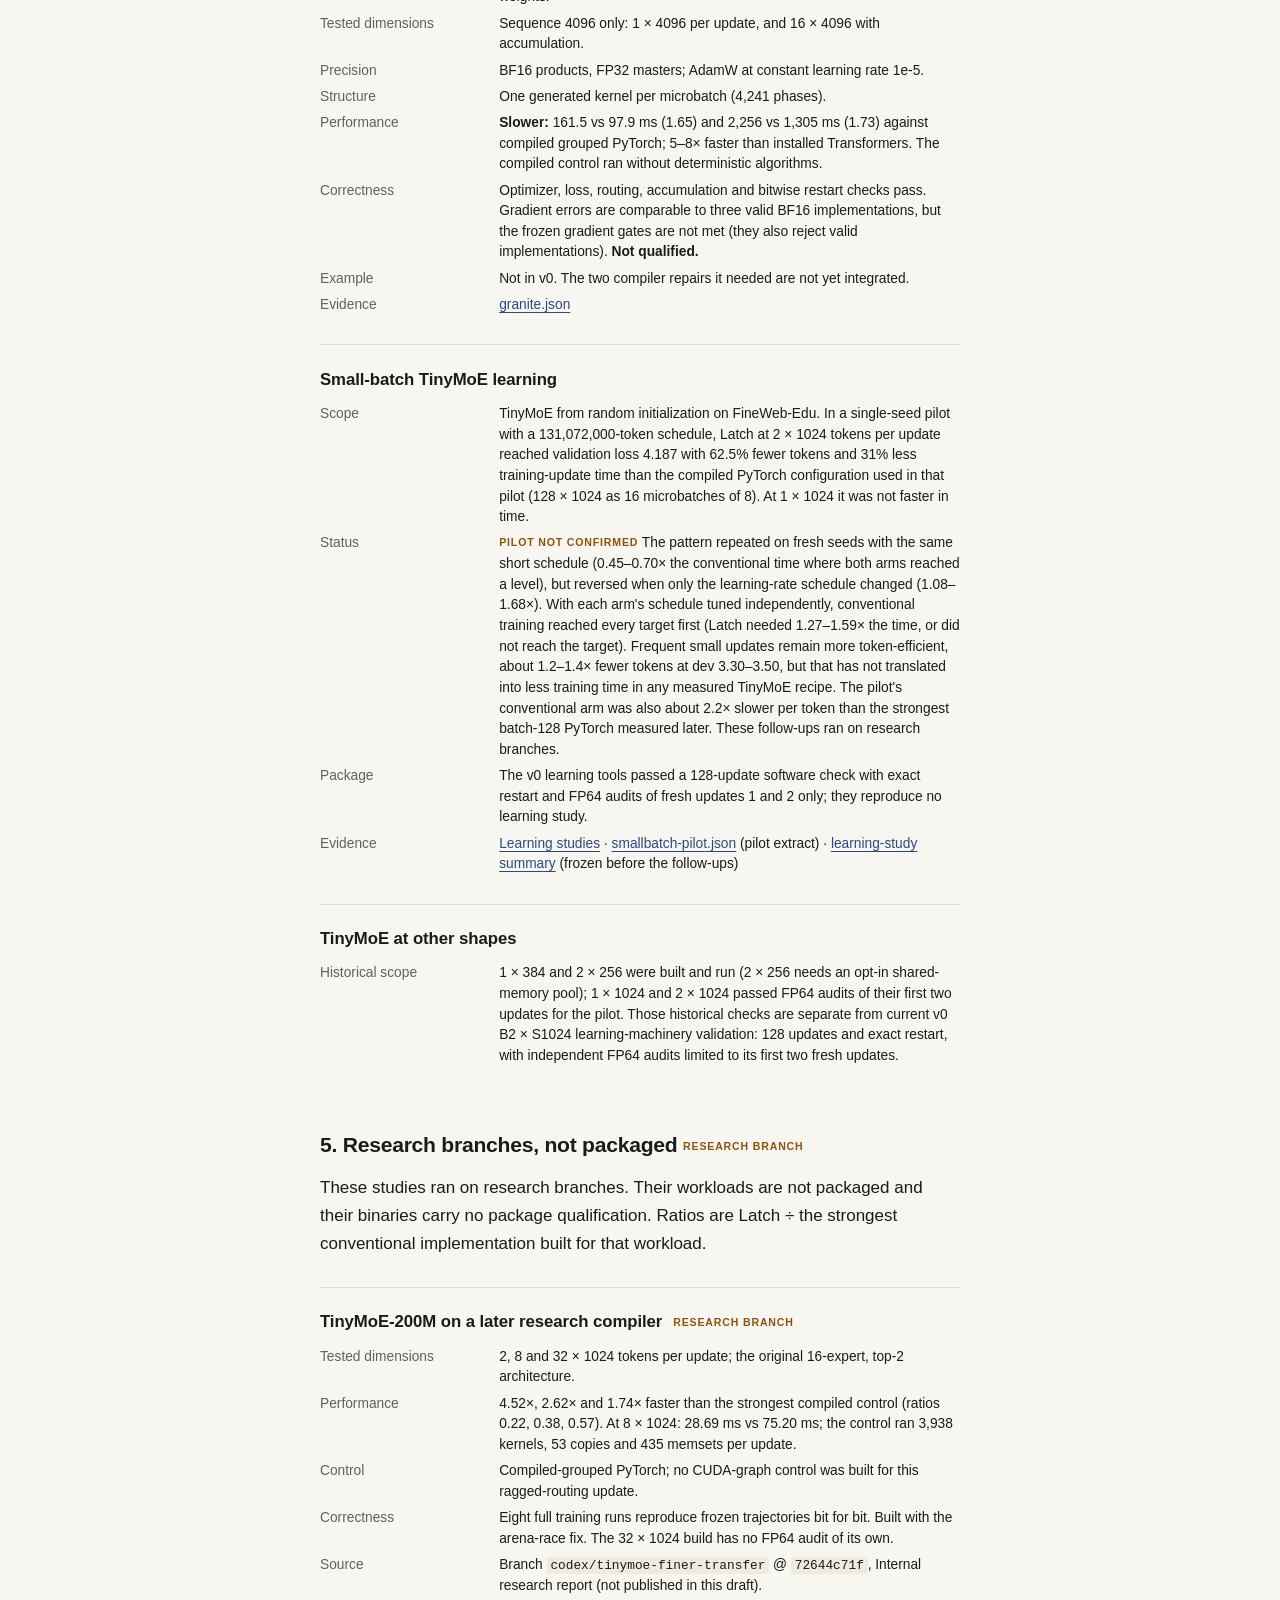
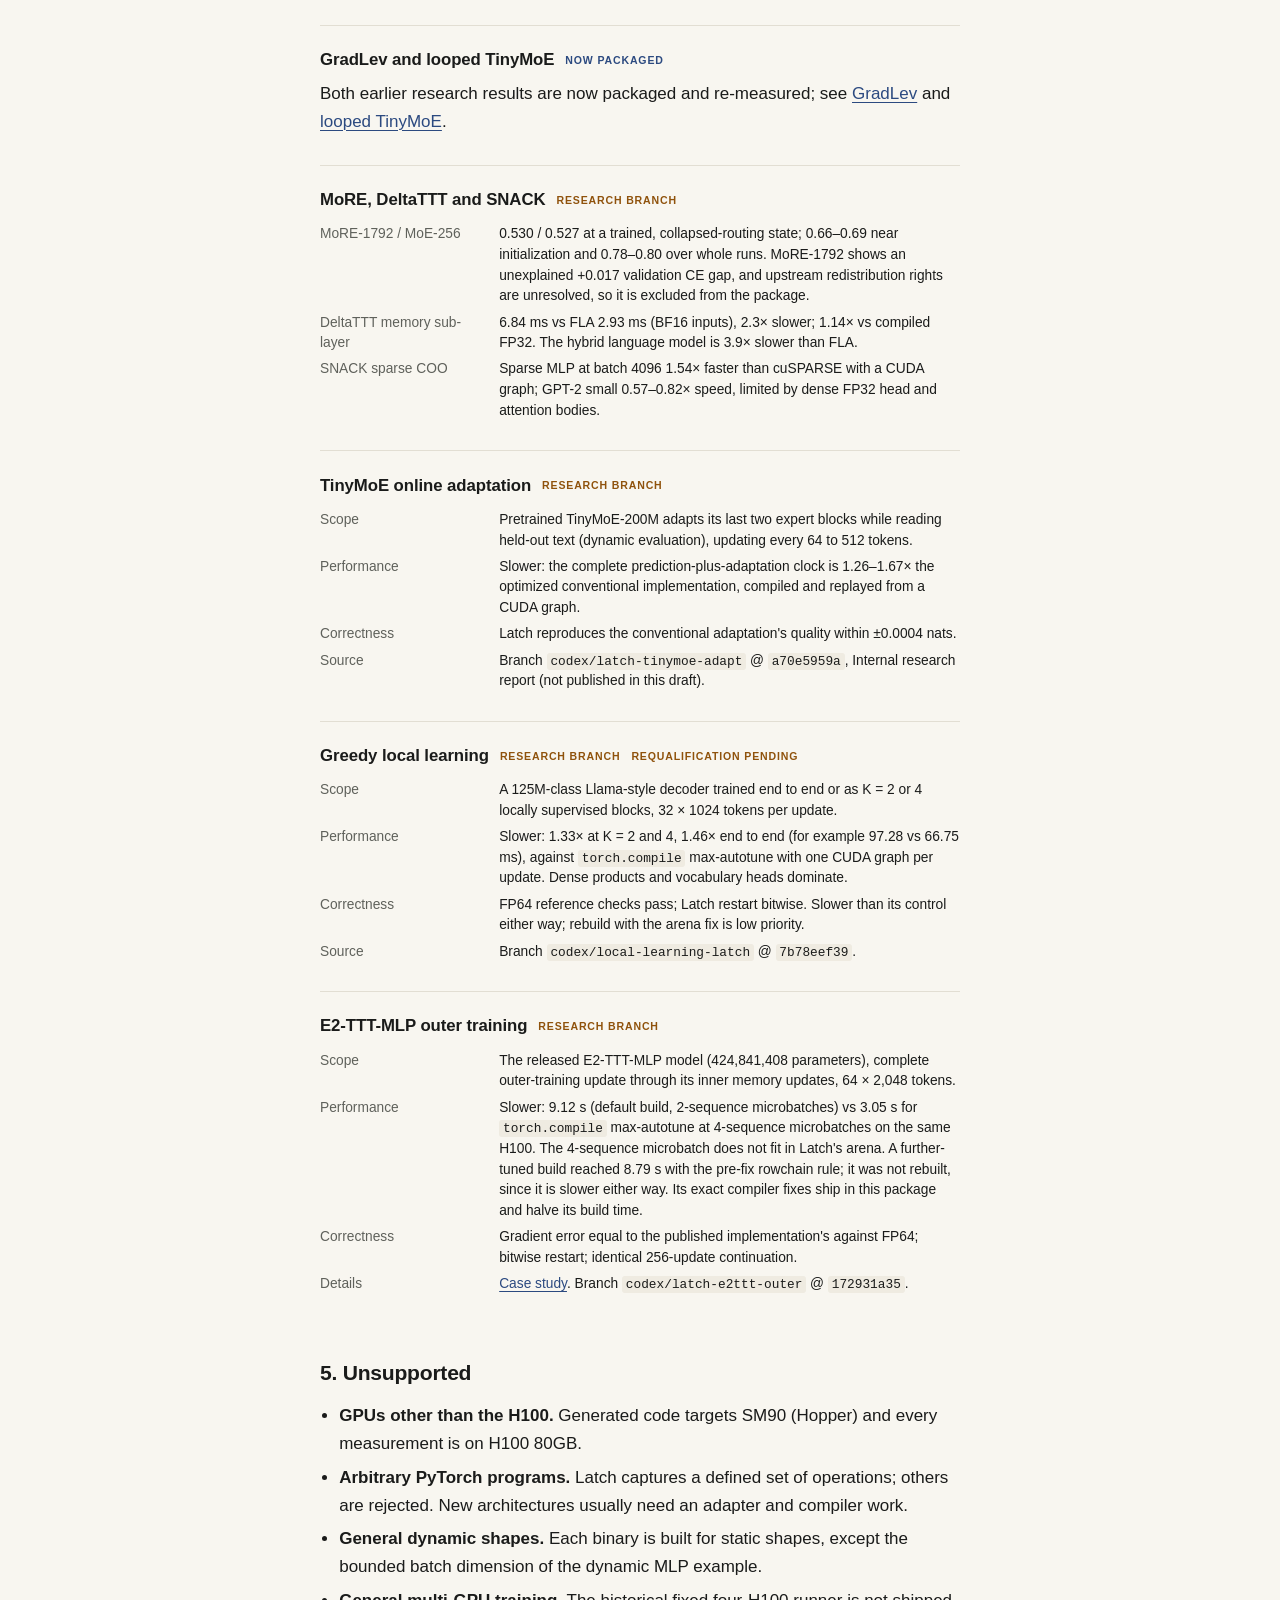
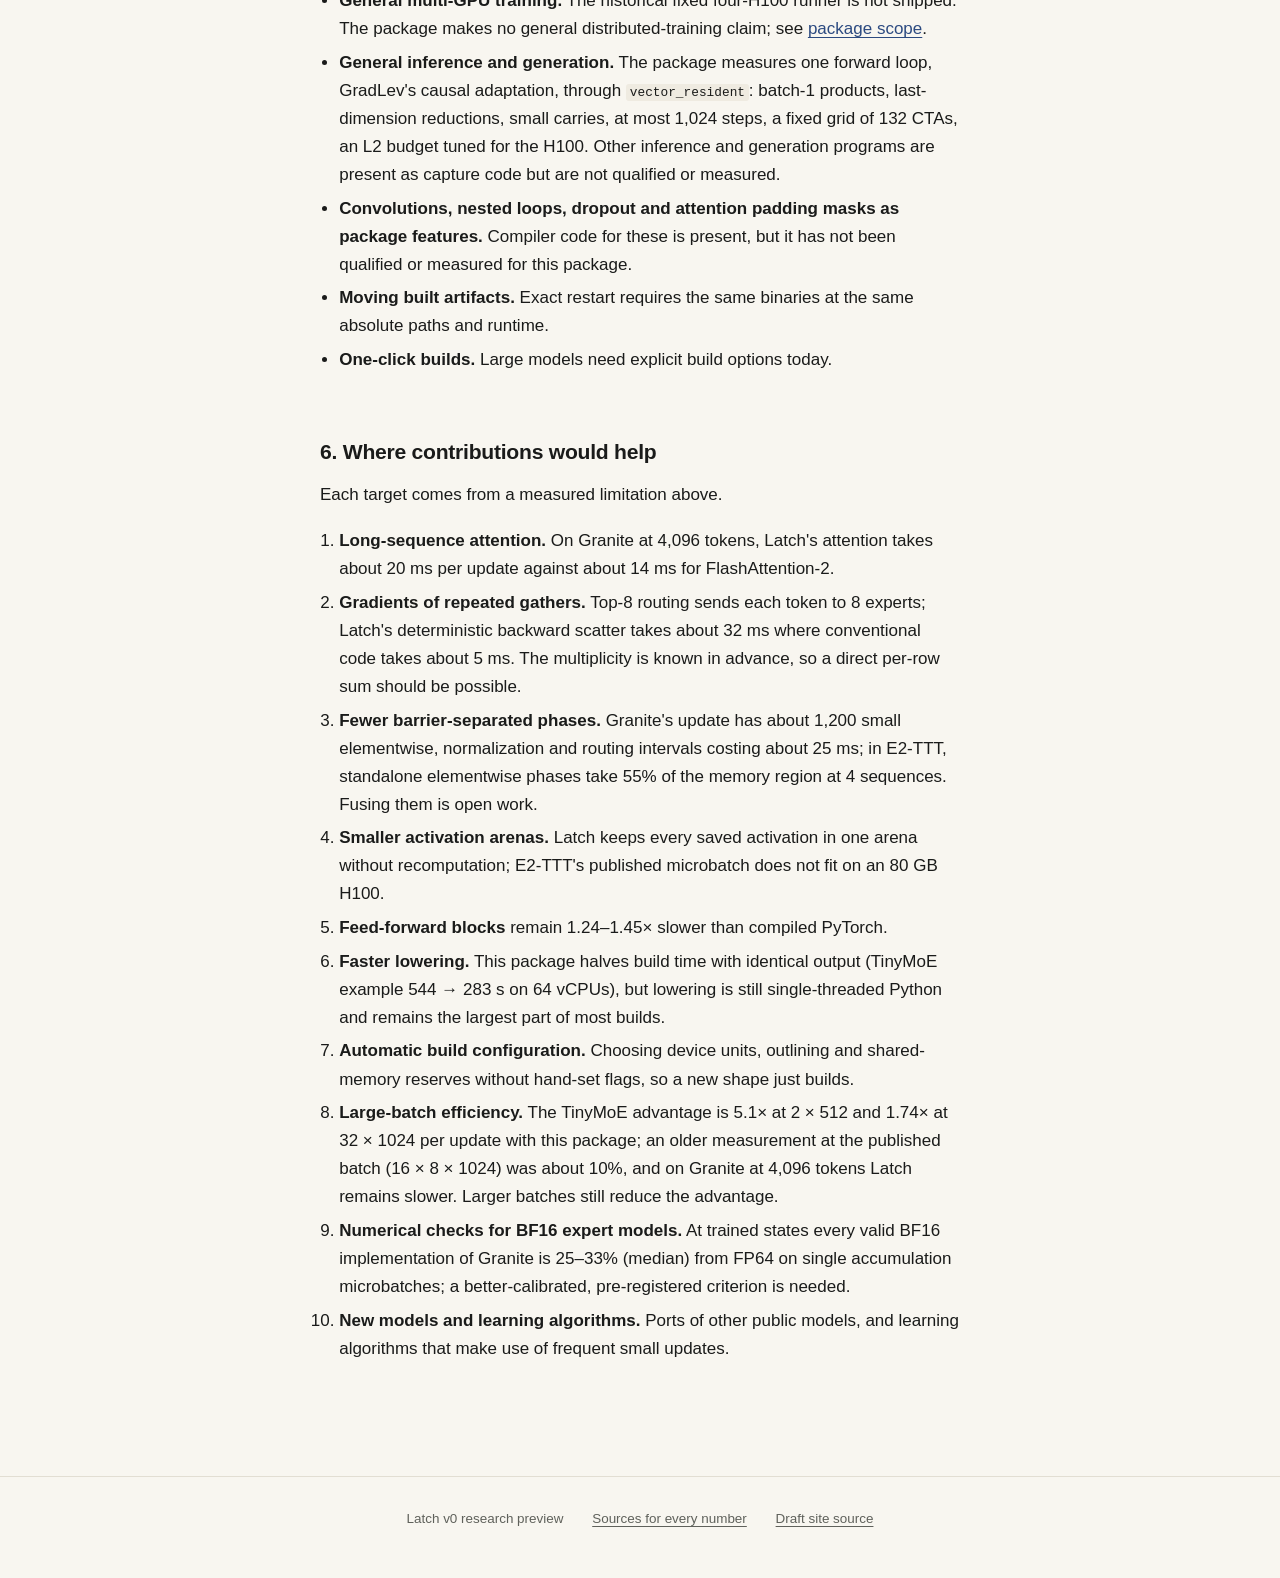
==== commit e0b6d57e: "Use research preview wording in the site banner" ====
--- a/site/capabilities.html
+++ b/site/capabilities.html
@@ -11,7 +11,7 @@
 <script src="assets/config.js" defer></script>
 </head>
 <body>
-<div class="draft-banner"><div class="wrap">Draft for feedback · The compiler release is not yet public.</div></div>
+<div class="draft-banner"><div class="wrap">Research preview — code coming soon</div></div>
 <a class="skip" href="#main">Skip to content</a>
 <header class="site-header">
   <div class="wrap">
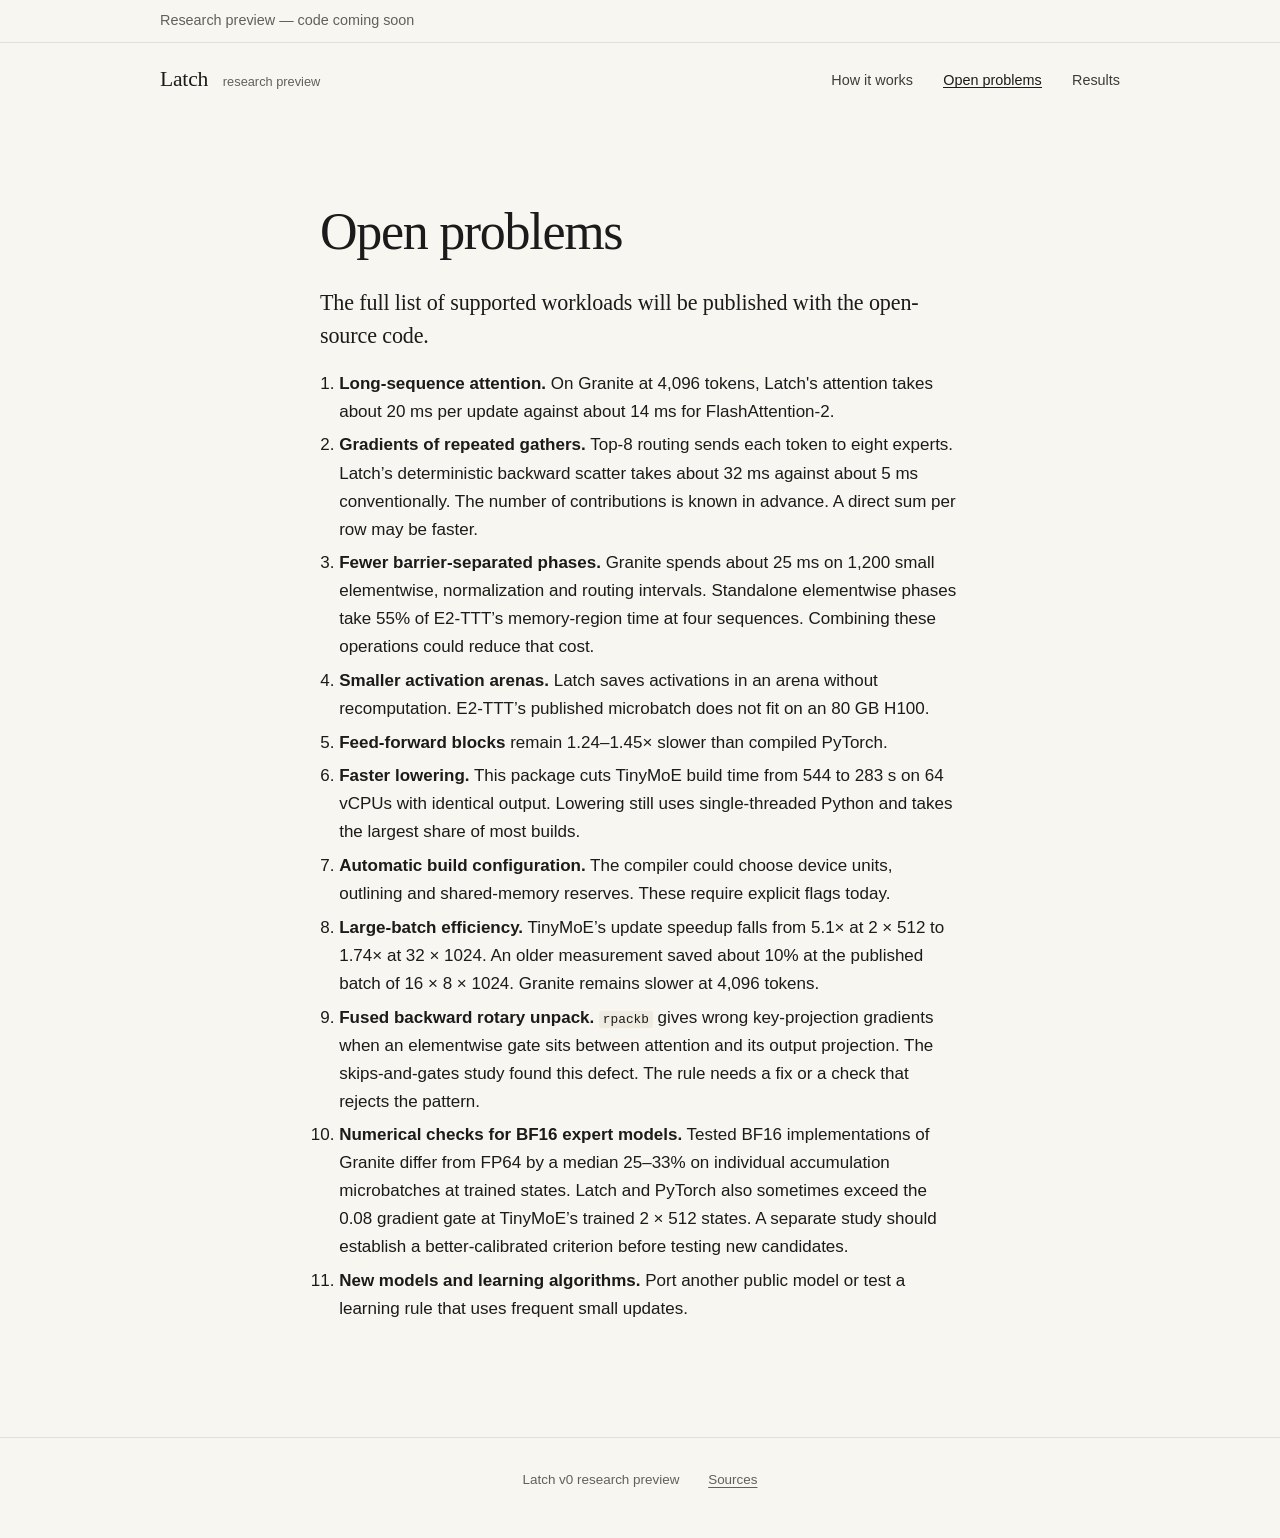
==== commit e74d5510: "Publish current research preview copy, results and consistent charts" ====
--- a/site/capabilities.html
+++ b/site/capabilities.html
@@ -2,13 +2,13 @@
 <html lang="en">
 <head>
 <meta charset="utf-8">
-<meta name="robots" content="noindex, nofollow, noarchive">
 <meta name="viewport" content="width=device-width, initial-scale=1">
-<title>Latch Workloads</title>
-<meta name="description" content="What works in Latch v0, what is slower than conventional execution, what is experimental, what later research branches measured and what is unsupported, with evidence.">
+<title>Latch — Open problems</title>
+<meta name="description" content="Open compiler problems: performance, memory use, numerical checks and broader model support.">
 <link rel="icon" href="assets/favicon.svg" type="image/svg+xml">
-<link rel="stylesheet" href="assets/site.css?v=draft1">
+<link rel="stylesheet" href="assets/site.css?v=12">
 <script src="assets/config.js" defer></script>
+<script src="assets/reading.js" defer></script>
 </head>
 <body>
 <div class="draft-banner"><div class="wrap">Research preview — code coming soon</div></div>
@@ -19,9 +19,8 @@
     <nav aria-label="Main">
       <ul>
         <li><a href="walkthrough.html">How it works</a></li>
-        <li><a href="get-started.html">Try Latch</a></li>
-        <li><a href="capabilities.html" aria-current="page">Workloads</a></li>
-        <li><a href="methodology.html">Methodology</a></li>
+        <li><a href="capabilities.html" aria-current="page">Open problems</a></li>
+        <li><a href="methodology.html">Results</a></li>
       </ul>
     </nav>
   </div>
@@ -29,468 +28,30 @@
 
 <main id="main">
   <div class="wrap">
-    <div class="prose">
-      <p class="meta"><span>Workloads</span></p>
-      <h1>Supported workloads and open problems</h1>
-      <p class="lede">Each entry below is a specific configuration that we tested, not a family of models. A result for one configuration says nothing about nearby shapes or other models until those are tested too.</p>
-      <p><strong>How to read the ratios.</strong> “Latch ÷ control” is Latch's time for a complete update divided by the time of the fastest conventional implementation that passed the same numerical checks, either compiled or replayed from a CUDA graph. Below 1.00, Latch is faster. Where a faster conventional implementation failed those checks, the entry says so and explains which comparison it uses. All times are for complete training updates, or complete adaptation blocks where stated, on one H100 80GB, excluding compilation and data loading; they measure execution, not the time needed to reach a quality target. Section 1 was measured with the final package, <code>megakernel-lab 0.9.0rc1</code>. Sections 2–4 cover packaged code measured with earlier releases; their checks apply to the binaries measured then. Section 5 lists research branches whose workloads are not packaged. See <a href="methodology.html#measure">how we measure</a> and <a href="sources.html">sources</a>.</p>
-      <dl class="legend">
-        <dt><span class="tag v0">In this package</span></dt><dd>Measured with the final package <code>0.9.0rc1</code> and checked bitwise against the executor its learning results came from.</dd>
-        <dt><span class="tag ok">Verified in v0</span></dt><dd>Checked with the earlier v0 rc2 package (<code>0.8.0rc1</code>).</dd>
-        <dt><span class="tag hist">Historical</span></dt><dd>An earlier delivery or release candidate; qualification applies only to those binaries.</dd>
-        <dt><span class="tag research">Research branch</span></dt><dd>A study on a research compiler branch; its workload is not packaged.</dd>
-        <dt><span class="tag prov">Requalification pending</span></dt><dd>Built with a compiler rule (<code>rowchain</code>) later found to permit an arena race. No symptom was observed in these runs, but the build must be rebuilt with the fix and re-checked before its numbers are cited.</dd>
-      </dl>
-    </div>
-
-    <nav class="toc prose" aria-label="On this page">
-      <ol>
-        <li><a href="#package">Packaged and measured on this release</a></li>
-        <li><a href="#competitive">Packaged code with earlier measurements</a></li>
-        <li><a href="#slower">Working, but slower</a></li>
-        <li><a href="#experimental">Experimental or unqualified</a></li>
-        <li><a href="#research">Research branches, not packaged</a></li>
-        <li><a href="#unsupported">Unsupported</a></li>
-        <li><a href="#contribute">Where contributions would help</a></li>
-      </ol>
-    </nav>
-
-    <!-- Summary -->
-    <div class="table-wrap">
-      <table class="summary">
-        <caption>Final-package measurements first, then earlier and research measurements; ranges cover each listed configuration.</caption>
-        <thead>
-          <tr><th>Case</th><th>Tested configurations</th><th>Precision</th><th>Structure</th><th class="r">Latch ÷ control</th><th>Numerical status</th></tr>
-        </thead>
-        <tbody>
-          <tr class="row-head"><th colspan="6">Packaged and measured on this release (0.9.0rc1)</th></tr>
-          <tr><td><a href="#pkg-tinymoe">TinyMoE-200M training</a></td><td>2 × 512, <code>--rules auto</code></td><td>BF16 products, FP32 masters</td><td>1 kernel + staging</td><td class="r">0.195</td><td>Bitwise to the v0 options; FP64 audits u1/u32; exact restart</td></tr>
-          <tr><td><a href="#pkg-tinymoe">TinyMoE-200M training, recipe Q</a></td><td>32 × 1024</td><td>BF16 products, FP32 masters</td><td>1 kernel + staging</td><td class="r">0.574</td><td>Bitwise to the frozen executor; restart; 512-update continuation</td></tr>
-          <tr><td><a href="#pkg-selective">Selective-update training</a></td><td>2 × 1024 and 1 × 1024; experts every 16 / 32 microbatches</td><td>BF16 products, FP32 masters</td><td>2 programs, 1 kernel each</td><td class="r">0.136–0.155</td><td>Bitwise to frozen pairs; restart; continuation</td></tr>
-          <tr><td><a href="#pkg-smelt">Looped TinyMoE training (SMELT-style)</a></td><td>32 × 1024, two visits</td><td>BF16 products, FP32 masters</td><td>1 kernel</td><td class="r">0.745</td><td>Bitwise to the research program; restart</td></tr>
-          <tr><td><a href="#pkg-gradlev">GradLev adaptation of GPT-2's final MLP (not training)</a></td><td>Batch 1, 1,024-token block, P1b / P1</td><td>BF16 trunk and head, FP32 state</td><td>1 kernel</td><td class="r">0.285 / 0.560</td><td>Bitwise to the previous schedule; 1,024 held-out blocks identical</td></tr>
-          <tr><td><a href="#pkg-build">Compilation</a></td><td>E2-TTT 4 × 8,192; TinyMoE example and recipe Q</td><td>—</td><td>—</td><td class="r">0.52</td><td>Byte-identical generated programs</td></tr>
-          <tr class="row-head"><th colspan="6">Packaged code with earlier measurements</th></tr>
-          <tr><td><a href="#tinymoe">TinyMoE-200M, same batch (v0 rc2)</a></td><td>v0: 2 × 512, unchanged recipe</td><td>BF16 products, FP32 masters</td><td>1 kernel + staging</td><td class="r">0.426</td><td>v0: updates 1/32 audited; exact restart</td></tr>
-          <tr><td><a href="#tinymoe-ga">TinyMoE-200M, published batch</a></td><td>16 × 8 × 1024, accumulated</td><td>BF16 products, FP32 masters</td><td>1 kernel per microbatch</td><td class="r">0.90</td><td>One update audited</td></tr>
-          <tr><td><a href="#moe4">Distributed expert model</a></td><td>Four H100s, 32 experts, sequence 2048</td><td>Practical BF16</td><td>34 regions + communication</td><td class="r">0.48–0.56</td><td>Historical only; runner excluded from v0</td></tr>
-          <tr><td><a href="#ordinary">Byte-level transformer, 101.7M</a></td><td>Width 1024, 8 layers, batch 4 × 512</td><td>BF16 projections</td><td>1 kernel</td><td class="r">0.95</td><td>Qualified; not bitwise-restartable</td></tr>
-          <tr><td><a href="#mlp">Small MLPs and auxiliary heads</a></td><td>Widths 64–320, depth up to 4, strided layouts</td><td>BF16 and FP32</td><td>1 kernel</td><td class="r">0.87–0.99</td><td>Qualified</td></tr>
-          <tr><td><a href="#dynamic">Dynamic-batch MLP</a></td><td>v0: matrix_bf16-b32</td><td>BF16</td><td>1 kernel</td><td class="r">0.962</td><td>v0 fresh/trained audits pass</td></tr>
-          <tr><td><a href="#mixed">Mixed matrix + pairwise ops</a></td><td>v0: <code>fresh_pairwise</code></td><td>BF16 + FP32</td><td>1 kernel</td><td class="r">0.990</td><td>v0 fresh/trained audits pass</td></tr>
-          <tr><td><a href="#energy">Energy-based models</a></td><td>SD and WB image models</td><td>BF16 products</td><td>1 kernel</td><td class="r">0.85–0.94</td><td>Qualified (revised optimizer gate)</td></tr>
-          <tr><td><a href="#adaptive">Adaptive-memory model</a></td><td>Context 8192, chunks 128 and 64</td><td>Mixed BF16</td><td>1 kernel</td><td class="r">0.83–0.90</td><td>Latch qualified; controls not audited</td></tr>
-          <tr class="row-head"><th colspan="6">Slower</th></tr>
-          <tr><td><a href="#ffn">Feed-forward blocks</a></td><td>3 variants</td><td>BF16 products</td><td>1 kernel</td><td class="r">1.24–1.45</td><td>Qualified</td></tr>
-          <tr><td><a href="#ordinary-m">Byte-level transformer, nearby size</a></td><td>Width 512, 9 layers</td><td>BF16 projections</td><td>1 kernel</td><td class="r">1.23</td><td>Qualified</td></tr>
-          <tr><td><a href="#mlp-slow">Wider MLPs, some BF16 small MLPs</a></td><td>Widths 64–1024</td><td>BF16 and FP32</td><td>1 kernel</td><td class="r">1.01–1.54</td><td>Qualified</td></tr>
-          <tr><td><a href="#mixed-slow">Mixed programs</a></td><td><code>r13_mixed</code>, <code>r14_mixed_b</code></td><td>BF16 + FP32</td><td>1 kernel</td><td class="r">1.08–1.13</td><td>Qualified</td></tr>
-          <tr><td><a href="#dynamic-slow">Dynamic-batch MLP, edge cases</a></td><td>Batch 1; reserved shape</td><td>BF16</td><td>1 kernel</td><td class="r">1.05–1.26</td><td>Qualified</td></tr>
-          <tr><td><a href="#adaptive-slow">Adaptive memory, short context</a></td><td><code>m2k</code></td><td>Mixed BF16</td><td>1 kernel</td><td class="r">1.58</td><td>Latch qualified</td></tr>
-          <tr class="row-head"><th colspan="6">Experimental or unqualified</th></tr>
-          <tr><td><a href="#granite">Granite 3.0-1B-A400M</a></td><td>1 × 4096 and 16 × 4096</td><td>BF16 products</td><td>1 kernel per microbatch</td><td class="r">1.65–1.73</td><td>Gradient gates not met</td></tr>
-          <tr><td><a href="#smallbatch">Small-batch TinyMoE learning</a></td><td>1 × 1024, 2 × 1024 vs 128 × 1024</td><td>BF16 products</td><td>1 kernel</td><td class="r">—</td><td>Pilot not confirmed</td></tr>
-          <tr><td><a href="#tinymoe-other">TinyMoE at other shapes</a></td><td>1 × 384, 2 × 256, 1 × 1024, 2 × 1024</td><td>BF16 products</td><td>1 kernel</td><td class="r">—</td><td>Built and run; not fully qualified</td></tr>
-          <tr class="row-head"><th colspan="6">Research branches — workloads not packaged</th></tr>
-          <tr><td><a href="#research-tinymoe">TinyMoE-200M, research compiler</a></td><td>2, 8, 32 × 1024</td><td>BF16 products, FP32 masters</td><td>1 kernel</td><td class="r">0.22–0.57</td><td>Bitwise to frozen runs; arena fix included</td></tr>
-          <tr><td><a href="#research-more">MoRE-1792 / MoE-256</a></td><td>Published 4 × 64 × 1024 batch</td><td>TF32 experts</td><td>1 kernel per microbatch</td><td class="r">0.53 (whole runs 0.78–0.80)</td><td>+0.017 CE gap unexplained; excluded</td></tr>
-          <tr><td><a href="#research-more">DeltaTTT memory sub-layer</a></td><td>4 × 1024, FP32</td><td>FP32</td><td>1 kernel</td><td class="r">2.33</td><td>Bitwise; slower than FLA</td></tr>
-          <tr><td><a href="#research-more">SNACK sparse MLP / GPT-2</a></td><td>COO sparsity 90–99%</td><td>FP32</td><td>1 kernel</td><td class="r">0.65 / 1.22–1.75</td><td>Mixed</td></tr>
-          <tr><td><a href="#research-adapt">TinyMoE online adaptation</a></td><td>Last two expert blocks, U = 64–512</td><td>BF16 products</td><td>1 kernel</td><td class="r">1.26–1.67</td><td>Quality matches conventional</td></tr>
-          <tr><td><a href="#research-local">Greedy local learning, 125M class</a></td><td>K = 1, 2, 4 blocks, 32 × 1024</td><td>Practical BF16</td><td>1–4 kernels</td><td class="r">1.33–1.46</td><td>FP64 checks pass; requalification pending</td></tr>
-          <tr><td><a href="#research-e2ttt">E2-TTT-MLP outer training</a></td><td>64 × 2,048, 424.8M parameters</td><td>BF16 compute, FP32 masters</td><td>1 kernel per microbatch</td><td class="r">2.99</td><td>FP64 gate passes; bitwise restart</td></tr>
-        </tbody>
-      </table>
-    </div>
-
-    <!-- Packaged and measured on this release -->
-    <section id="package">
-      <div class="prose">
-        <h2>1. Packaged and measured on this release <span class="tag v0">In this package</span></h2>
-        <p>Measured with <code>megakernel-lab 0.9.0rc1</code> on one otherwise idle H100 80GB, against the strongest conventional implementation we measured for each workload. Every program is bitwise equal to the executor its learning results were measured with. Receipts: <a href="evidence/final-package.json">final-package.json</a>; <a href="draft-notes.html#validation">validation summary</a>.</p>
-      </div>
-
-      <div class="entry prose" id="pkg-tinymoe">
-        <h3>TinyMoE-200M complete training update</h3>
-        <dl>
-          <dt>Workload</dt><dd>Public <code>FlameF0X/TinyMoE-200m-2x16</code>, all 199,837,056 parameters, forward, loss, backward, clipping and AdamW in one generated kernel.</dd>
-          <dt>2 × 512 tokens</dt><dd><code>latch-tinymoe build --rules auto</code>: 12.57 ms vs 64.52 ms for compiled-grouped PyTorch, the fastest of four screened implementations (5.13×); 5 alternating pairs × 16 updates. A second host: 12.56 vs 72.01 ms.</dd>
-          <dt>32 × 1024 tokens (recipe Q)</dt><dd>79.93 ms vs 139.20 ms for C32 compiled-grouped (1.74×); the frozen pre-release Latch program took 116.48 ms. Package compiler with the study's frozen recipe harness; no packaged quickstart at this batch.</dd>
-          <dt>Correctness</dt><dd>The 2 × 512 updates are bitwise equal to a build with the v0 option set; independent FP64 audits pass at updates 1 and 32; repeat and 15→32 restart bitwise. Recipe Q is bitwise equal to its frozen executor on four states, through its restart protocol and a 512-update real-text continuation.</dd>
-          <dt>Control</dt><dd>Per-layer <code>torch.compile</code>, grouped expert products, fused AdamW, deterministic; no CUDA graph was built for this ragged-routing update.</dd>
-          <dt>Example</dt><dd><a href="draft-notes.html#commands">command-guide status</a> (run from the installed wheel, including the arena audit: 0 violations).</dd>
-        </dl>
-      </div>
-
-      <div class="entry prose" id="pkg-selective">
-        <h3>TinyMoE with a selective update cadence</h3>
-        <dl>
-          <dt>Workload</dt><dd>Complete training in two programs that share state: the experts (85% of parameters) accumulate gradients and are updated once per window; the shared weights update every microbatch.</dd>
-          <dt>2 × 1024, window 16</dt><dd>10.28 ms per microbatch vs 66.45 ms for the same semantics in compiled-grouped PyTorch on the same GPU (6.5×); 5-round paired bench 10.12 ms.</dd>
-          <dt>1 × 1024, window 32 (B1-FAST)</dt><dd>8.72 ms vs 64.0–64.7 ms for the same-semantics compiled implementation on the same GPU (7.3×). Package compiler with the study's frozen harness.</dd>
-          <dt>Correctness</dt><dd>Bitwise equal to the frozen pre-rowchain reference pairs on four states × 3 complete cycles; exact restart mid-window; 512-microbatch continuation. From a trained state the conventional counterpart agrees within 0.0024 (loss).</dd>
-          <dt>Semantics note</dt><dd>The frozen rule's expert update uses a nonstandard beta1 bias correction (<code>1 − 0.9^t</code> with a microbatch-equivalent counter). It equals standard AdamW from trained states but takes about 8× smaller first steps from zero optimizer state. It is kept as frozen.</dd>
-          <dt>Example</dt><dd><a href="draft-notes.html#commands">command-guide status</a></dd>
-        </dl>
-      </div>
-
-      <div class="entry prose" id="pkg-smelt">
-        <h3>Looped TinyMoE, SMELT-style</h3>
-        <dl>
-          <dt>Workload</dt><dd>Middle six of twelve layers visited twice with shared weights and a ½ residual scale, 32 × 1024 tokens per update; a paper adaptation, not a reproduction of SMELT's architecture.</dd>
-          <dt>Performance</dt><dd>114.82 vs 154.22 ms against compiled PyTorch with forward and backward replayed from one CUDA graph (1.34×). Weight sharing gives no execution reuse. Example at 8 × 512: 25.6 vs 40.9 ms.</dd>
-          <dt>Correctness</dt><dd>Bitwise equal to the research program from three states; repeat and restart bitwise. Its matched learning runs (identical target crossings, Latch 1.31× sooner) therefore describe the packaged program.</dd>
-          <dt>Example</dt><dd><a href="draft-notes.html#commands">command-guide status</a></dd>
-        </dl>
-      </div>
-
-      <div class="entry prose" id="pkg-gradlev">
-        <h3>GradLev causal adaptation on GPT-2 (not training)</h3>
-        <dl>
-          <dt>Workload</dt><dd>A forward loop over a 1,024-token block in which GPT-2 small's final MLP is updated after every scored token; the trunk and head stay frozen. Deployment-time adaptation of one MLP, not full-model training.</dd>
-          <dt>Policy P1b</dt><dd>53.98 ms per complete block (trained state 54.15) vs 189.53 ms for a CUDA graph of the compiled step (3.51×); the previous Latch schedule took 75.18 ms. One kernel vs 18,176. The block clock includes the eager trunk prefill (7.5 ms), staging, reset and read-back.</dd>
-          <dt>Policy P1</dt><dd>90.36 ms vs 161.34 ms for the hybrid-head graph (1.79×).</dd>
-          <dt>Correctness</dt><dd>Bitwise equal to the previous schedule on fresh and trained states and on all 1,024 held-out test blocks; carried, restarted and reset state bitwise. Untuned nearby shapes 0.69–1.00× the previous time, all bitwise.</dd>
-          <dt>Example</dt><dd><a href="draft-notes.html#commands">command-guide status</a></dd>
-        </dl>
-      </div>
-
-      <div class="entry prose" id="pkg-build">
-        <h3>Compilation time</h3>
-        <dl>
-          <dt>Measured</dt><dd>E2-TTT 4 layers × 8,192 tokens: 543.6 / 546.8 s → 282.6 / 282.9 s on two dedicated 64-vCPU hosts (capture, 66 s, reported separately). TinyMoE example, whole build command: 544.5 → 283.1 s. Recipe Q build: 463.3 → 241.9 s.</dd>
-          <dt>Equivalence</dt><dd>Generated <code>program.cu</code>, manifest, bindings and headers byte-identical in every case. The saving is in lowering and capture; native nvcc time is unchanged, so the gain depends on how much of a model's build is lowering.</dd>
-        </dl>
-      </div>
-    </section>
-
-    <!-- Competitive -->
-    <section id="competitive">
-      <div class="prose">
-        <h2>2. Packaged code with earlier measurements</h2>
-        <p>These ship in the package; their timings come from the v0 rc2 package or release candidate 0.7.1rc1 and were not re-timed on this release.</p>
-      </div>
-
-      <div class="entry prose" id="tinymoe">
-        <h3>TinyMoE-200M, same batch per update</h3>
-        <dl>
-          <dt>Model / operations</dt><dd>Public <code>FlameF0X/TinyMoE-200m-2x16</code>, all 199,837,056 parameters: 12 layers, width 384, grouped-query attention (8 query / 4 key-value heads, width 48), 16 experts with top-2 token-choice routing and no token dropping, untied 32,000-word readout, router load-balancing loss. Continued training on WikiText-103.</dd>
-          <dt>Historical dimensions</dt><dd>Batch × sequence 1 × 256 and 2 × 512; recipes <code>unchanged</code> and <code>supervision_ema</code> (exits after layers 4 and 8, faded out, plus weight averaging).</dd>
-          <dt>Precision</dt><dd>FP32 master weights and Adam moments; BF16 projections, attention and expert products. AdamW with global clipping.</dd>
-          <dt>Variations</dt><dd>Optimizer rule, loss terms, LR schedule, batch and sequence within 256–1,024 tokens (steps of 128) through rebuild.</dd>
-          <dt>Structure</dt><dd>One generated cooperative kernel (132 blocks) per update, plus three scalar fills and five small copies.</dd>
-          <dt>Current v0</dt><dd>Unchanged B2 × S512: 31.298 ms Latch vs 73.431 ms compiled-grouped, a 2.346× ratio of pooled complete-update medians over 80 updates per arm. Both arms pass unchanged independent audits at updates 1/32; native 15→32 restart is exact. See <a href="draft-notes.html#validation">validation summary</a> and <a href="draft-notes.html#validation">validation summary</a>.</dd>
-          <dt>Historical performance</dt><dd>Latch 24.1–33.5 ms vs compiled-grouped PyTorch 64.0–69.2 ms across six phase/shape windows (2.07–2.68× faster). Same H100, five alternating pairs, 80 measured updates per arm.</dd>
-          <dt>Historical correctness</dt><dd>400-update runs at both shapes and recipes; twelve full-update checks against an FP64 reference; exact restart from update 199; held-out evaluation. Qualification binds those exact binaries; rebuilds need fresh checks. No learning benefit from supervision/EMA was observed.</dd>
-          <dt>Example</dt><dd><code>latch-tinymoe</code> (<a href="get-started.html#run-it">walkthrough</a>) <span class="tag v0">Packaged quickstart</span></dd>
-          <dt>Evidence</dt><dd><a href="evidence/tinymoe-execution.json">tinymoe-execution.json</a></dd>
-        </dl>
-      </div>
-
-      <div class="entry prose" id="tinymoe-ga">
-        <h3>TinyMoE-200M at its published batch</h3>
-        <dl>
-          <dt>Model / operations</dt><dd>As above, from the public weights, with gradient accumulation written as an ordinary optimizer rule.</dd>
-          <dt>Tested dimensions</dt><dd>Published settings recovered from the checkpoint: 16 microbatches of 8 × 1024 tokens per optimizer update (131,072 tokens), AdamW lr 3e-4, weight decay 0.1, clip 1.0.</dd>
-          <dt>Precision</dt><dd>BF16 autocast policy with FP32 masters; FP32 accumulation of gradients.</dd>
-          <dt>Structure</dt><dd>One generated kernel per microbatch: 16 generated launches plus 17 scalar fills per update (compiled PyTorch: 69,394 kernels).</dd>
-          <dt>Performance</dt><dd>Latch 977 ms vs compiled-grouped with accumulation 1,088 ms (1.11×) and a reconstruction of the original Hugging Face Trainer setup 6,037 ms (6.18×). Same H100, 3 rounds × 20 updates.</dd>
-          <dt>Correctness</dt><dd>One complete accumulated update audited: 16/16 microbatch gradient checks against FP64, exact accumulation, clip and AdamW formula. No trajectory, restart or held-out claim.</dd>
-          <dt>Example</dt><dd>The accumulating tensor rule is packaged under <code>megakernel_lab.tinymoe.learning</code> (<code>build-ga</code>). This published-batch timing remains historical; v0 did not rerun the full accumulation campaign. Its router reduction differs from the small-batch learning protocol.</dd>
-          <dt>Evidence</dt><dd><a href="evidence/tinymoe-execution.json">tinymoe-execution.json</a> (<code>accumulation_S1024</code>)</dd>
-        </dl>
-      </div>
-
-      <div class="entry prose" id="moe4">
-        <h3>Historical distributed expert model on four H100s — excluded from v0</h3>
-        <dl>
-          <dt>Model / operations</dt><dd>One fixed workload: a 100M-parameter backbone (about 210M parameters in total) with 32 experts per layer, two intermediate readout heads, vocabulary 50,257, Muon + AdamW, weight averaging (EMA). Expert-parallel across four GPUs.</dd>
-          <dt>Tested dimensions</dt><dd>Sequence length 2048 across four ranks; two heads (H2) in auxiliary and post-auxiliary phases; nearby one-head (H1) case.</dd>
-          <dt>Precision</dt><dd>Practical BF16 products with FP32 gradient sum across ranks.</dd>
-          <dt>Structure</dt><dd><strong>Not a single kernel.</strong> 34 generated regions per update plus external NCCL communication (32 token all-to-all exchanges and one FP32 gradient sum in 33 buckets), packing and runtime work.</dd>
-          <dt>Performance</dt><dd>Schedule-weighted update 111.6 ms vs 219.4 ms for the strongest control that passed the checks (1.97×); individual phases 0.48–0.56. Clock is the slowest rank's synchronized complete update; four H100s on one host.</dd>
-          <dt>Correctness</dt><dd>Full four-rank FP64 checks pass for all four cases; transition, restart and raw/EMA evaluation pass. No new full learning trajectory was run for this runtime. Faster compiled controls that failed the checks are excluded.</dd>
-          <dt>Package decision</dt><dd>The private <code>moe4</code> runtime, runner, CLI and examples are excluded from v0. Historical four-H100 evidence is retained for context and is not new v0 qualification. The required WeightEMA utility was ported into <code>tinymoe</code>. See <a href="draft-notes.html#scope">package scope</a>.</dd>
-          <dt>Evidence</dt><dd><a href="evidence/release-rc1.json">release-rc1.json</a> (<code>moe_four_h100</code>)</dd>
-        </dl>
-      </div>
-
-      <div class="entry prose" id="ordinary">
-        <h3>Byte-level transformer, 101.7M parameters</h3>
-        <dl>
-          <dt>Model / operations</dt><dd>Ordinary transformer over bytes: embedding, attention, MLP, LayerNorm, readout; SGD with momentum.</dd>
-          <dt>Tested dimensions</dt><dd><code>o-l-bf16</code>: width 1024, 8 layers, batch 4 × 512.</dd>
-          <dt>Precision</dt><dd>Explicit BF16 projections, FP32 master weights.</dd>
-          <dt>Structure</dt><dd>One generated kernel per update.</dd>
-          <dt>Performance</dt><dd>4.889 ms vs 5.151 ms (0.95). 40 warm-up and 3 × 100 timed updates per arm and round, three rotated rounds.</dd>
-          <dt>Correctness</dt><dd>Fresh and trained-state checks pass. Embedding gradients use unordered FP32 atomics by default, so saved-state restart is not bitwise exact; a deterministic reduction policy exists but its speed is not measured here.</dd>
-          <dt>Example</dt><dd><code>python -I -m megakernel_lab.fast_examples prepare ordinary o-l-bf16</code>, then <code>compare</code> and <code>verify</code></dd>
-          <dt>Evidence</dt><dd><a href="evidence/release-rc1.json">release-rc1.json</a> (<code>generic</code>)</dd>
-        </dl>
-      </div>
-
-      <div class="entry prose" id="mlp">
-        <h3>Small MLPs and auxiliary heads</h3>
-        <dl>
-          <dt>Model / operations</dt><dd>Residual and shared MLPs with optional auxiliary heads and skip connections; SGD, momentum, coupled weight decay.</dd>
-          <dt>Tested dimensions</dt><dd>BF16: <code>shared-64</code> (0.87), <code>shared-aux-odd-200</code> (0.87), <code>chain-aux-skip-320</code> (0.98), plus strided-layout versions. FP32: <code>aux-64</code> (0.93), <code>aux-64-depth4</code> (0.94), <code>chain-64</code> (0.99), <code>chain-aux-skip-320</code> (0.89, also strided).</dd>
-          <dt>Precision</dt><dd>BF16 products or FP32, as named.</dd>
-          <dt>Structure</dt><dd>One generated kernel per update; exact saved-state restart.</dd>
-          <dt>Performance</dt><dd>Ratios above are against the fastest measured compiled control. For FP32 cases, a compiled control using BF16 products is faster but has different arithmetic and fails the checks; the ratio uses the matched FP32 control.</dd>
-          <dt>Correctness</dt><dd>All Latch implementations pass fresh and trained checks, including all formerly failing auxiliary-head builds.</dd>
-          <dt>Example</dt><dd><code>python -I -m megakernel_lab.fast_examples prepare mlp shared-64-bf16</code></dd>
-          <dt>Evidence</dt><dd><a href="evidence/release-rc1.json">release-rc1.json</a> (<code>generic</code>)</dd>
-        </dl>
-      </div>
-
-      <div class="entry prose" id="dynamic">
-        <h3>Dynamic-batch MLP</h3>
-        <dl>
-          <dt>Model / operations</dt><dd>Two-layer MLP; one native binary built for capacity 32 serves smaller batches without recompiling.</dd>
-          <dt>Tested dimensions</dt><dd>Current v0 batch 32: 0.030653 ms vs 0.031866 ms compiled control (ratio 0.962). The older release measured batch 16 and 32 at about 0.97. These are separate measurements.</dd>
-          <dt>Precision</dt><dd>Explicit BF16 products.</dd>
-          <dt>Structure</dt><dd>One generated kernel per update; exact restart.</dd>
-          <dt>Correctness</dt><dd>Latch and compiled controls pass fresh and trained checks.</dd>
-          <dt>Example</dt><dd><code>python -I -m megakernel_lab.fast_examples prepare dynamic matrix_bf16-b32</code></dd>
-          <dt>Evidence</dt><dd><a href="draft-notes.html#validation">validation summary</a> (<code>generic</code>)</dd>
-        </dl>
-      </div>
-
-      <div class="entry prose" id="mixed">
-        <h3>Mixed matrix and pairwise operations</h3>
-        <dl>
-          <dt>Model / operations</dt><dd>Explicit-BF16 MLP plus an FP32 pairwise batched-matmul auxiliary branch with shared parameters; SGD with momentum.</dd>
-          <dt>Tested dimensions</dt><dd>Current v0 <code>fresh_pairwise</code>: 0.103778 ms vs 0.104870 ms compiled control (ratio 0.990); two rounds, 600 measured updates per arm. This small timing difference is not a broad performance claim.</dd>
-          <dt>Structure</dt><dd>One generated kernel per update.</dd>
-          <dt>Correctness</dt><dd>Fresh and trained checks pass.</dd>
-          <dt>Example</dt><dd><code>python -I -m megakernel_lab.fast_examples prepare mixed fresh_pairwise</code></dd>
-          <dt>Evidence</dt><dd><a href="draft-notes.html#validation">validation summary</a></dd>
-        </dl>
-      </div>
-
-      <div class="entry prose" id="energy">
-        <h3>Energy-based models</h3>
-        <dl>
-          <dt>Model / operations</dt><dd>Energy models trained with a K-step sampling chain, negative initialization, clipping, AdamW and a sample buffer, on Fashion-MNIST.</dd>
-          <dt>Tested dimensions</dt><dd>SD: hidden 384, width 768, 8 layers, batch 256, K = 32 (0.94). WB: 4 layers, K = 64 (0.85).</dd>
-          <dt>Precision</dt><dd>BF16 products.</dd>
-          <dt>Structure</dt><dd>One generated kernel per update.</dd>
-          <dt>Performance</dt><dd>5.19 vs 5.49 ms and 4.73 vs 5.57 ms; 20 paired randomized rounds with 95% bootstrap intervals [0.942, 0.945] and [0.848, 0.851]. An older WB configuration with K = 8 was slower (1.07).</dd>
-          <dt>Correctness</dt><dd>400-update learning check passes. The original optimizer gate (relative error 1e-5 from FP64) fails for Latch and for the FP32 control alike; the pre-existing revised gate calibrated to the control passes.</dd>
-          <dt>Example</dt><dd><code>python -I -m megakernel_lab.fast_examples prepare energy sd</code></dd>
-          <dt>Evidence</dt><dd><a href="evidence/release-rc1.json">release-rc1.json</a> (<code>adaptive_energy</code>)</dd>
-        </dl>
-      </div>
-
-      <div class="entry prose" id="adaptive">
-        <h3>Adaptive-memory model</h3>
-        <dl>
-          <dt>Model / operations</dt><dd>A model that writes to and reads from an internal memory in chunks as it processes a sequence; Muon + AdamW.</dd>
-          <dt>Tested dimensions</dt><dd><code>m8k</code>: batch 2, context 8192, chunk 128 (0.90). <code>m8k_c64</code>: chunk 64 (0.83).</dd>
-          <dt>Precision</dt><dd>Mixed BF16.</dd>
-          <dt>Structure</dt><dd>One generated kernel per update.</dd>
-          <dt>Correctness</dt><dd>Latch passes fresh and trained checks on synthetic data. The compiled controls have timing and final-loss observations but no independent state audit, so these ratios are weaker than the others. A faster max-autotune control for <code>m8k</code> diverges and is excluded.</dd>
-          <dt>Example</dt><dd><code>python -I -m megakernel_lab.fast_examples prepare adaptive m8k</code></dd>
-          <dt>Evidence</dt><dd><a href="evidence/release-rc1.json">release-rc1.json</a> (<code>adaptive_energy</code>)</dd>
-        </dl>
-      </div>
-    </section>
-
-    <!-- Slower -->
-    <section id="slower">
-      <div class="prose">
-        <h2>3. Working, but slower</h2>
-        <p>These run correctly and pass their checks, but a conventional implementation is faster. Use conventional execution for them today.</p>
-      </div>
-
-      <div class="entry prose" id="ffn">
-        <h3>Feed-forward blocks</h3>
-        <dl>
-          <dt>Tested dimensions</dt><dd>LayerNorm, up-projection, activation, down-projection and residual with AdamW and clipping: <code>ffn</code> 1.00 vs 0.81 ms (1.24), <code>ffn-d768</code> 0.74 vs 0.59 ms (1.26), <code>ffn-gelu</code> 0.89 vs 0.62 ms (1.45).</dd>
-          <dt>Structure / correctness</dt><dd>One kernel; all arms pass; exact restart.</dd>
-          <dt>Example</dt><dd><code>python -I -m megakernel_lab.fast_examples prepare ffn</code></dd>
-        </dl>
-      </div>
-
-      <div class="entry prose" id="ordinary-m">
-        <h3>Byte-level transformer, nearby size</h3>
-        <dl>
-          <dt>Tested dimensions</dt><dd><code>o-m-bf16</code>, width 512, 9 layers: 3.24 vs 2.64 ms (1.23). The larger 101.7M model is faster than its control; this smaller one is not.</dd>
-          <dt>Example</dt><dd><code>python -I -m megakernel_lab.fast_examples prepare ordinary o-m-bf16</code></dd>
-        </dl>
-      </div>
-
-      <div class="entry prose" id="mlp-slow">
-        <h3>Wider MLPs and some small BF16 MLPs</h3>
-        <dl>
-          <dt>Tested dimensions</dt><dd>BF16: <code>heldout-128</code> 1.12, <code>chain-512</code> 1.16, <code>shared-512</code> 1.19, <code>aux-512</code> 1.22, <code>shared-skip-1024</code> 1.54. FP32 against matched FP32 controls: 1.01–1.19 at widths 64–1024.</dd>
-          <dt>Note</dt><dd>BF16 <code>aux-64</code>, <code>aux-64-depth4</code> and <code>chain-64</code> are faster than the fastest control that passed the checks, but compiled PyTorch is 9–16% faster still while failing a relative-error check on tiny updates of zero-initialized biases. We count them as slower.</dd>
-        </dl>
-      </div>
-
-      <div class="entry prose" id="mixed-slow">
-        <h3>Mixed programs</h3>
-        <dl>
-          <dt>Tested dimensions</dt><dd><code>r13_mixed</code> 0.238 vs 0.220 ms (1.08); <code>r14_mixed_b</code> 0.296 vs 0.261 ms (1.13). The max-autotune compiled control failed or was incomplete for these; the default compiled control is used.</dd>
-        </dl>
-      </div>
-
-      <div class="entry prose" id="dynamic-slow">
-        <h3>Dynamic-batch MLP edge cases</h3>
-        <dl>
-          <dt>Tested dimensions</dt><dd>Batch 1 from the capacity-32 binary: 0.029 vs 0.023 ms (1.26). Reserved shape <code>reserved_bf16-b32</code>: 1.05.</dd>
-        </dl>
-      </div>
-
-      <div class="entry prose" id="adaptive-slow">
-        <h3>Adaptive memory, shorter context</h3>
-        <dl>
-          <dt>Tested dimensions</dt><dd><code>m2k</code>: 12.19 vs 7.70 ms (1.58) against a max-autotune control without an independent state audit.</dd>
-        </dl>
-      </div>
-    </section>
-
-    <!-- Experimental -->
-    <section id="experimental">
-      <div class="prose">
-        <h2>4. Experimental or unqualified</h2>
-      </div>
-
-      <div class="entry prose" id="granite">
-        <h3>Granite 3.0-1B-A400M</h3>
-        <dl>
-          <dt>Model / operations</dt><dd>Public <code>ibm-granite/granite-3.0-1b-a400m-base</code>: 24 layers, width 1024, 32 experts with top-8 routing, vocabulary 49,152, tied readout, 1.33B parameters (429M active per token). Continued training from the released weights.</dd>
-          <dt>Tested dimensions</dt><dd>Sequence 4096 only: 1 × 4096 per update, and 16 × 4096 with accumulation.</dd>
-          <dt>Precision</dt><dd>BF16 products, FP32 masters; AdamW at constant learning rate 1e-5.</dd>
-          <dt>Structure</dt><dd>One generated kernel per microbatch (4,241 phases).</dd>
-          <dt>Performance</dt><dd><strong>Slower:</strong> 161.5 vs 97.9 ms (1.65) and 2,256 vs 1,305 ms (1.73) against compiled grouped PyTorch; 5–8× faster than installed Transformers. The compiled control ran without deterministic algorithms.</dd>
-          <dt>Correctness</dt><dd>Optimizer, loss, routing, accumulation and bitwise restart checks pass. Gradient errors are comparable to three valid BF16 implementations, but the frozen gradient gates are not met (they also reject valid implementations). <strong>Not qualified.</strong></dd>
-          <dt>Example</dt><dd>Not in v0. The two compiler repairs it needed are not yet integrated.</dd>
-          <dt>Evidence</dt><dd><a href="evidence/granite.json">granite.json</a></dd>
-        </dl>
-      </div>
-
-      <div class="entry prose" id="smallbatch">
-        <h3>Small-batch TinyMoE learning</h3>
-        <dl>
-          <dt>Scope</dt><dd>TinyMoE from random initialization on FineWeb-Edu. In a single-seed pilot with a 131,072,000-token schedule, Latch at 2 × 1024 tokens per update reached validation loss 4.187 with 62.5% fewer tokens and 31% less training-update time than the compiled PyTorch configuration used in that pilot (128 × 1024 as 16 microbatches of 8). At 1 × 1024 it was not faster in time.</dd>
-          <dt>Status</dt><dd><span class="tag pilot">Pilot not confirmed</span> The pattern repeated on fresh seeds with the same short schedule (0.45–0.70× the conventional time where both arms reached a level), but reversed when only the learning-rate schedule changed (1.08–1.68×). With each arm's schedule tuned independently, conventional training reached every target first (Latch needed 1.27–1.59× the time, or did not reach the target). Frequent small updates remain more token-efficient, about 1.2–1.4× fewer tokens at dev 3.30–3.50, but that has not translated into less training time in any measured TinyMoE recipe. The pilot's conventional arm was also about 2.2× slower per token than the strongest batch-128 PyTorch measured later. These follow-ups ran on research branches.</dd>
-          <dt>Package</dt><dd>The v0 learning tools passed a 128-update software check with exact restart and FP64 audits of fresh updates 1 and 2 only; they reproduce no learning study.</dd>
-          <dt>Evidence</dt><dd><a href="methodology.html#headline-scope">Learning studies</a> · <a href="evidence/smallbatch-pilot.json">smallbatch-pilot.json</a> (pilot extract) · <a href="draft-notes.html#learning">learning-study summary</a> (frozen before the follow-ups)</dd>
-        </dl>
-      </div>
-
-      <div class="entry prose" id="tinymoe-other">
-        <h3>TinyMoE at other shapes</h3>
-        <dl>
-          <dt>Historical scope</dt><dd>1 × 384 and 2 × 256 were built and run (2 × 256 needs an opt-in shared-memory pool); 1 × 1024 and 2 × 1024 passed FP64 audits of their first two updates for the pilot. Those historical checks are separate from current v0 B2 × S1024 learning-machinery validation: 128 updates and exact restart, with independent FP64 audits limited to its first two fresh updates.</dd>
-        </dl>
-      </div>
-    </section>
-
-    <!-- Research -->
-    <section id="research">
-      <div class="prose">
-        <h2>5. Research branches, not packaged <span class="tag research">Research branch</span></h2>
-        <p>These studies ran on research branches. Their workloads are not packaged and their binaries carry no package qualification. Ratios are Latch ÷ the strongest conventional implementation built for that workload.</p>
-      </div>
-
-      <div class="entry prose" id="research-tinymoe">
-        <h3>TinyMoE-200M on a later research compiler <span class="tag research">Research branch</span></h3>
-        <dl>
-          <dt>Tested dimensions</dt><dd>2, 8 and 32 × 1024 tokens per update; the original 16-expert, top-2 architecture.</dd>
-          <dt>Performance</dt><dd>4.52×, 2.62× and 1.74× faster than the strongest compiled control (ratios 0.22, 0.38, 0.57). At 8 × 1024: 28.69 ms vs 75.20 ms; the control ran 3,938 kernels, 53 copies and 435 memsets per update.</dd>
-          <dt>Control</dt><dd>Compiled-grouped PyTorch; no CUDA-graph control was built for this ragged-routing update.</dd>
-          <dt>Correctness</dt><dd>Eight full training runs reproduce frozen trajectories bit for bit. Built with the arena-race fix. The 32 × 1024 build has no FP64 audit of its own.</dd>
-          <dt>Source</dt><dd>Branch <code>codex/tinymoe-finer-transfer</code> @ <code>72644c71f</code>, <span>Internal research report (not published in this draft)</span>.</dd>
-        </dl>
-      </div>
-
-      <div class="entry prose" id="research-gradlev">
-        <h3>GradLev and looped TinyMoE <span class="tag v0">Now packaged</span></h3>
-        <p id="research-smelt">Both earlier research results are now packaged and re-measured; see <a href="#pkg-gradlev">GradLev</a> and <a href="#pkg-smelt">looped TinyMoE</a>.</p>
-      </div>
-
-      <div class="entry prose" id="research-more">
-        <h3>MoRE, DeltaTTT and SNACK <span class="tag research">Research branch</span></h3>
-        <dl>
-          <dt>MoRE-1792 / MoE-256</dt><dd>0.530 / 0.527 at a trained, collapsed-routing state; 0.66–0.69 near initialization and 0.78–0.80 over whole runs. MoRE-1792 shows an unexplained +0.017 validation CE gap, and upstream redistribution rights are unresolved, so it is excluded from the package.</dd>
-          <dt>DeltaTTT memory sub-layer</dt><dd>6.84 ms vs FLA 2.93 ms (BF16 inputs), 2.3× slower; 1.14× vs compiled FP32. The hybrid language model is 3.9× slower than FLA.</dd>
-          <dt>SNACK sparse COO</dt><dd>Sparse MLP at batch 4096 1.54× faster than cuSPARSE with a CUDA graph; GPT-2 small 0.57–0.82× speed, limited by dense FP32 head and attention bodies.</dd>
-        </dl>
-      </div>
-
-      <div class="entry prose" id="research-adapt">
-        <h3>TinyMoE online adaptation <span class="tag research">Research branch</span></h3>
-        <dl>
-          <dt>Scope</dt><dd>Pretrained TinyMoE-200M adapts its last two expert blocks while reading held-out text (dynamic evaluation), updating every 64 to 512 tokens.</dd>
-          <dt>Performance</dt><dd>Slower: the complete prediction-plus-adaptation clock is 1.26–1.67× the optimized conventional implementation, compiled and replayed from a CUDA graph.</dd>
-          <dt>Correctness</dt><dd>Latch reproduces the conventional adaptation's quality within ±0.0004 nats.</dd>
-          <dt>Source</dt><dd>Branch <code>codex/latch-tinymoe-adapt</code> @ <code>a70e5959a</code>, <span>Internal research report (not published in this draft)</span>.</dd>
-        </dl>
-      </div>
-
-      <div class="entry prose" id="research-local">
-        <h3>Greedy local learning <span class="tag research">Research branch</span> <span class="tag prov">Requalification pending</span></h3>
-        <dl>
-          <dt>Scope</dt><dd>A 125M-class Llama-style decoder trained end to end or as K = 2 or 4 locally supervised blocks, 32 × 1024 tokens per update.</dd>
-          <dt>Performance</dt><dd>Slower: 1.33× at K = 2 and 4, 1.46× end to end (for example 97.28 vs 66.75 ms), against <code>torch.compile</code> max-autotune with one CUDA graph per update. Dense products and vocabulary heads dominate.</dd>
-          <dt>Correctness</dt><dd>FP64 reference checks pass; Latch restart bitwise. Slower than its control either way; rebuild with the arena fix is low priority.</dd>
-          <dt>Source</dt><dd>Branch <code>codex/local-learning-latch</code> @ <code>7b78eef39</code>.</dd>
-        </dl>
-      </div>
-
-      <div class="entry prose" id="research-e2ttt">
-        <h3>E2-TTT-MLP outer training <span class="tag research">Research branch</span></h3>
-        <dl>
-          <dt>Scope</dt><dd>The released E2-TTT-MLP model (424,841,408 parameters), complete outer-training update through its inner memory updates, 64 × 2,048 tokens.</dd>
-          <dt>Performance</dt><dd>Slower: 9.12 s (default build, 2-sequence microbatches) vs 3.05 s for <code>torch.compile</code> max-autotune at 4-sequence microbatches on the same H100. The 4-sequence microbatch does not fit in Latch's arena. A further-tuned build reached 8.79 s with the pre-fix rowchain rule; it was not rebuilt, since it is slower either way. Its exact compiler fixes ship in this package and halve its build time.</dd>
-          <dt>Correctness</dt><dd>Gradient error equal to the published implementation's against FP64; bitwise restart; identical 256-update continuation.</dd>
-          <dt>Details</dt><dd><a href="methodology.html#case-e2ttt">Case study</a>. Branch <code>codex/latch-e2ttt-outer</code> @ <code>172931a35</code>.</dd>
-        </dl>
-      </div>
-    </section>
-
-    <!-- Unsupported -->
-    <section id="unsupported" class="prose">
-      <h2>5. Unsupported</h2>
-      <ul class="plain">
-        <li><strong>GPUs other than the H100.</strong> Generated code targets SM90 (Hopper) and every measurement is on H100 80GB.</li>
-        <li><strong>Arbitrary PyTorch programs.</strong> Latch captures a defined set of operations; others are rejected. New architectures usually need an adapter and compiler work.</li>
-        <li><strong>General dynamic shapes.</strong> Each binary is built for static shapes, except the bounded batch dimension of the dynamic MLP example.</li>
-        <li><strong>General multi-GPU training.</strong> The historical fixed four-H100 runner is not shipped. The package makes no general distributed-training claim; see <a href="draft-notes.html#scope">package scope</a>.</li>
-        <li><strong>General inference and generation.</strong> The package measures one forward loop, GradLev's causal adaptation, through <code>vector_resident</code>: batch-1 products, last-dimension reductions, small carries, at most 1,024 steps, a fixed grid of 132 CTAs, an L2 budget tuned for the H100. Other inference and generation programs are present as capture code but are not qualified or measured.</li>
-        <li><strong>Convolutions, nested loops, dropout and attention padding masks as package features.</strong> Compiler code for these is present, but it has not been qualified or measured for this package.</li>
-        <li><strong>Moving built artifacts.</strong> Exact restart requires the same binaries at the same absolute paths and runtime.</li>
-        <li><strong>One-click builds.</strong> Large models need explicit build options today.</li>
-      </ul>
-    </section>
-
-    <!-- Contribute -->
-    <section id="contribute" class="prose">
-      <h2>6. Where contributions would help</h2>
-      <p>Each target comes from a measured limitation above.</p>
-      <ol class="plain">
-        <li><strong>Long-sequence attention.</strong> On Granite at 4,096 tokens, Latch's attention takes about 20 ms per update against about 14 ms for FlashAttention-2.</li>
-        <li><strong>Gradients of repeated gathers.</strong> Top-8 routing sends each token to 8 experts; Latch's deterministic backward scatter takes about 32 ms where conventional code takes about 5 ms. The multiplicity is known in advance, so a direct per-row sum should be possible.</li>
-        <li><strong>Fewer barrier-separated phases.</strong> Granite's update has about 1,200 small elementwise, normalization and routing intervals costing about 25 ms; in E2-TTT, standalone elementwise phases take 55% of the memory region at 4 sequences. Fusing them is open work.</li>
-        <li><strong>Smaller activation arenas.</strong> Latch keeps every saved activation in one arena without recomputation; E2-TTT's published microbatch does not fit on an 80 GB H100.</li>
-        <li><strong>Feed-forward blocks</strong> remain 1.24–1.45× slower than compiled PyTorch.</li>
-        <li><strong>Faster lowering.</strong> This package halves build time with identical output (TinyMoE example 544 → 283 s on 64 vCPUs), but lowering is still single-threaded Python and remains the largest part of most builds.</li>
-        <li><strong>Automatic build configuration.</strong> Choosing device units, outlining and shared-memory reserves without hand-set flags, so a new shape just builds.</li>
-        <li><strong>Large-batch efficiency.</strong> The TinyMoE advantage is 5.1× at 2 × 512 and 1.74× at 32 × 1024 per update with this package; an older measurement at the published batch (16 × 8 × 1024) was about 10%, and on Granite at 4,096 tokens Latch remains slower. Larger batches still reduce the advantage.</li>
-        <li><strong>Numerical checks for BF16 expert models.</strong> At trained states every valid BF16 implementation of Granite is 25–33% (median) from FP64 on single accumulation microbatches; a better-calibrated, pre-registered criterion is needed.</li>
-        <li><strong>New models and learning algorithms.</strong> Ports of other public models, and learning algorithms that make use of frequent small updates.</li>
-      </ol>
-    </section>
+    <article class="prose" id="contribute">
+      <h1>Open problems</h1>
+      <p class="lede">The full list of supported workloads will be published with the open-source code.</p>
+<ol class="plain">
+<li><strong>Long-sequence attention.</strong> On Granite at 4,096 tokens, Latch's attention takes about 20 ms per update against about 14 ms for FlashAttention-2.</li>
+<li><strong>Gradients of repeated gathers.</strong> Top-8 routing sends each token to eight experts. Latch’s deterministic backward scatter takes about 32 ms against about 5 ms conventionally. The number of contributions is known in advance. A direct sum per row may be faster.</li>
+<li><strong>Fewer barrier-separated phases.</strong> Granite spends about 25 ms on 1,200 small elementwise, normalization and routing intervals. Standalone elementwise phases take 55% of E2-TTT’s memory-region time at four sequences. Combining these operations could reduce that cost.</li>
+<li><strong>Smaller activation arenas.</strong> Latch saves activations in an arena without recomputation. E2-TTT’s published microbatch does not fit on an 80 GB H100.</li>
+<li><strong>Feed-forward blocks</strong> remain 1.24–1.45× slower than compiled PyTorch.</li>
+<li><strong>Faster lowering.</strong> This package cuts TinyMoE build time from 544 to 283 s on 64 vCPUs with identical output. Lowering still uses single-threaded Python and takes the largest share of most builds.</li>
+<li><strong>Automatic build configuration.</strong> The compiler could choose device units, outlining and shared-memory reserves. These require explicit flags today.</li>
+<li><strong>Large-batch efficiency.</strong> TinyMoE’s update speedup falls from 5.1× at 2 × 512 to 1.74× at 32 × 1024. An older measurement saved about 10% at the published batch of 16 × 8 × 1024. Granite remains slower at 4,096 tokens.</li>
+<li><strong>Fused backward rotary unpack.</strong> <code>rpackb</code> gives wrong key-projection gradients when an elementwise gate sits between attention and its output projection. The skips-and-gates study found this defect. The rule needs a fix or a check that rejects the pattern.</li>
+<li><strong>Numerical checks for BF16 expert models.</strong> Tested BF16 implementations of Granite differ from FP64 by a median 25–33% on individual accumulation microbatches at trained states. Latch and PyTorch also sometimes exceed the 0.08 gradient gate at TinyMoE’s trained 2 × 512 states. A separate study should establish a better-calibrated criterion before testing new candidates.</li>
+<li><strong>New models and learning algorithms.</strong> Port another public model or test a learning rule that uses frequent small updates.</li>
+</ol>
+    </article>
   </div>
 </main>
 
 <footer class="site-footer">
   <div class="wrap">
     <span>Latch v0 research preview</span>
-    <a href="sources.html">Sources for every number</a>
-    <a href="https://github.com/DeepakSingh98/latch-preview">Draft site source</a>
+    <a href="sources.html">Sources</a>
     <a data-repo-link hidden aria-disabled="true" href="get-started.html">Repository</a>
   </div>
 </footer>
--- a/site/assets/site.css
+++ b/site/assets/site.css
@@ -83,8 +83,6 @@
 h2 { font: 600 1.32rem/1.3 var(--sans); letter-spacing: -0.012em; margin: 0 0 1rem; }
 h3 { font: 600 1.05rem/1.4 var(--sans); letter-spacing: -0.005em; margin: 2.2rem 0 0.5rem; }
 p { margin: 0 0 1.1rem; }
-.eyebrow, .kicker { font: 500 0.72rem/1.3 var(--sans); letter-spacing: 0.1em; text-transform: uppercase; color: var(--mute); margin: 0 0 1.1rem; }
-.kicker .n { color: var(--ink); font-family: var(--mono); letter-spacing: 0; margin-right: 0.6rem; }
 .lede { font: 400 1.38rem/1.5 var(--serif); color: var(--ink); letter-spacing: -0.006em; }
 .lede-2 { font-size: 1.1rem; color: var(--ink-2); }
 .mute { color: var(--mute); }
@@ -103,11 +101,11 @@
 kbd { border: 1px solid var(--rule-strong); border-bottom-width: 2px; border-radius: 3px; padding: 0 0.3em; background: var(--chip); }
 .code-label { font: 0.8rem var(--sans); color: var(--mute); margin: 1.2rem 0 0; }
 
-/* Labels: small uppercase text, not boxed badges */
-.tag { display: inline-block; font: 600 0.66rem/1.2 var(--sans); letter-spacing: 0.08em; text-transform: uppercase; color: var(--mute); white-space: nowrap; vertical-align: 0.12em; }
-.tag.v0, .tag.ok { color: var(--accent); }
-.tag.research, .tag.pilot, .tag.prov { color: var(--cost); }
-.tag.hist, .tag.schematic { color: var(--mute); }
+/* Evidence statuses use ordinary sentence-case text. */
+.tag { font: inherit; color: var(--mute); }
+.legend .tag { color: var(--ink-2); }
+p .tag::before { content: "("; }
+p .tag::after { content: ")"; }
 figcaption .tag, .scale .tag { margin-right: 0.5rem; }
 .note { border-left: 2px solid var(--rule-strong); padding: 0.1rem 0 0.1rem 1rem; color: var(--ink-2); margin: 1.2rem 0 1.4rem; font-size: 0.96rem; }
 .note.cost { border-left-color: var(--cost); }
@@ -123,7 +121,7 @@
 td.r, th.r { text-align: right; }
 td.r { white-space: nowrap; }
 tbody tr:last-child td, tbody tr:last-child th { border-bottom: 0; }
-.row-head th { color: var(--ink); font-size: 0.76rem; padding-top: 1.3rem; border-bottom-color: var(--rule-strong); text-transform: uppercase; letter-spacing: 0.06em; }
+.row-head th { color: var(--ink); font-size: 0.86rem; padding-top: 1.3rem; border-bottom-color: var(--rule-strong); }
 
 /* Details: technical specifications behind plain-language text */
 details.spec { border-top: 1px solid var(--rule); border-bottom: 1px solid var(--rule); margin: 1.2rem auto 1.6rem; max-width: var(--prose); font-family: var(--sans); }
@@ -267,8 +265,6 @@
 /* Figure + explanation */
 .split { display: grid; grid-template-columns: minmax(0, 1.2fr) minmax(0, 1fr); gap: 2.6rem; align-items: start; }
 .split > * { min-width: 0; }
-h4 { font: 600 0.74rem/1.3 var(--sans); letter-spacing: 0.08em; text-transform: uppercase; color: var(--mute); margin: 1.4rem 0 0.35rem; }
-.split h4:first-child, .facts h4:first-child { margin-top: 0; }
 .split p { font-size: 0.98rem; }
 
 /* Pipeline (chapter 3) */
@@ -288,38 +284,16 @@
 html:not(.js) .stage-detail + .stage-detail { border-top: 1px solid var(--rule); margin-top: 1rem; }
 .stage-detail h3 { margin-top: 0; }
 
-/* Measured comparison bars (real numbers only; widths are proportional) */
-.bars { margin: 0.9rem auto 0.4rem; font: 0.82rem/1.3 var(--sans); max-width: var(--prose); }
-.bar { display: grid; grid-template-columns: 11rem minmax(0, 1fr) 5.6rem; gap: 0.75rem; align-items: center; margin: 0.4rem 0; }
-.bar .lab { color: var(--ink-2); }
-.bar .track { height: 0.6rem; position: relative; }
-.bar .fill { position: absolute; top: 0; bottom: 0; left: 0; background: var(--rule-strong); }
-.bar.latch .fill { background: var(--ink); }
-.bar .val { text-align: right; font-family: var(--mono); font-size: 0.78rem; color: var(--ink); }
-.bars .scale { color: var(--faint); font-size: 0.74rem; margin-top: 0.35rem; }
-
 /* Article pages (landing, methodology): one column */
 .article { max-width: var(--prose); margin: 0 auto; }
 .article h1 { margin-bottom: 1.2rem; }
-.meta { font: 500 0.72rem/1.3 var(--sans); letter-spacing: 0.1em; text-transform: uppercase; color: var(--mute); margin: 0 0 1.6rem; }
+.meta { font: 400 0.86rem/1.5 var(--sans); color: var(--mute); margin: 0 0 1.6rem; }
 .meta span + span::before { content: "·"; margin: 0 0.6rem; }
 .article h2 { margin-top: 3.6rem; }
 .article ul.directions { list-style: none; padding: 0; margin: 1.2rem 0 1.4rem; }
 .article ul.directions li { padding-left: 1.2rem; position: relative; margin: 0.7rem 0; }
 .article ul.directions li::before { content: ""; position: absolute; left: 0; top: 0.72em; width: 0.45rem; height: 1px; background: var(--ink); }
 
-/* Result figure: a quiet framed panel, the claim as its title, bars proportional to measured time */
-.result { margin: 2.2rem 0 2.4rem; }
-.result-panel { background: var(--paper-2); border: 1px solid var(--rule); border-radius: 12px; padding: 1.7rem 1.8rem 1.5rem; }
-.result-title { font: 400 1.75rem/1.2 var(--serif); letter-spacing: -0.015em; margin: 0 0 1.3rem; color: var(--ink); }
-.result .bars { max-width: none; margin: 0; }
-.result .bar { grid-template-columns: 10.5rem minmax(0, 1fr) 5.4rem; margin: 0.65rem 0; }
-.result .bar .track { height: 1.1rem; }
-.result .bar .fill { background: var(--rule-strong); border-radius: 2px; }
-.result .bar.latch .fill { background: var(--ink); }
-.result .bar .lab { font-size: 0.86rem; color: var(--ink); }
-.result .bar .val { font-size: 0.84rem; }
-.result figcaption { margin-top: 0.9rem; }
 .aside { font: 0.88rem/1.6 var(--sans); color: var(--mute); border-left: 1px solid var(--rule-strong); padding-left: 1rem; margin: 0.4rem 0 1.6rem; }
 
 /* Closing links */
@@ -342,7 +316,7 @@
 
 /* Case studies */
 .case { border-top: 1px solid var(--rule); padding-top: 2.4rem; margin: 3rem auto 0; max-width: var(--prose); }
-.case .bars, .case details.spec, .case .prose { max-width: none; }
+.case details.spec, .case .prose { max-width: none; }
 .case h3 { margin-top: 0.4rem; font: 400 1.7rem/1.2 var(--serif); letter-spacing: -0.015em; }
 .case .verdict { font: 500 0.98rem/1.5 var(--sans); color: var(--ink-2); margin: 0 0 1rem; }
 
@@ -369,7 +343,7 @@
 
 /* Catalogue */
 .entry { border-top: 1px solid var(--rule); padding-top: 1.4rem; margin-top: 1.8rem; }
-.entry h3 .tag { margin-left: 0.4rem; }
+.entry h3 .tag { display: block; font: 400 0.84rem/1.5 var(--sans); margin: 0.25rem 0 0; }
 .entry h3 { margin-top: 0; }
 .entry dl { display: grid; grid-template-columns: 10rem minmax(0, 1fr); gap: 0.35rem 1.2rem; margin: 0.8rem 0 0; font: 0.86rem/1.5 var(--sans); }
 .entry dt { color: var(--mute); }
@@ -387,9 +361,6 @@
 }
 @media (max-width: 640px) {
   body { font-size: 16.5px; }
-  .result-panel { padding: 1.2rem 1.1rem 1.1rem; border-radius: 10px; }
-  .result-title { font-size: 1.45rem; }
-  .result .bar { grid-template-columns: 6.6rem minmax(0, 1fr) 4.6rem; }
   .next-links li { grid-template-columns: 1fr; gap: 0.15rem; }
   .meta span + span::before { margin: 0 0.4rem; }
   .wrap { padding: 0 1.1rem; }
@@ -403,13 +374,12 @@
   .results li { grid-template-columns: 1fr; gap: 0.35rem; }
   .entry dl, details.spec dl { grid-template-columns: minmax(0, 1fr); gap: 0.05rem; margin-left: 0; }
   .entry dd, details.spec dd { margin-bottom: 0.55rem; }
-  .bar { grid-template-columns: 6.6rem minmax(0, 1fr) 4.8rem; gap: 0.5rem; }
   nav ul { gap: 0.3rem 1rem; }
   thead th { white-space: normal; }
   table { font-size: 0.8rem; }
   th, td { padding-right: 0.55rem; }
   table.stack thead { display: none; }
-  table.stack, table.stack tbody, table.stack tr, table.stack td, table.stack th { display: block; width: 100%; }
+  table.stack, table.stack caption, table.stack tbody, table.stack tr, table.stack td, table.stack th { display: block; width: 100%; }
   table.stack tr { border-bottom: 1px solid var(--rule); padding: 0.7rem 0; }
   table.stack tr.row-head { border-bottom: 0; padding-bottom: 0; }
   table.stack td, table.stack th { border: 0; padding: 0.12rem 0; text-align: left; white-space: normal; }
@@ -433,6 +403,43 @@
 .fig > figcaption, .fig .status-line { margin-left: auto; margin-right: auto; max-width: var(--prose); }
 .moved { margin: 0; height: 0; overflow: hidden; }
 
-/* Public draft notice; preserves the release site design. */
-.draft-banner { border-bottom: 1px solid var(--rule); color: var(--mute); font: 0.78rem/1.5 var(--sans); }
-.draft-banner .wrap { padding-top: 0.5rem; padding-bottom: 0.5rem; text-align: center; }
+/* Shared quantitative chart style across all pages. */
+.time-chart { max-width: var(--prose); margin: 2rem auto 1.5rem; padding: 1.4rem 0 1rem; border-top: 1px solid var(--rule-strong); }
+.time-chart h3 { margin: 0 0 1.4rem; font: 500 1.35rem/1.35 var(--sans); letter-spacing: -0.02em; }
+.time-row { margin: 0 0 1.3rem; }
+.time-label { display: flex; justify-content: space-between; align-items: baseline; gap: 1rem; margin-bottom: 0.45rem; font-size: 0.95rem; }
+.time-label > span:last-child { flex-shrink: 0; font-variant-numeric: tabular-nums; }
+.time-track { height: 1.3rem; position: relative; border-left: 1px solid var(--rule-strong); background: linear-gradient(to right, transparent calc(100% - 1px), var(--rule) 0); background-size: calc(100% / var(--chart-steps, 3)) 100%; }
+.time-fill { display: block; height: 100%; background: var(--faint); opacity: 0.7; }
+.is-latch .time-fill { background: var(--accent); opacity: 1; }
+.time-range { position: absolute; top: calc(50% - 1px); height: 2px; background: var(--ink); }
+.time-range::before, .time-range::after { content: ""; position: absolute; top: -0.25rem; width: 2px; height: 0.6rem; background: var(--ink); }
+.time-range::before { left: 0; }
+.time-range::after { right: 0; }
+.time-axis { display: flex; justify-content: space-between; color: var(--mute); font-size: 0.78rem; font-variant-numeric: tabular-nums; margin: -0.55rem 0 1rem; }
+.time-chart .time-note { margin: 0.4rem 0 0; font-size: 0.82rem; color: var(--mute); }
+.time-chart figcaption { font-size: 0.84rem; line-height: 1.5; color: var(--mute); }
+@media (max-width: 640px) {
+  .time-chart h3 { font-size: 1.2rem; }
+  .time-label { font-size: 0.84rem; gap: 0.5rem; }
+}
+.reading-details { max-width: var(--prose); margin: 1.3rem auto; border-top: 1px solid var(--rule); border-bottom: 1px solid var(--rule); }
+.reading-details.wide { max-width: none; }
+.reading-details > summary { cursor: pointer; padding: 1rem 0; font: 500 1rem/1.5 var(--sans); color: var(--ink); }
+.reading-details > summary:hover { color: var(--accent); }
+.reading-details > summary:focus-visible { outline: 2px solid var(--accent); outline-offset: 4px; }
+.reading-details[open] { padding-bottom: 1.2rem; }
+.reading-details > section { margin-top: 0; padding-top: 0; border-top: 0; }
+.reading-details > section > .prose > h2:first-child { display: none; }
+.reading-details > dl:not(.legend) { display: grid; grid-template-columns: 9rem minmax(0, 1fr); gap: 0.5rem 1.2rem; font: 0.86rem/1.5 var(--sans); }
+.reading-details dt { color: var(--mute); }
+.reading-details dd { margin: 0; min-width: 0; }
+.reading-details + .reading-details { border-top: 0; margin-top: -1.3rem; }
+@media (max-width: 640px) {
+  .reading-details > dl:not(.legend), .reading-details .legend { grid-template-columns: minmax(0, 1fr); }
+  .reading-details dd { margin-bottom: 0.65rem; }
+}
+
+/* Public preview status. */
+.draft-banner { border-bottom: 1px solid var(--rule); color: var(--mute); font: 0.9rem/1.5 var(--sans); }
+.draft-banner .wrap { padding-top: 0.65rem; padding-bottom: 0.65rem; }
